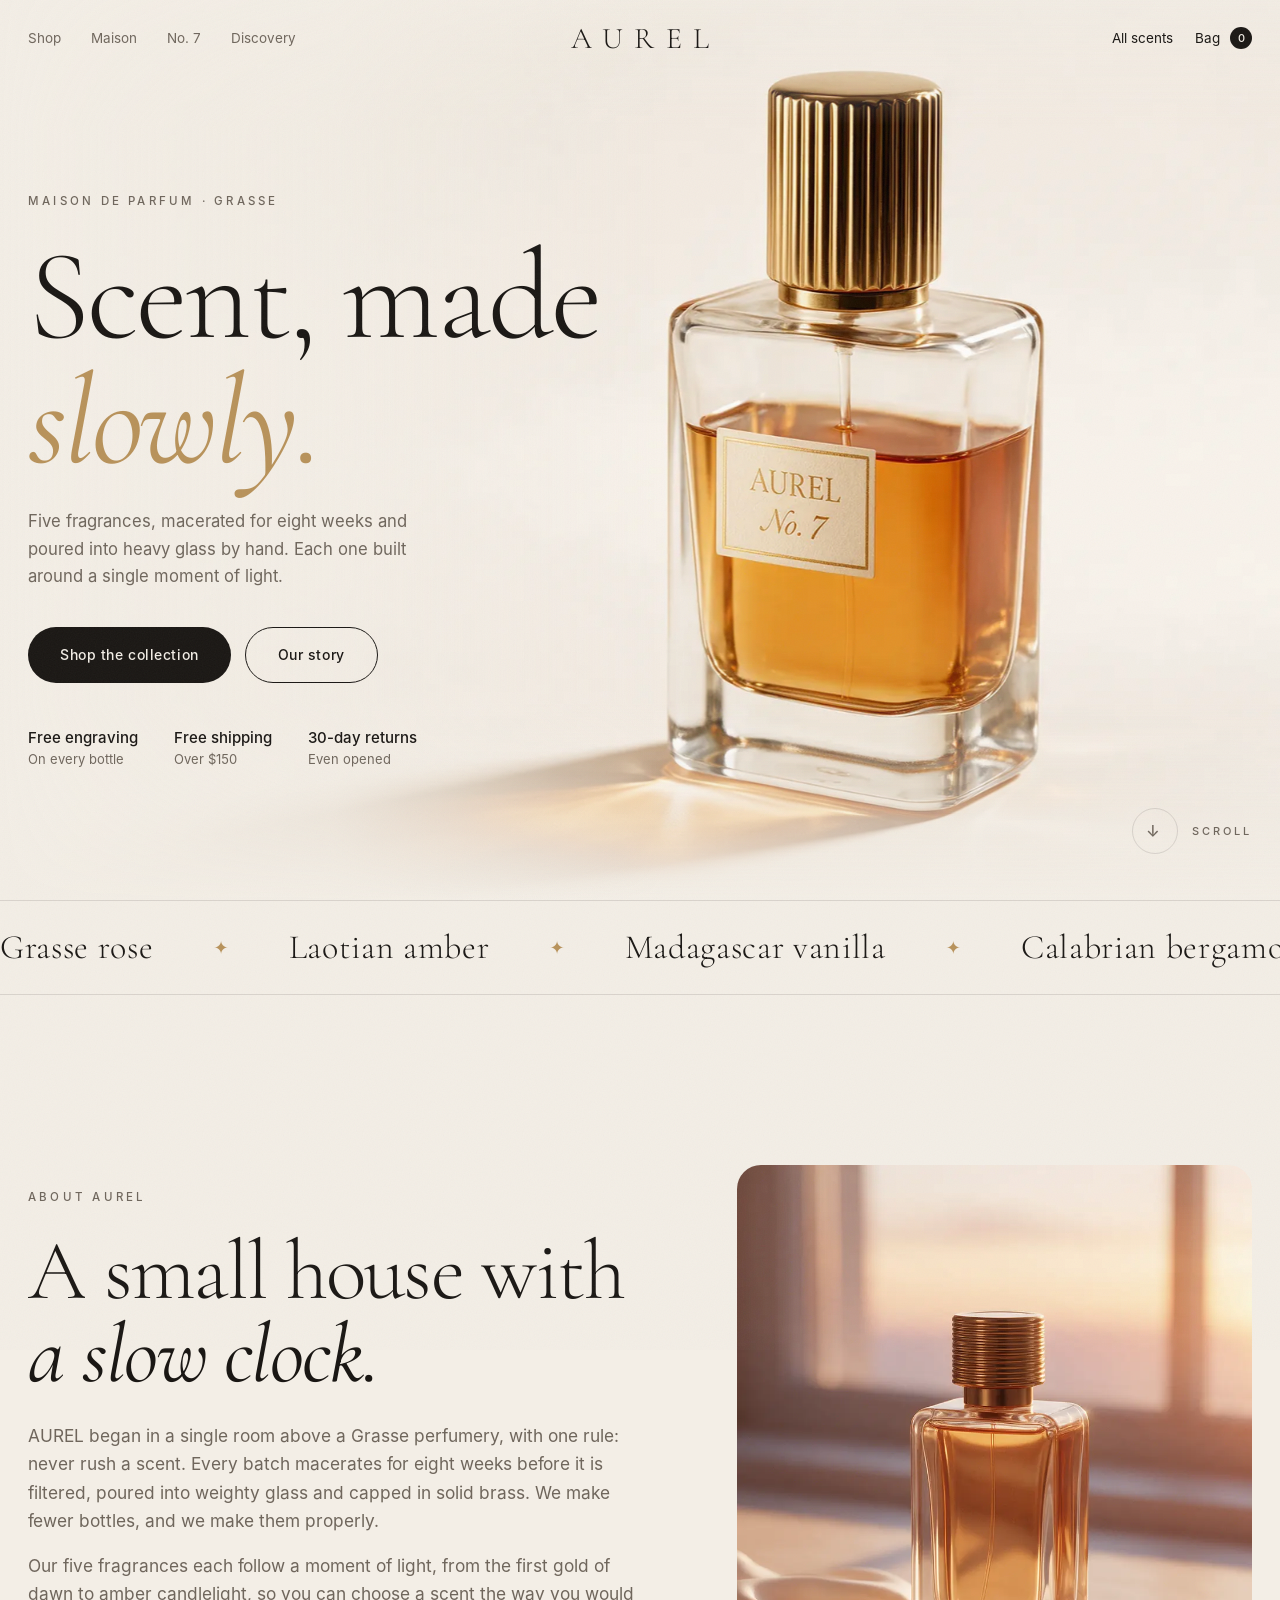
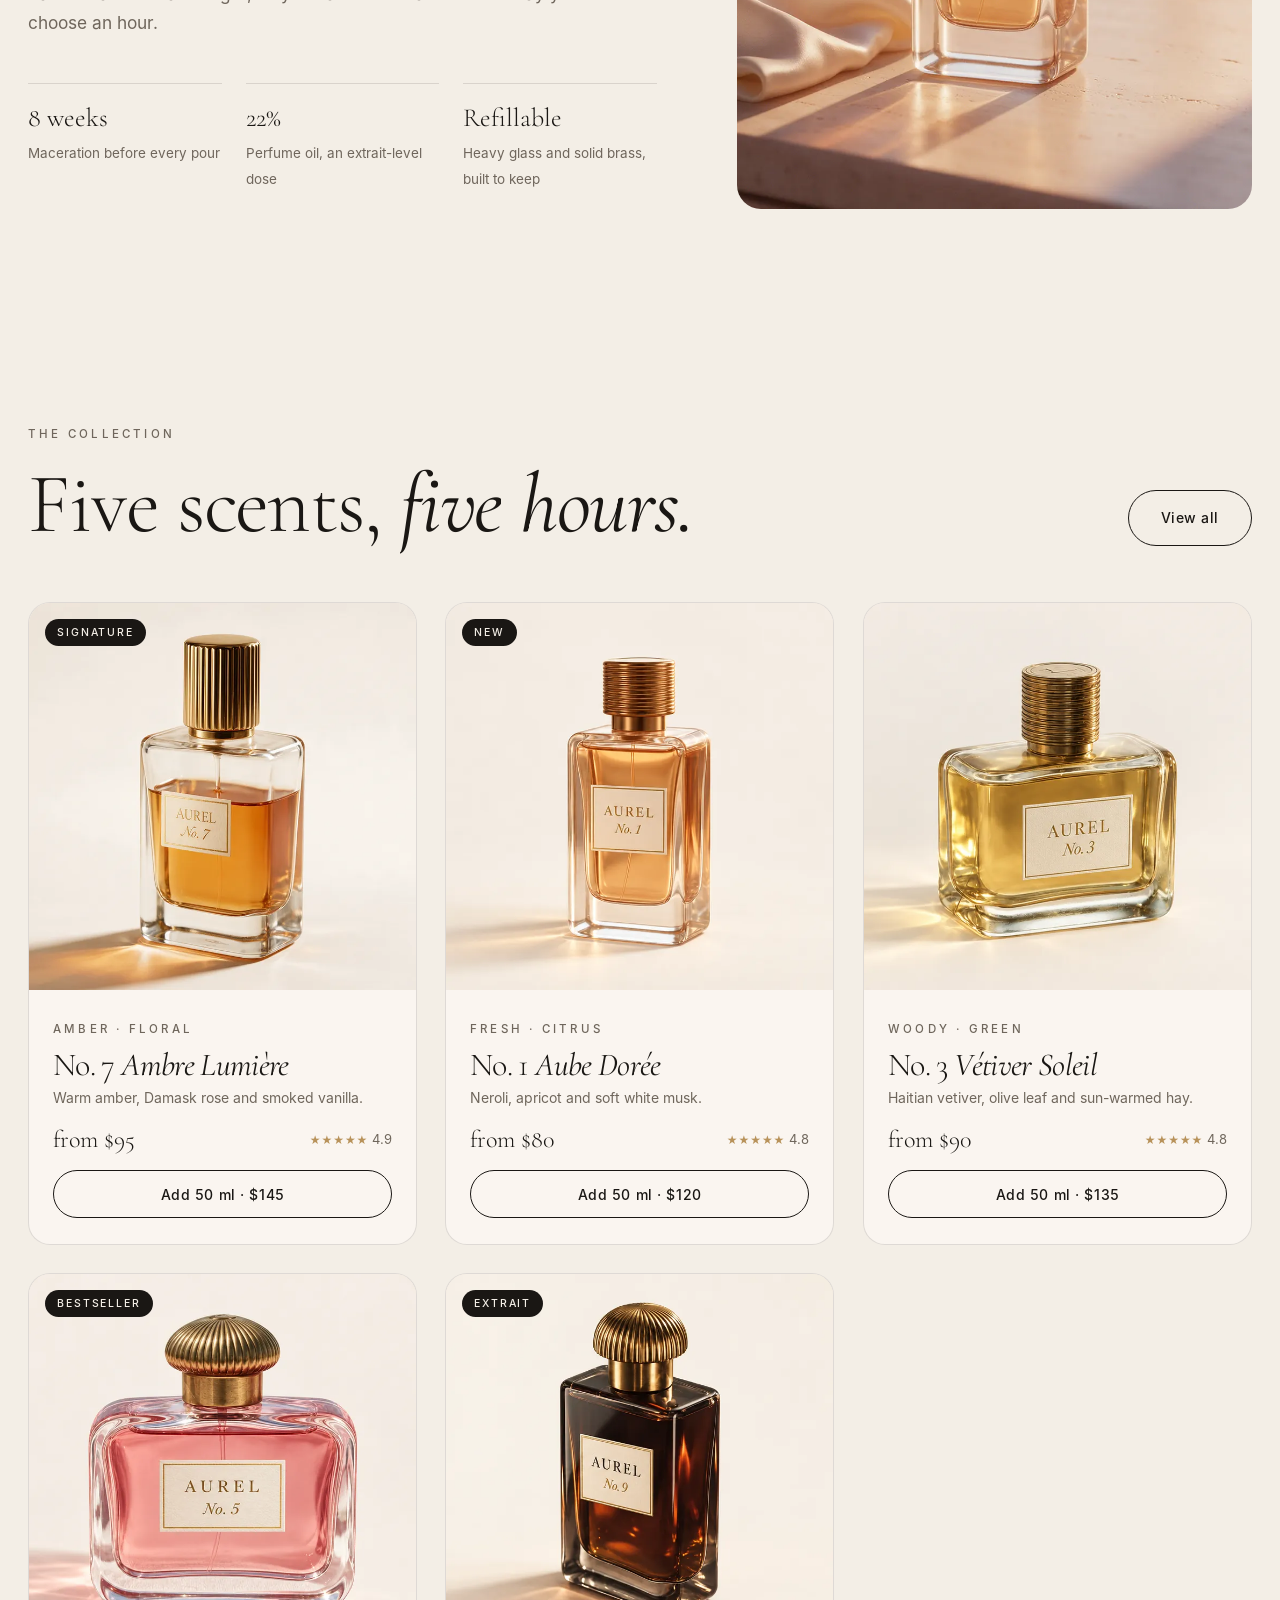
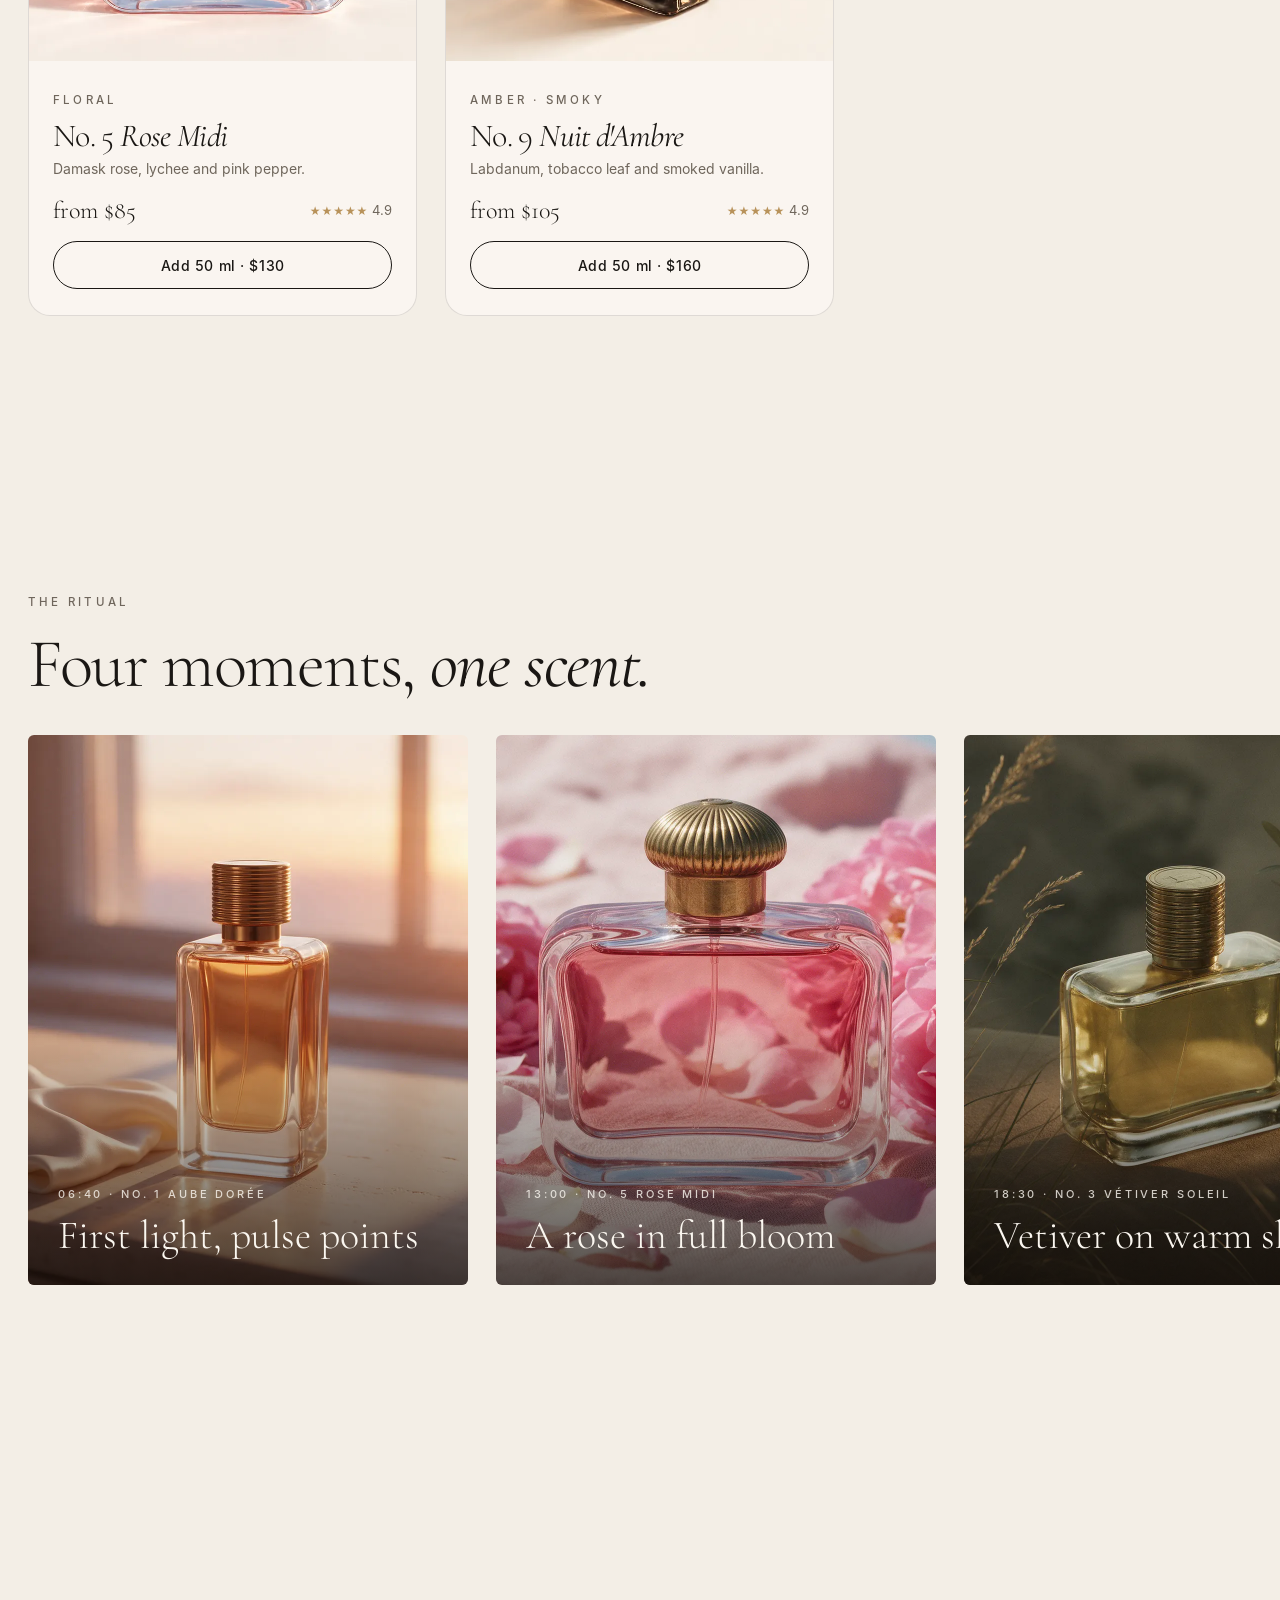
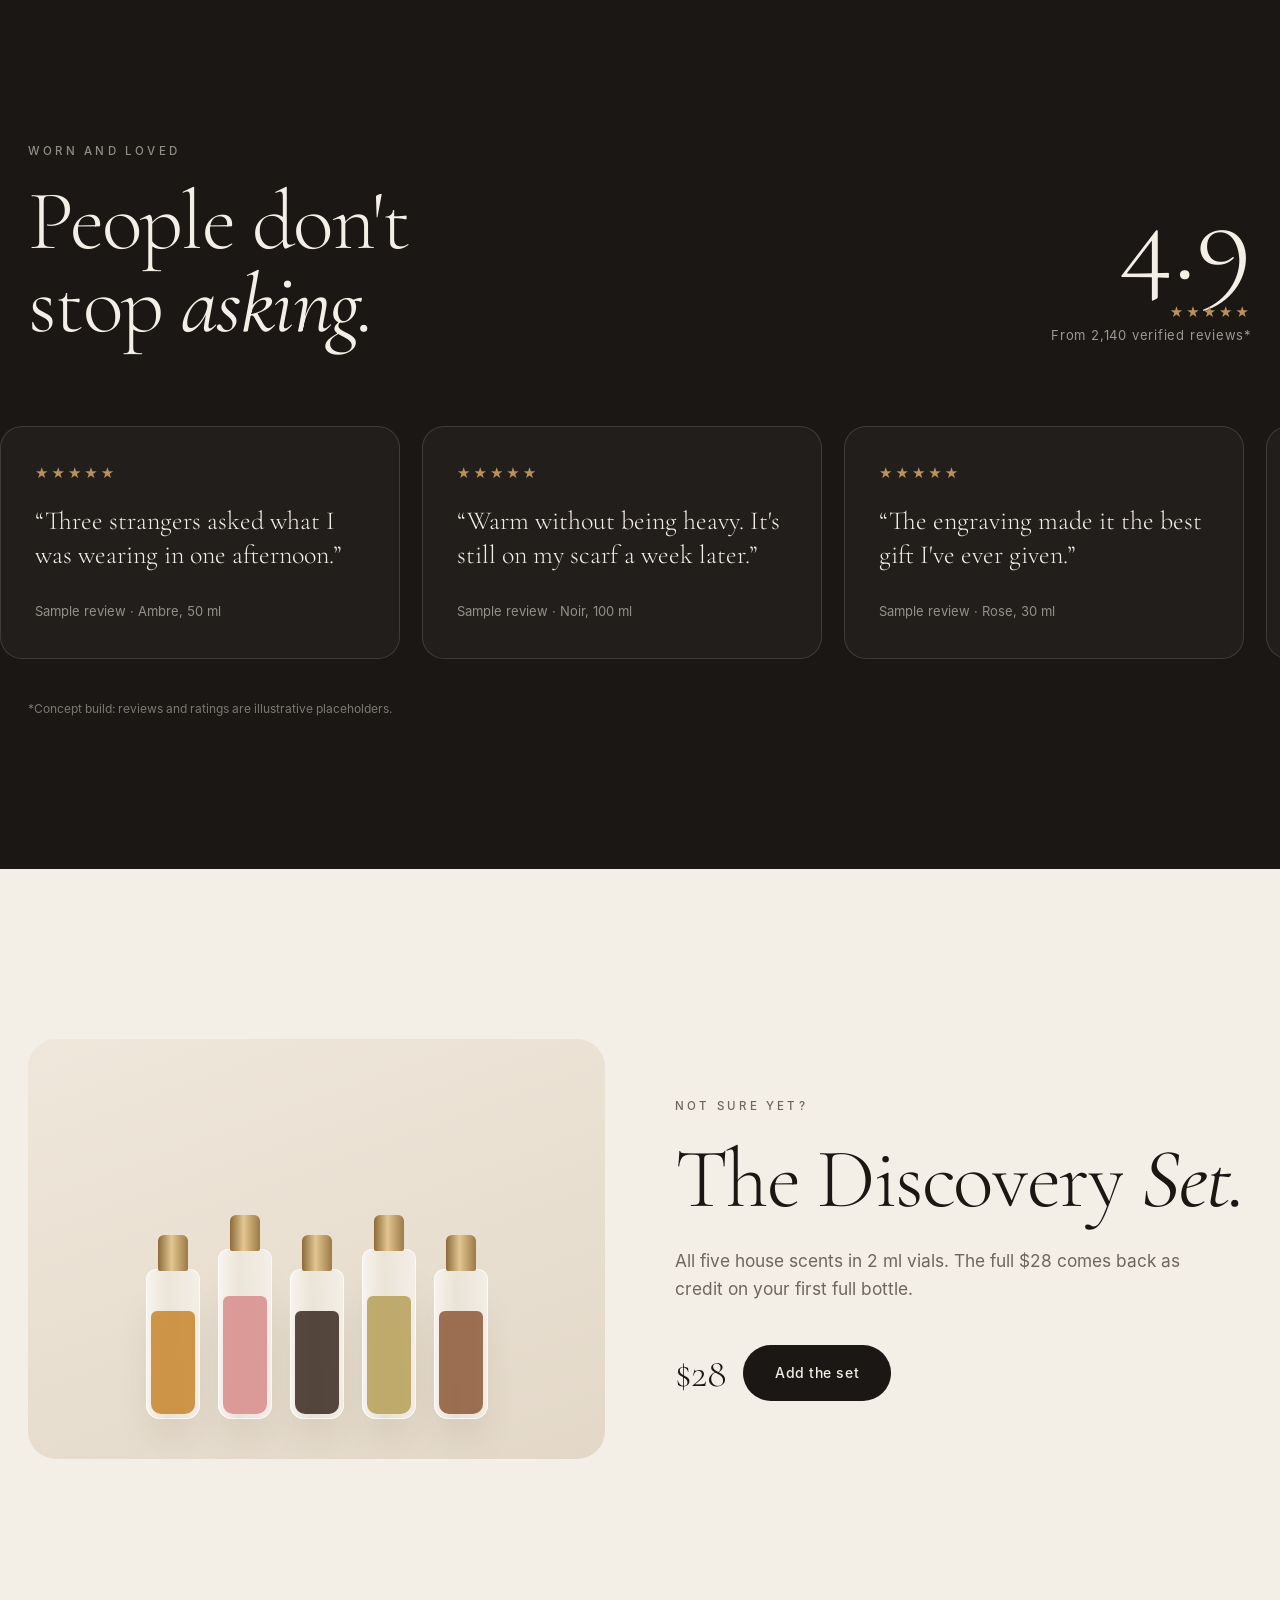
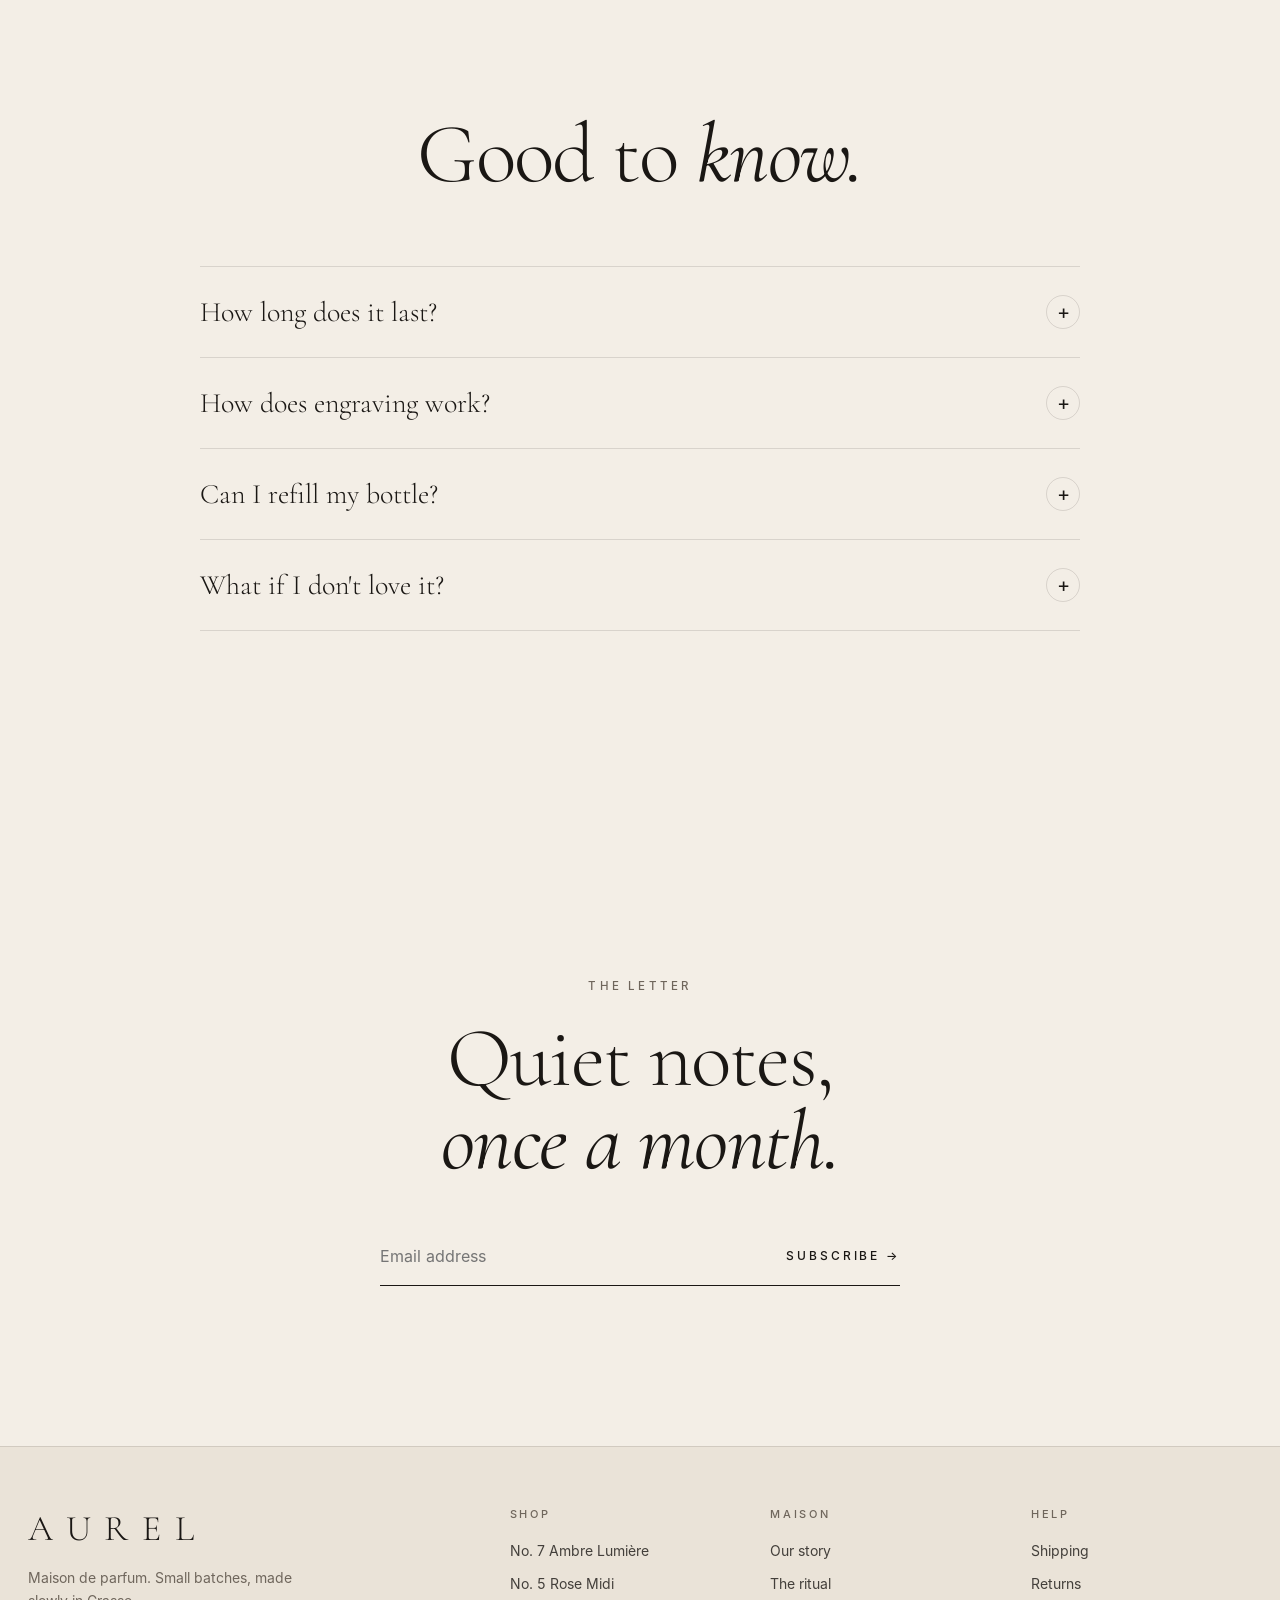
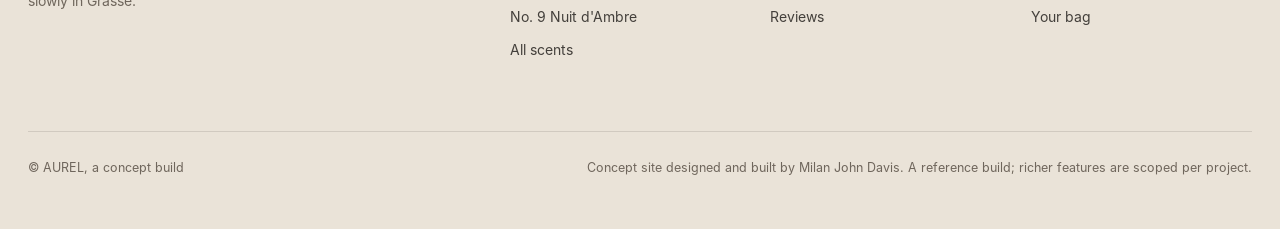
==== index.html @ 7ba4cbc2 "Version the stylesheet so visitors get the latest design" ====
<!DOCTYPE html>
<html lang="en">
<head>
<meta charset="utf-8">
<meta name="viewport" content="width=device-width,initial-scale=1,viewport-fit=cover">
<title>AUREL — Maison de parfum</title>
<meta name="description" content="AUREL, a concept build: a premium multi-page fragrance store with five scents, product pages, bag and checkout.">
<meta name="theme-color" content="#F3EEE6">
<link rel="icon" href="data:image/svg+xml,%3Csvg xmlns='http://www.w3.org/2000/svg' viewBox='0 0 32 32'%3E%3Crect width='32' height='32' rx='8' fill='%231A1714'/%3E%3Ctext x='16' y='22' font-family='serif' font-size='18' fill='%23D9B77E' text-anchor='middle'%3EA%3C/text%3E%3C/svg%3E">
<link rel="preload" href="Cormorant-300.woff2" as="font" type="font/woff2" crossorigin>
<link rel="stylesheet" href="style.css?v=3">
</head>
<body data-page="home">
<div class="grain"></div>
<nav id="nav" aria-label="Primary"></nav>
<main id="top">
<section class="hero" id="hero">
  <div class="hero-img"><picture><source media="(max-width:900px)" srcset="hero-m.webp"><img src="hero.webp" alt="AUREL No. 7 Ambre Lumière: a heavy glass bottle of amber perfume with a fluted brass cap" fetchpriority="high" width="2000" height="1125"></picture></div>
  <div class="wrap">
    <div class="copy">
      <span class="lab rv">Maison de parfum · Grasse</span>
      <h1 class="sp">Scent, made <em>slowly.</em></h1>
      <p class="rv" style="--d:.5s">Five fragrances, macerated for eight weeks and poured into heavy glass by hand. Each one built around a single moment of light.</p>
      <div class="ctas rv" style="--d:.65s"><a class="btn dark" href="shop.html"><span>Shop the collection</span></a><a class="btn line" href="#story"><span>Our story</span></a></div>
      <div class="meta rv" style="--d:.8s"><div><b>Free engraving</b>On every bottle</div><div><b>Free shipping</b>Over $150</div><div><b>30-day returns</b>Even opened</div></div>
    </div>
  </div>
  <a class="drag" href="#story" aria-label="Scroll to our story"><i>↓</i>SCROLL</a>
</section>
<div class="marq" aria-hidden="true"><div>
  <span>Grasse rose</span><i>✦</i><span>Laotian amber</span><i>✦</i><span>Madagascar vanilla</span><i>✦</i><span>Calabrian bergamot</span><i>✦</i><span>Haitian vetiver</span><i>✦</i>
  <span>Grasse rose</span><i>✦</i><span>Laotian amber</span><i>✦</i><span>Madagascar vanilla</span><i>✦</i><span>Calabrian bergamot</span><i>✦</i><span>Haitian vetiver</span><i>✦</i>
</div></div>
<section class="sec story" id="story"><div class="wrap g">
  <div>
    <span class="lab rv">About AUREL</span>
    <h2 class="sp" style="margin-top:22px">A small house with <em>a slow clock.</em></h2>
    <p class="lead rv">AUREL began in a single room above a Grasse perfumery, with one rule: never rush a scent. Every batch macerates for eight weeks before it is filtered, poured into weighty glass and capped in solid brass. We make fewer bottles, and we make them properly.</p>
    <p class="lead rv" style="margin-top:16px">Our five fragrances each follow a moment of light, from the first gold of dawn to amber candlelight, so you can choose a scent the way you would choose an hour.</p>
    <div class="pillars">
      <div class="rv"><b><span data-n="8">0</span> weeks</b><span>Maceration before every pour</span></div>
      <div class="rv" style="--d:.1s"><b><span data-n="22">0</span>%</b><span>Perfume oil, an extrait-level dose</span></div>
      <div class="rv" style="--d:.2s"><b>Refillable</b><span>Heavy glass and solid brass, built to keep</span></div>
    </div>
  </div>
  <div class="ph rv"><img src="morning.webp" alt="An AUREL bottle on a travertine vanity in morning light" loading="lazy"></div>
</div></section>
<section class="sec" id="collection" style="padding-top:40px"><div class="wrap">
  <div style="display:flex;justify-content:space-between;align-items:end;gap:30px;flex-wrap:wrap;margin-bottom:56px">
    <div><span class="lab rv">The collection</span><h2 class="sp" style="margin-top:18px">Five scents, <em>five hours.</em></h2></div>
    <a class="btn line rv" href="shop.html"><span>View all</span></a>
  </div>
  <div class="grid" id="homeGrid"></div>
</div></section>
<section class="hz" id="ritual">
  <div class="track" id="htrack"><div class="stick">
    <div class="wrap head"><div><span class="lab">The ritual</span><h2 class="sp" style="margin-top:18px;font-size:clamp(44px,5.4vw,84px)">Four moments, <em>one scent.</em></h2></div><span class="lab" style="display:none" id="hzhint"></span></div>
    <div class="row" id="hrow">
      <a class="tile" href="product.html?p=no1"><div class="art"><img src="morning.webp" alt="Morning: the bottle on a travertine vanity in sunrise light" loading="lazy" width="880" height="1100"></div><div class="cap"><small>06:40 · NO. 1 AUBE DORÉE</small><h4>First light, pulse points</h4></div></a>
      <a class="tile" href="product.html?p=no5"><div class="art"><img src="midday.webp" alt="Midday: a rose-pink bottle among Damask roses" loading="lazy" width="880" height="1100"></div><div class="cap"><small>13:00 · NO. 5 ROSE MIDI</small><h4>A rose in full bloom</h4></div></a>
      <a class="tile" href="product.html?p=no3"><div class="art"><img src="dusk.webp" alt="Dusk: the bottle among vetiver grasses and olive branches" loading="lazy" width="880" height="1100"></div><div class="cap"><small>18:30 · NO. 3 VÉTIVER SOLEIL</small><h4>Vetiver on warm skin</h4></div></a>
      <a class="tile" href="product.html?p=no9"><div class="art"><img src="night.webp" alt="Night: the bottle by candlelight on dark walnut" loading="lazy" width="880" height="1100"></div><div class="cap"><small>23:00 · NO. 9 NUIT D'AMBRE</small><h4>Amber afterglow</h4></div></a>
      <div class="tile" style="background:var(--ink);justify-content:center;align-items:flex-start"><div class="cap"><small style="color:var(--gold2)">YOUR TURN</small><h4 style="font-size:46px">Make No. 7<br><em>your own.</em></h4><a class="btn" href="product.html?p=no7" style="margin-top:28px;background:var(--bg);color:var(--ink);height:50px"><span>Engrave in 3D →</span></a></div></div>
    </div>
  </div></div>
</section>
<section class="rev" id="reviews">
  <div class="wrap head"><div><span class="lab">Worn and loved</span><h2 class="sp" style="margin-top:18px;max-width:12ch">People don't stop <em>asking.</em></h2></div>
  <div class="score rv"><b>4.9</b><div class="stars">★★★★★</div><span>From 2,140 verified reviews*</span></div></div>
  <div class="rrow" aria-label="Customer reviews">
    <div class="rc"><div class="stars">★★★★★</div><p>“Three strangers asked what I was wearing in one afternoon.”</p><small>Sample review · Ambre, 50 ml</small></div>
    <div class="rc"><div class="stars">★★★★★</div><p>“Warm without being heavy. It's still on my scarf a week later.”</p><small>Sample review · Noir, 100 ml</small></div>
    <div class="rc"><div class="stars">★★★★★</div><p>“The engraving made it the best gift I've ever given.”</p><small>Sample review · Rose, 30 ml</small></div>
    <div class="rc"><div class="stars">★★★★★</div><p>“The bottle is so heavy and beautiful it lives on my desk.”</p><small>Sample review · Ambre, 100 ml</small></div>
    <div class="rc"><div class="stars">★★★★★</div><p>“Three strangers asked what I was wearing in one afternoon.”</p><small>Sample review · Ambre, 50 ml</small></div>
    <div class="rc"><div class="stars">★★★★★</div><p>“Warm without being heavy. It's still on my scarf a week later.”</p><small>Sample review · Noir, 100 ml</small></div>
    <div class="rc"><div class="stars">★★★★★</div><p>“The engraving made it the best gift I've ever given.”</p><small>Sample review · Rose, 30 ml</small></div>
    <div class="rc"><div class="stars">★★★★★</div><p>“The bottle is so heavy and beautiful it lives on my desk.”</p><small>Sample review · Ambre, 100 ml</small></div>
  </div>
  <div class="wrap" style="margin-top:40px;font-size:12px;color:rgba(243,238,230,.45)">*Concept build: reviews and ratings are illustrative placeholders.</div>
</section>
<section class="sec set" id="set"><div class="wrap g">
  <div class="vials rv" aria-hidden="true"><div class="vial" style="--c:#C8862E;height:150px"></div><div class="vial" style="--c:#D98C8C;height:170px"></div><div class="vial" style="--c:#3A2A22;height:150px"></div><div class="vial" style="--c:#B8A05A;height:170px"></div><div class="vial" style="--c:#8E5A3A;height:150px"></div></div>
  <div><span class="lab rv">Not sure yet?</span><h2 class="sp" style="margin-top:20px">The Discovery <em>Set.</em></h2>
  <p class="lead rv">All five house scents in 2 ml vials. The full $28 comes back as credit on your first full bottle.</p>
  <div class="ctas rv" style="display:flex;gap:16px;align-items:center;margin-top:36px;flex-wrap:wrap"><span class="serif" style="font-size:40px;font-weight:300">$28</span><button class="btn dark" id="addSet"><span>Add the set</span></button></div></div>
</div></section>
<section class="sec" id="faq" style="padding-top:40px"><div class="wrap">
  <div style="text-align:center"><span class="lab rv">Questions</span><h2 class="sp" style="margin-top:18px">Good to <em>know.</em></h2></div>
  <div class="faq">
    <div class="qa rv"><button aria-expanded="false">How long does it last?<i>+</i></button><div class="a"><div><p>At a 22% concentration, most people get 8 to 12 hours on skin, and longer on fabric.</p></div></div></div>
    <div class="qa rv"><button aria-expanded="false">How does engraving work?<i>+</i></button><div class="a"><div><p>Type up to 12 characters in the configurator. We engrave the brass-edged label by hand. It's free and adds one day to dispatch.</p></div></div></div>
    <div class="qa rv"><button aria-expanded="false">Can I refill my bottle?<i>+</i></button><div class="a"><div><p>Yes. The cap unscrews and refills come in recyclable pouches at 30% less than a new bottle.</p></div></div></div>
    <div class="qa rv"><button aria-expanded="false">What if I don't love it?<i>+</i></button><div class="a"><div><p>Return it within 30 days, even opened, for a full refund. We'd rather you find your scent.</p></div></div></div>
  </div>
</div></section>
<section class="news" id="news"><div class="wrap">
  <span class="lab rv">The letter</span>
  <h2 class="sp" style="margin-top:20px">Quiet notes, <em>once a month.</em></h2>
  <form class="nform rv" id="nform" novalidate><input type="email" id="nem" placeholder="Email address" aria-label="Email address"><button type="submit">SUBSCRIBE →</button></form>
  <div class="msg" id="nmsg" aria-live="polite"></div>
</div></section>
</main>
<footer class="site"></footer>
<script type="module" src="home.js"></script>
</body>
</html>
---- style.css ----
@font-face{font-family:"Corm";font-weight:300;font-display:swap;src:url(Cormorant-300.woff2) format("woff2")}
@font-face{font-family:"Corm";font-weight:500;font-display:swap;src:url(Cormorant-500.woff2) format("woff2")}
@font-face{font-family:"Corm";font-weight:400;font-style:italic;font-display:swap;src:url(Cormorant-400i.woff2) format("woff2")}
@font-face{font-family:"Inter";font-weight:400;font-display:swap;src:url(Inter-Regular.woff2) format("woff2")}
@font-face{font-family:"Inter";font-weight:500;font-display:swap;src:url(Inter-Medium.woff2) format("woff2")}
:root{--bg:#F3EEE6;--bg2:#EAE3D8;--ink:#1A1714;--mut:#6F665C;--line:rgba(26,23,20,.12);--gold:#B8925A;--gold2:#D9B77E;--card:rgba(255,252,247,.6);--ease:cubic-bezier(.2,.8,.2,1)}
*{margin:0;padding:0;box-sizing:border-box}
html{-webkit-text-size-adjust:100%}
body{background:var(--bg);color:var(--ink);font:400 16px/1.65 Inter,system-ui,sans-serif;-webkit-font-smoothing:antialiased;overflow-x:hidden}
::selection{background:var(--ink);color:var(--bg)}
a{color:inherit;text-decoration:none}
button,input{font:inherit;color:inherit;background:none;border:0;cursor:pointer}
:focus-visible{outline:1.5px solid var(--gold);outline-offset:4px;border-radius:4px}
.serif{font-family:Corm,Georgia,serif}
h1,h2,h3{font-family:Corm,Georgia,serif;font-weight:300;letter-spacing:-.02em;line-height:.98}
em,.it{font-family:Corm,Georgia,serif;font-style:italic;font-weight:400}
.wrap{width:min(1320px,100% - 56px);margin:0 auto}
.lab{font:500 11.5px Inter;letter-spacing:.28em;text-transform:uppercase;color:var(--mut)}
canvas#gl{position:fixed;inset:0;width:100%;height:100%;z-index:1;display:block;pointer-events:none;transition:opacity .8s}
main{position:relative;z-index:2}
.grain{position:fixed;inset:-50%;z-index:70;pointer-events:none;opacity:.045;background-image:url("data:image/svg+xml,%3Csvg xmlns='http://www.w3.org/2000/svg' width='160' height='160'%3E%3Cfilter id='n'%3E%3CfeTurbulence type='fractalNoise' baseFrequency='.85' numOctaves='2'/%3E%3C/filter%3E%3Crect width='160' height='160' filter='url(%23n)'/%3E%3C/svg%3E")}
/* loader */
#loader{position:fixed;inset:0;z-index:100;background:var(--ink);color:var(--bg);display:flex;flex-direction:column;align-items:center;justify-content:center;gap:22px;transition:clip-path 1.1s var(--ease);clip-path:inset(0 0 0 0)}
#loader.done{clip-path:inset(0 0 100% 0)}
#loader .mark{font:300 64px Corm;letter-spacing:.42em;padding-left:.42em}
#loader .bar{width:180px;height:1px;background:rgba(243,238,230,.18);overflow:hidden}
#loader .bar i{display:block;height:100%;width:0;background:var(--gold2);transition:width .25s}
#loader small{font:500 11px Inter;letter-spacing:.3em;color:rgba(243,238,230,.55)}
/* nav */
nav{position:fixed;top:0;left:0;right:0;z-index:60;transition:background .4s,border-color .4s,transform .5s var(--ease);border-bottom:1px solid transparent}
nav.sc{background:rgba(243,238,230,.78);backdrop-filter:blur(16px) saturate(1.3);-webkit-backdrop-filter:blur(16px) saturate(1.3);border-color:var(--line)}
nav .wrap{display:grid;grid-template-columns:1fr auto 1fr;align-items:center;height:76px}
nav .links{display:flex;gap:30px}
nav .links a{font-size:13.5px;color:var(--mut);transition:color .2s;position:relative}
nav .links a::after{content:"";position:absolute;left:0;right:0;bottom:-4px;height:1px;background:var(--ink);transform:scaleX(0);transform-origin:right;transition:transform .25s var(--ease)}
nav .links a:hover{color:var(--ink)}nav .links a:hover::after{transform:scaleX(1);transform-origin:left}
.logo{font:300 30px Corm;letter-spacing:.38em;padding-left:.38em}
nav .r{display:flex;justify-content:flex-end;gap:22px;align-items:center}
.bagbtn{display:flex;align-items:center;gap:10px;font-size:13.5px}
.bagbtn b{display:inline-flex;align-items:center;justify-content:center;min-width:22px;height:22px;padding:0 6px;border-radius:11px;background:var(--ink);color:var(--bg);font-size:11px;font-weight:500;transition:transform .4s var(--ease)}
.bagbtn b.pop{transform:scale(1.35)}
@media(max-width:860px){nav .links{display:none}nav .wrap{grid-template-columns:1fr auto}.logo{font-size:24px}}
/* buttons */
.btn{display:inline-flex;align-items:center;justify-content:center;gap:12px;height:56px;padding:0 32px;border-radius:999px;font-size:14px;font-weight:500;letter-spacing:.04em;position:relative;overflow:hidden;transition:transform .3s var(--ease),color .4s}
.btn.dark{background:var(--ink);color:var(--bg)}
.btn.dark::before{content:"";position:absolute;inset:0;background:var(--gold);transform:translateY(101%);transition:transform .32s var(--ease);border-radius:inherit}
.btn.dark:hover::before{transform:none}
.btn span{position:relative}
.btn.line{border:1px solid var(--ink)}
.btn.line{transition:transform .3s var(--ease),color .2s,background .2s}.btn.line:hover{background:var(--ink);color:var(--bg)}
/* hero */
.hero{min-height:100svh;display:flex;align-items:center;padding:110px 0 70px;position:relative}
.hero .copy{max-width:640px;position:relative;z-index:3}
.hero h1{font-size:clamp(64px,10.5vw,168px);margin:26px 0 28px}
.hero h1 em{display:block;color:var(--gold)}
.hero p{font-size:clamp(16px,1.3vw,19px);color:var(--mut);max-width:42ch}
.hero .ctas{display:flex;gap:14px;margin-top:40px;flex-wrap:wrap;align-items:center}
.hero .price{font:300 34px Corm;margin-right:12px}
.hero .meta{display:flex;gap:36px;margin-top:60px;flex-wrap:wrap}
.hero .meta div{font-size:13px;color:var(--mut)}
.hero .meta b{display:block;font:500 15px Inter;color:var(--ink);margin-bottom:2px}
.drag{position:absolute;right:max(28px,calc((100vw - 1320px)/2));bottom:46px;display:flex;align-items:center;gap:14px;font:500 11px Inter;letter-spacing:.28em;color:var(--mut);z-index:3}
.drag i{width:46px;height:46px;border-radius:50%;border:1px solid var(--line);display:flex;align-items:center;justify-content:center;font-style:normal;font-size:16px;animation:sw 2.6s var(--ease) infinite}
@keyframes sw{0%,100%{transform:translateY(0)}50%{transform:translateY(6px)}}
.hero-img{position:absolute;inset:0;z-index:0;overflow:hidden}
.hero-img img{width:100%;height:100%;object-fit:cover;object-position:72% 50%;transform:scale(1.08);transition:transform 2.6s var(--ease);will-change:transform}
body.ready .hero-img img{transform:scale(1)}
.hero-img::after{content:"";position:absolute;inset:0;background:linear-gradient(90deg,var(--bg) 0%,rgba(243,238,230,.82) 26%,rgba(243,238,230,0) 52%),linear-gradient(0deg,var(--bg) 0%,rgba(243,238,230,0) 22%),linear-gradient(180deg,rgba(243,238,230,.7) 0%,rgba(243,238,230,0) 14%)}
.hero .wrap{position:relative;z-index:2}
#hit{position:absolute;inset:0;z-index:2;cursor:grab;touch-action:pan-y}
#hit:active{cursor:grabbing}
/* reveal */
.sp .w{display:inline-block;overflow:hidden;vertical-align:top;padding-bottom:.12em;margin-bottom:-.12em}
.sp .w>span{display:inline-block;transform:translateY(105%);transition:transform 1.2s var(--ease);transition-delay:calc(var(--i)*60ms)}
.sp.in .w>span{transform:none}
.rv{opacity:0;transform:translateY(30px);transition:opacity 1.1s var(--ease),transform 1.1s var(--ease);transition-delay:var(--d,0s)}
.rv.in{opacity:1;transform:none}
/* marquee */
.marq{border-block:1px solid var(--line);overflow:hidden;white-space:nowrap;padding:26px 0;background:var(--bg)}
.marq div{display:inline-flex;gap:60px;animation:mq 46s linear infinite;padding-right:60px;align-items:center}
.marq span{font:300 34px Corm;letter-spacing:.02em}
.marq i{font-style:normal;color:var(--gold);font-size:18px}
@keyframes mq{to{transform:translateX(-50%)}}
section{position:relative}
.sec{padding:170px 0}
h2{font-size:clamp(46px,6.6vw,104px)}
.lead{font-size:clamp(17px,1.35vw,20px);color:var(--mut);max-width:46ch;margin-top:26px}
/* notes story */
.notes .track{height:360vh}
.notes .stick{position:sticky;top:0;height:100svh;display:flex;align-items:center;overflow:hidden}
.notes .g{display:grid;grid-template-columns:minmax(0,1fr) minmax(0,1fr);gap:40px;align-items:center}
.nlist{position:relative}
.note{position:absolute;left:0;top:50%;transform:translateY(-50%);opacity:0;transition:opacity .8s var(--ease),transform .9s var(--ease);pointer-events:none}
.note.on{opacity:1;transform:translateY(-50%) translateX(0);pointer-events:auto}
.note.prev{transform:translateY(-60%)}
.note h3{font-size:clamp(54px,7vw,112px);margin:14px 0 22px}
.note p{color:var(--mut);max-width:38ch;font-size:17px}
.note ul{list-style:none;display:flex;gap:10px;margin-top:28px;flex-wrap:wrap}
.note li{padding:9px 16px;border:1px solid var(--line);border-radius:999px;font-size:13px;background:var(--card);backdrop-filter:blur(8px)}
.nnav{position:absolute;left:0;bottom:-36vh;display:flex;gap:26px;align-items:center}
.nnav span{font:500 11px Inter;letter-spacing:.24em;color:var(--mut);transition:color .4s}
.nnav span.on{color:var(--ink)}
.nnav .pb{width:140px;height:1px;background:var(--line);position:relative}
.nnav .pb i{position:absolute;left:0;top:0;bottom:0;background:var(--ink);width:calc(var(--p,0)*100%)}
.nl-holder{height:420px;position:relative}
/* craft */
.craft .g{display:grid;grid-template-columns:minmax(0,1fr) minmax(0,1fr);gap:60px;align-items:end}
.stats{display:grid;grid-template-columns:repeat(3,1fr);gap:0;margin-top:90px;border-top:1px solid var(--line)}
.stat{padding:34px 28px 0 0}
.stat+.stat{padding-left:28px;border-left:1px solid var(--line)}
.stat b{display:block;font:300 clamp(54px,6vw,92px)/1 Corm;letter-spacing:-.03em}
.stat span{display:block;margin-top:12px;color:var(--mut);font-size:14px;max-width:24ch}
/* gallery (horizontal) */
.hz .track{height:300vh}
.hz .stick{position:sticky;top:0;height:100svh;overflow:hidden;display:flex;flex-direction:column;justify-content:center}
.hz .row{display:flex;gap:28px;padding-left:max(28px,calc((100vw - 1320px)/2));will-change:transform}
.tile{flex:0 0 auto;width:min(440px,78vw);aspect-ratio:4/5;border-radius:6px;position:relative;overflow:hidden;display:flex;flex-direction:column;justify-content:flex-end;padding:30px;color:#FBF7F0}
.tile .art{position:absolute;inset:0;transition:transform .6s var(--ease)}
.tile .art img{width:100%;height:100%;object-fit:cover;display:block}
.tile .art::after{content:"";position:absolute;inset:0;background:linear-gradient(0deg,rgba(18,12,8,.72) 0%,rgba(18,12,8,0) 48%)}
.tile:hover .art{transform:scale(1.06)}
.tile .cap{position:relative}
.tile small{font:500 11px Inter;letter-spacing:.26em;opacity:.8}
.tile h4{font:300 40px/1 Corm;margin-top:10px}
.hz .head{display:flex;justify-content:space-between;align-items:end;margin-bottom:46px}
/* configurator */
.cfg .g>*,.set .g>*,.craft .g>*{min-width:0}
.eng input,.nform input{min-width:0;width:100%}
.cfg .g{display:grid;grid-template-columns:minmax(0,1.05fr) minmax(0,.95fr);gap:40px;align-items:center;min-height:100svh}
.stage{position:relative;height:min(78vh,760px)}
.stage .ring{position:absolute;left:50%;top:50%;width:min(560px,90%);aspect-ratio:1;transform:translate(-50%,-50%);border-radius:50%;border:1px solid var(--line)}
.stage .ring::after{content:"";position:absolute;inset:9%;border-radius:50%;border:1px dashed rgba(26,23,20,.1);animation:rot 60s linear infinite}
@keyframes rot{to{transform:rotate(360deg)}}
.stage .tip{position:absolute;left:50%;bottom:8px;transform:translateX(-50%);font:500 11px Inter;letter-spacing:.26em;color:var(--mut)}
#hit2{position:absolute;inset:0;cursor:grab;touch-action:pan-y}
.panel{background:var(--card);backdrop-filter:blur(20px);-webkit-backdrop-filter:blur(20px);border:1px solid var(--line);border-radius:28px;padding:44px}
.panel h2{font-size:clamp(44px,4.6vw,72px)}
.opt{margin-top:34px}
.opt .lab{display:flex;justify-content:space-between;margin-bottom:14px}
.opt .lab em{font-size:16px;letter-spacing:0;text-transform:none;color:var(--ink)}
.sw{display:flex;gap:12px}
.sw button{width:48px;height:48px;border-radius:50%;position:relative;transition:transform .3s var(--ease)}
.sw button::after{content:"";position:absolute;inset:-6px;border-radius:50%;border:1px solid var(--ink);opacity:0;transform:scale(.85);transition:all .35s var(--ease)}
.sw button.on::after{opacity:1;transform:none}
.sw button:hover{transform:translateY(-2px)}
.sizes{display:grid;grid-template-columns:repeat(3,1fr);gap:10px}
.sizes button{border:1px solid var(--line);border-radius:14px;padding:14px 10px;text-align:center;transition:all .3s var(--ease);background:rgba(255,255,255,.35)}
.sizes button b{display:block;font:500 15px Inter}
.sizes button span{font-size:12.5px;color:var(--mut)}
.sizes button.on{background:var(--ink);color:var(--bg);border-color:var(--ink)}
.sizes button.on span{color:rgba(243,238,230,.7)}
.eng{display:flex;align-items:center;border:1px solid var(--line);border-radius:14px;background:rgba(255,255,255,.35);padding:0 18px;height:54px;transition:border-color .3s}
.eng:focus-within{border-color:var(--ink)}
.eng input{flex:1;height:100%;outline:none;font:400 22px Corm;letter-spacing:.12em;text-transform:uppercase}
.eng small{color:var(--mut);font-size:12px}
.buy{display:flex;align-items:center;justify-content:space-between;gap:18px;margin-top:38px;padding-top:30px;border-top:1px solid var(--line)}
.total{font:300 46px/1 Corm}
.total small{display:block;font:400 12.5px Inter;color:var(--mut);margin-top:6px}
.buy .btn{flex:1;max-width:280px}
.perks{display:flex;gap:22px;margin-top:22px;flex-wrap:wrap}
.perks span{font-size:12.5px;color:var(--mut);display:flex;gap:8px;align-items:center}
.perks span::before{content:"";width:5px;height:5px;border-radius:50%;background:var(--gold)}
/* reviews */
.rev{padding:150px 0;background:var(--ink);color:var(--bg);overflow:hidden}
.rev .head{display:flex;justify-content:space-between;align-items:end;gap:30px;flex-wrap:wrap}
.rev .score{text-align:right}
.rev .score b{font:300 120px/1 Corm}
.rev .score span{display:block;color:rgba(243,238,230,.6);font-size:13px;letter-spacing:.06em}
.stars{color:var(--gold2);letter-spacing:.2em;font-size:15px}
.rrow{display:flex;gap:22px;margin-top:80px;width:max-content;animation:mq 60s linear infinite}
.rrow:hover{animation-play-state:paused}
.rc{width:400px;padding:34px;border:1px solid rgba(243,238,230,.14);border-radius:22px;background:rgba(243,238,230,.03)}
.rc p{font:300 26px/1.3 Corm;margin:18px 0 26px}
.rc small{color:rgba(243,238,230,.55);font-size:13px}
.rev .lab{color:rgba(243,238,230,.55)}
/* set */
.set .g{display:grid;grid-template-columns:minmax(0,1fr) minmax(0,1fr);gap:70px;align-items:center}
.vials{display:flex;gap:18px;justify-content:center;align-items:flex-end;height:420px;padding:40px;border-radius:28px;background:linear-gradient(160deg,#EFE7DB,#E3D8C8);position:relative;overflow:hidden}
.vial{width:54px;border-radius:10px 10px 14px 14px;position:relative;background:linear-gradient(90deg,rgba(255,255,255,.65),rgba(255,255,255,.15) 40%,rgba(255,255,255,.5));box-shadow:inset 0 0 0 1px rgba(255,255,255,.7),0 30px 40px -20px rgba(60,40,20,.35);transition:transform .6s var(--ease)}
.vial::before{content:"";position:absolute;left:5px;right:5px;bottom:5px;top:28%;border-radius:6px 6px 10px 10px;background:var(--c);opacity:.85}
.vial::after{content:"";position:absolute;left:50%;top:-34px;width:30px;height:36px;transform:translateX(-50%);border-radius:6px 6px 2px 2px;background:linear-gradient(90deg,#8C6A3A,#E2C690 45%,#9E7A45)}
.vials:hover .vial{transform:translateY(-10px)}
.vials:hover .vial:nth-child(2n){transform:translateY(-18px)}
/* faq */
.faq{max-width:880px;margin:70px auto 0}
.qa{border-top:1px solid var(--line)}
.qa:last-child{border-bottom:1px solid var(--line)}
.qa button{width:100%;display:flex;justify-content:space-between;align-items:center;padding:28px 0;text-align:left;font:300 28px Corm}
.qa button i{font-style:normal;width:34px;height:34px;border-radius:50%;border:1px solid var(--line);display:flex;align-items:center;justify-content:center;transition:transform .3s var(--ease),background .2s,color .2s;font:300 20px Inter;flex:0 0 auto}
.qa.open button i{transform:rotate(45deg)}
.qa .a{display:grid;grid-template-rows:0fr;transition:grid-template-rows .42s var(--ease)}
.qa.open .a{grid-template-rows:1fr}
.qa .a>div{overflow:hidden}
.qa .a p{padding:0 60px 30px 0;color:var(--mut)}
/* news + footer */
.news{text-align:center;padding:170px 0 120px}
.news h2{max-width:13ch;margin:0 auto}
.nform{display:flex;max-width:520px;margin:44px auto 0;border-bottom:1px solid var(--ink)}
.nform input{flex:1;height:58px;outline:none;font-size:16px}
.nform button{font:500 12px Inter;letter-spacing:.24em}
.msg{min-height:24px;margin-top:16px;font-size:13.5px;color:var(--gold)}
footer{border-top:1px solid var(--line);padding:60px 0 50px;background:var(--bg2);position:relative;z-index:2}
footer .g{display:grid;grid-template-columns:2fr 1fr 1fr 1fr;gap:40px}
footer h5{font:500 11px Inter;letter-spacing:.24em;color:var(--mut);margin-bottom:18px}
footer a{display:block;font-size:14px;margin-bottom:10px;color:var(--ink);opacity:.8}
footer a:hover{opacity:1}
footer .bot{display:flex;justify-content:space-between;gap:20px;flex-wrap:wrap;margin-top:60px;padding-top:26px;border-top:1px solid var(--line);font-size:12.5px;color:var(--mut)}
/* bag drawer */
#scrim{position:fixed;inset:0;background:rgba(26,23,20,.35);z-index:80;opacity:0;pointer-events:none;transition:opacity .5s}
#scrim.on{opacity:1;pointer-events:auto}
#bag{position:fixed;top:0;right:0;bottom:0;width:min(460px,100%);z-index:90;background:var(--bg);transform:translateX(102%);transition:transform .7s var(--ease);display:flex;flex-direction:column;box-shadow:-40px 0 80px rgba(26,23,20,.12)}
#bag.on{transform:none}
#bag header{display:flex;justify-content:space-between;align-items:center;padding:26px 30px;border-bottom:1px solid var(--line)}
#bag header h3{font-size:34px}
.ship{padding:20px 30px;border-bottom:1px solid var(--line);font-size:13px;color:var(--mut)}
.ship .pb{height:3px;background:var(--line);border-radius:3px;margin-top:10px;overflow:hidden}
.ship .pb i{display:block;height:100%;background:var(--gold);width:0;transition:width .8s var(--ease)}
#items{flex:1;overflow:auto;padding:10px 30px}
.it{display:grid;grid-template-columns:76px 1fr auto;gap:18px;padding:22px 0;border-bottom:1px solid var(--line);animation:in .6s var(--ease) both}
@keyframes in{from{opacity:0;transform:translateX(20px)}}
.it .th{width:76px;height:96px;border-radius:10px;background:linear-gradient(160deg,#EFE7DB,#E1D5C3);display:flex;align-items:flex-end;justify-content:center;padding-bottom:12px}
.it .th i{width:34px;height:48px;border-radius:6px;background:var(--c);box-shadow:inset 0 0 0 3px rgba(255,255,255,.55);position:relative}
.it .th i::after{content:"";position:absolute;left:50%;top:-14px;width:18px;height:14px;transform:translateX(-50%);border-radius:3px;background:linear-gradient(90deg,#8C6A3A,#E2C690,#9E7A45)}
.it h4{font:300 24px/1.1 Corm}
.it small{display:block;color:var(--mut);font-size:12.5px;margin-top:4px}
.qty{display:inline-flex;align-items:center;gap:14px;margin-top:12px;border:1px solid var(--line);border-radius:999px;padding:4px 12px;font-size:13px}
.qty button{width:20px;height:20px;font-size:15px}
.it .pr{text-align:right;font:300 22px Corm}
.it .rm{display:block;font:400 12px Inter;color:var(--mut);margin-top:10px;text-decoration:underline}
.empty{padding:60px 0;text-align:center;color:var(--mut)}
#bag footer{position:static;background:none;padding:26px 30px;border-top:1px solid var(--line)}
.sub{display:flex;justify-content:space-between;align-items:baseline;margin-bottom:18px}
.sub b{font:300 34px Corm}
#bag .btn{width:100%}
.note-s{text-align:center;font-size:12px;color:var(--mut);margin-top:12px}
/* mobile sticky */
#sticky{position:fixed;left:12px;right:12px;bottom:12px;z-index:55;display:none;align-items:center;justify-content:space-between;gap:12px;padding:10px 10px 10px 20px;border-radius:999px;background:rgba(26,23,20,.92);color:var(--bg);backdrop-filter:blur(12px);transform:translateY(140%);transition:transform .6s var(--ease)}
#sticky.on{transform:none}
#sticky b{font:300 24px Corm}
#sticky small{display:block;font-size:11px;opacity:.65}
#sticky .btn{height:46px;padding:0 22px;background:var(--bg);color:var(--ink)}
/* toast */
#toast{position:fixed;left:50%;bottom:28px;z-index:95;transform:translate(-50%,calc(100% + 80px));visibility:hidden;background:var(--ink);color:var(--bg);padding:14px 24px;border-radius:999px;font-size:13.5px;transition:transform .6s var(--ease);white-space:nowrap}
#toast.on{transform:translate(-50%,0);visibility:visible}
/* responsive */
@media(max-width:900px){
 .wrap{width:min(1320px,100% - 36px)}
 .sec{padding:110px 0}
 .hero{align-items:flex-start;padding-top:calc(54svh + 10px);min-height:auto;padding-bottom:70px}
 .drag{display:none}
 .hero-img{bottom:auto;height:58svh}
 .hero-img img{object-position:74% 50%}
 .hero-img::after{background:linear-gradient(0deg,var(--bg) 0%,rgba(243,238,230,0) 30%),linear-gradient(180deg,rgba(243,238,230,.85) 0%,rgba(243,238,230,0) 22%)}
 .hero .meta{gap:24px;margin-top:40px}
 .drag{left:18px;right:auto;bottom:28px}
 .notes .track{height:300vh}
 .notes .g{grid-template-columns:1fr}
 .nl-holder{height:48vh}
 .note{top:0;transform:none}.note.on{transform:none}.note.prev{transform:translateY(-12px)}
 .note h3{font-size:58px}
 .nnav{bottom:auto;top:calc(100% + 10px)}
 .craft .g,.set .g{grid-template-columns:1fr;gap:30px}
 .stats{grid-template-columns:1fr;margin-top:50px}
 .stat,.stat+.stat{padding:26px 0;border-left:0;border-bottom:1px solid var(--line)}
 .cfg .g{grid-template-columns:1fr;gap:0;min-height:auto}
 .stage{height:62vh}
 .panel{padding:28px 22px;border-radius:22px}
 .buy{flex-direction:column;align-items:stretch}
 .buy .btn{max-width:none;flex:none;width:100%}
 .rc{width:300px;padding:26px}.rc p{font-size:22px}
 .rev .score{text-align:left}
 .vials{height:320px;gap:12px}.vial{width:40px}
 .qa button{font-size:23px}
 footer .g{grid-template-columns:1fr 1fr}
 #sticky{display:flex}
 .sizes button{padding:12px 4px}
 .panel h2{font-size:42px}
 .eng input{font-size:19px}
 .hz .tile{width:76vw}
}
@media (prefers-reduced-motion:reduce){*,*::before,*::after{animation:none!important;transition-duration:.01s!important}.sp .w>span{transform:none}.rv{opacity:1;transform:none}}

/* ===== multipage additions ===== */
.hide-m{}
@media(max-width:860px){.hide-m{display:none}}
nav .links a.on{color:var(--ink)}nav .links a.on::after{transform:scaleX(1)}
body:not([data-page=home]) nav{background:rgba(243,238,230,.86);backdrop-filter:blur(16px);-webkit-backdrop-filter:blur(16px);border-color:var(--line)}
#curtain{position:fixed;inset:0;z-index:120;background:var(--ink);color:var(--bg);display:flex;align-items:center;justify-content:center;pointer-events:none;clip-path:inset(0 0 0 0);transition:clip-path .55s var(--ease)}
#curtain span{font:300 46px Corm;letter-spacing:.4em;padding-left:.4em;opacity:.9}
#curtain.out{clip-path:inset(0 0 100% 0)}
#curtain.in{clip-path:inset(0 0 0 0);transition:clip-path .5s var(--ease)}
.btn.dis{opacity:.45}
a.btn{text-decoration:none}
.page-head{padding:150px 0 50px}
.page-head h1{font-size:clamp(56px,8vw,128px)}
.crumbs{font-size:12.5px;color:var(--mut);letter-spacing:.06em;margin-bottom:22px}
.crumbs a{text-decoration:underline;text-underline-offset:3px}
/* product cards */
.grid{display:grid;grid-template-columns:repeat(3,minmax(0,1fr));gap:28px}
.pc{display:flex;flex-direction:column;background:rgba(255,252,247,.55);border:1px solid var(--line);border-radius:22px;overflow:hidden;transition:box-shadow .3s var(--ease),border-color .3s;will-change:transform;transform-style:preserve-3d}
.pc:hover{box-shadow:0 34px 60px -28px rgba(60,40,20,.38);border-color:rgba(26,23,20,.2)}
.pimg{display:block;position:relative;aspect-ratio:1;overflow:hidden;background:#EDE5DA}
.pimg img{position:absolute;inset:0;width:100%;height:100%;object-fit:cover;transition:transform .5s var(--ease),opacity .35s ease}
.pc:hover .pimg img{transform:scale(1.06)}
.badge{position:absolute;left:16px;top:16px;padding:7px 12px;border-radius:999px;background:var(--ink);color:var(--bg);font:500 10.5px Inter;letter-spacing:.18em;text-transform:uppercase}
.pinfo{padding:24px 24px 26px;display:flex;flex-direction:column;gap:16px;flex:1;justify-content:space-between}
.pinfo h3{font-size:32px;margin-top:8px}
.pinfo p{color:var(--mut);font-size:14px;margin-top:6px}
.prow{display:flex;justify-content:space-between;align-items:center;font-size:13px;color:var(--mut)}
.pp{font:300 24px Corm;color:var(--ink)}
.rt .stars{font-weight:400;letter-spacing:.08em;font-size:12px}
.stars{color:var(--gold)}
.qadd{height:48px;width:100%}
.filters{display:flex;justify-content:space-between;align-items:center;gap:20px;flex-wrap:wrap;margin-bottom:40px;padding-bottom:22px;border-bottom:1px solid var(--line)}
.chips{display:flex;gap:10px;flex-wrap:wrap}
.chips button{padding:10px 18px;border:1px solid var(--line);border-radius:999px;font-size:13px;transition:all .3s var(--ease)}
.chips button.on{background:var(--ink);color:var(--bg);border-color:var(--ink)}
select{font:inherit;border:1px solid var(--line);border-radius:999px;padding:10px 16px;background:transparent;color:var(--ink)}
.count{font-size:13px;color:var(--mut)}
/* brand story */
.story .g{display:grid;grid-template-columns:minmax(0,1.1fr) minmax(0,.9fr);gap:80px;align-items:center}
.story .ph{border-radius:24px;overflow:hidden;aspect-ratio:4/5}
.story .ph img{width:100%;height:100%;object-fit:cover}
.story p.lead{max-width:none}
.pillars{display:grid;grid-template-columns:repeat(3,1fr);gap:24px;margin-top:46px}
.pillars div{border-top:1px solid var(--line);padding-top:18px}
.pillars b{display:block;font:300 26px Corm;margin-bottom:6px}
.pillars span{font-size:13.5px;color:var(--mut)}
.pillars b span{font:inherit;color:inherit}
/* product page */
.pd{padding:120px 0 80px}
.pd .g{display:grid;grid-template-columns:minmax(0,1.15fr) minmax(0,.85fr);gap:64px;align-items:start}
.gal{position:sticky;top:96px}
.gmain{position:relative;border-radius:26px;overflow:hidden;background:#EDE5DA;aspect-ratio:1}
.gmain img,.gmain canvas{position:absolute;inset:0;width:100%;height:100%;object-fit:cover;transition:opacity .6s var(--ease)}
.gmain .stage3d{position:absolute;inset:0;background:radial-gradient(circle at 50% 45%,#F7F2EA,#E9E0D3);cursor:grab;touch-action:pan-y}
.gmain .tip{position:absolute;left:50%;bottom:18px;transform:translateX(-50%);font:500 10.5px Inter;letter-spacing:.24em;color:var(--mut);white-space:nowrap}
.thumbs{display:flex;gap:12px;margin-top:14px}
.thumbs button{width:86px;height:86px;border-radius:14px;overflow:hidden;border:1px solid var(--line);opacity:.6;transition:opacity .3s,border-color .3s;background:#EDE5DA;font:500 10px Inter;letter-spacing:.14em}
.thumbs button.on{opacity:1;border-color:var(--ink)}
.thumbs img{width:100%;height:100%;object-fit:cover}
.info .fam{display:flex;gap:10px;align-items:center}
.info h1{font-size:clamp(52px,5.6vw,92px);margin:16px 0 8px}
.info .tl{font:400 italic 24px Corm;color:var(--mut)}
.info .rate{display:flex;gap:10px;align-items:center;font-size:13px;color:var(--mut);margin:18px 0 22px}
.info .desc{color:#4A423A;font-size:16px}
.info .price{font:300 46px/1 Corm;margin-top:30px}
.info .price small{font:400 12.5px Inter;color:var(--mut);margin-left:10px}
.qrow{display:flex;gap:12px;margin-top:26px}
.qbox{display:flex;align-items:center;border:1px solid var(--line);border-radius:999px;height:56px;padding:0 8px}
.qbox button{width:40px;height:40px;font-size:18px}
.qbox span{min-width:28px;text-align:center}
.qrow .btn{flex:1}
.acc{margin-top:36px}
.acc .qa button{font-size:24px;padding:22px 0}
.notes3{display:grid;grid-template-columns:repeat(3,1fr);gap:16px;padding-bottom:26px}
.notes3 div{background:rgba(255,252,247,.6);border:1px solid var(--line);border-radius:16px;padding:16px}
.notes3 small{font:500 10.5px Inter;letter-spacing:.22em;color:var(--gold)}
.notes3 p{font:300 20px/1.3 Corm;margin-top:8px;padding:0!important;color:var(--ink)!important}
.meter{display:grid;grid-template-columns:120px 1fr;gap:14px;align-items:center;margin-bottom:14px;font-size:13.5px;color:var(--mut)}
.meter i{display:flex;gap:5px}
.meter i b{flex:1;height:5px;border-radius:5px;background:var(--line)}
.meter i b.on{background:var(--gold)}
.qtags{display:flex;gap:10px;flex-wrap:wrap;padding-bottom:26px}
.qtags span{padding:8px 14px;border-radius:999px;border:1px solid var(--line);font-size:13px}
.banner{margin-top:120px;border-radius:28px;overflow:hidden;position:relative;min-height:520px;display:flex;align-items:flex-end;color:#FBF7F0}
.banner img{position:absolute;inset:0;width:100%;height:100%;object-fit:cover}
.banner::after{content:"";position:absolute;inset:0;background:linear-gradient(0deg,rgba(18,12,8,.75),rgba(18,12,8,0) 60%)}
.banner .t{position:relative;z-index:2;padding:50px;max-width:640px}
.banner h2{font-size:clamp(40px,4.6vw,72px)}
.banner p{margin-top:14px;opacity:.85}
/* cart page */
.cartg{display:grid;grid-template-columns:minmax(0,1.4fr) minmax(0,.8fr);gap:56px;align-items:start}
.cl .it{grid-template-columns:110px 1fr auto;gap:24px;padding:28px 0}
.cl .th{width:110px;height:110px;border-radius:16px;overflow:hidden;background:#EDE5DA;display:flex;align-items:flex-end;justify-content:center}
.cl .th img{width:100%;height:100%;object-fit:cover}
.cl h4{font-size:30px}
.sumbox{position:sticky;top:100px;background:rgba(255,252,247,.65);border:1px solid var(--line);border-radius:24px;padding:32px}
.sumbox h3{font-size:34px;margin-bottom:20px}
.srow{display:flex;justify-content:space-between;padding:10px 0;font-size:14.5px}
.srow.t{border-top:1px solid var(--line);margin-top:10px;padding-top:18px;font:300 30px Corm}
.promo{display:flex;gap:10px;margin:18px 0 6px}
.promo input,.field input,.field select{flex:1;height:50px;border:1px solid var(--line);border-radius:12px;padding:0 16px;background:rgba(255,255,255,.5);outline:none;min-width:0;width:100%;font-size:15px;transition:border-color .2s}
.promo input:focus,.field input:focus,.field select:focus{border-color:var(--ink)}
.promo button{padding:0 18px;border-radius:12px;border:1px solid var(--ink);font-size:13px;font-weight:500}
.pmsg{font-size:12.5px;min-height:18px;color:var(--gold)}
.gift{display:flex;gap:12px;align-items:center;padding:16px 0;border-top:1px solid var(--line);font-size:14px}
.gift input{width:18px;height:18px;accent-color:var(--ink)}
.samples{display:flex;gap:8px;flex-wrap:wrap;margin-top:8px}
.samples button{padding:8px 14px;border:1px solid var(--line);border-radius:999px;font-size:12.5px}
.samples button.on{background:var(--ink);color:var(--bg)}
/* checkout */
.steps{display:flex;gap:10px;align-items:center;margin-bottom:40px;font:500 11.5px Inter;letter-spacing:.2em;color:var(--mut);flex-wrap:wrap}
.steps span{display:flex;align-items:center;gap:10px}
.steps span b{width:28px;height:28px;border-radius:50%;border:1px solid var(--line);display:inline-flex;align-items:center;justify-content:center;font-weight:500;letter-spacing:0}
.steps span.on{color:var(--ink)}.steps span.on b{background:var(--ink);color:var(--bg);border-color:var(--ink)}
.steps span.done b{background:var(--gold);color:#fff;border-color:var(--gold)}
.steps i{width:30px;height:1px;background:var(--line)}
.panel2{background:rgba(255,252,247,.6);border:1px solid var(--line);border-radius:24px;padding:36px}
.panel2 h3{font-size:36px;margin-bottom:24px}
.fg{display:grid;grid-template-columns:1fr 1fr;gap:14px}
.field{display:flex;flex-direction:column;gap:6px}
.field.full{grid-column:1/-1}
.field label{font-size:12px;color:var(--mut);letter-spacing:.04em}
.field .err{font-size:12px;color:#B5483C;min-height:14px}
.field.bad input,.field.bad select{border-color:#B5483C}
.opts{display:flex;flex-direction:column;gap:12px}
.optc{display:flex;align-items:center;gap:16px;padding:18px 20px;border:1px solid var(--line);border-radius:16px;cursor:pointer;transition:border-color .3s,background .3s}
.optc:has(input:checked){border-color:var(--ink);background:rgba(255,255,255,.55)}
.optc input{accent-color:var(--ink);width:18px;height:18px}
.optc div{flex:1}.optc b{display:block;font-weight:500}.optc small{color:var(--mut)}
.optc em{font-style:normal;font-weight:500}
.demo{margin-top:18px;padding:14px 16px;border-radius:14px;background:#EFE5D3;color:#6A5230;font-size:13px}
.cardvis{margin-top:18px;border-radius:18px;padding:24px;background:linear-gradient(135deg,#2A221C,#5A4632);color:#F3EEE6;aspect-ratio:1.7;max-width:380px;display:flex;flex-direction:column;justify-content:space-between;font-family:ui-monospace,monospace;letter-spacing:.12em}
.cardvis .chip{width:44px;height:32px;border-radius:6px;background:linear-gradient(135deg,#E2C690,#9E7A45)}
.nav2{display:flex;justify-content:space-between;align-items:center;margin-top:30px;gap:12px}
.nav2 a{font-size:13.5px;text-decoration:underline}
.conf{text-align:center;padding:40px 0}
.conf .tick{width:84px;height:84px;border-radius:50%;margin:0 auto 26px;background:var(--ink);color:var(--gold2);display:flex;align-items:center;justify-content:center;font-size:36px;animation:pop .8s var(--ease) both}
@keyframes pop{from{transform:scale(.4);opacity:0}}
.mini .it{grid-template-columns:64px 1fr auto;padding:14px 0}
.mini .th{width:64px;height:64px;border-radius:12px;overflow:hidden;background:#EDE5DA;display:flex;align-items:flex-end;justify-content:center;position:relative}
.mini .th img{width:100%;height:100%;object-fit:cover}
.mini .th b{position:absolute;right:-6px;top:-6px;width:22px;height:22px;border-radius:50%;background:var(--ink);color:var(--bg);font:500 11px Inter;display:flex;align-items:center;justify-content:center}
.mini h4{font-size:20px}
#bag .it .th img{width:100%;height:100%;object-fit:cover;border-radius:10px}
#bag .it .th{padding:0;overflow:hidden}
@media(max-width:900px){
 .grid{grid-template-columns:1fr 1fr;gap:14px}
 .pinfo{padding:16px}.pinfo h3{font-size:24px}.pinfo p{display:none}.qadd{height:44px;font-size:12px;padding:0 10px}.prow{flex-direction:column;align-items:flex-start;gap:4px}
 .story .g,.pd .g,.cartg{grid-template-columns:1fr;gap:34px}
 .pillars{grid-template-columns:1fr}
 .gal{position:static}
 .notes3{grid-template-columns:1fr}
 .banner{min-height:420px;margin-top:70px}.banner .t{padding:28px}
 .fg{grid-template-columns:1fr}
 .panel2{padding:24px 18px}
 .cl .it{grid-template-columns:80px 1fr auto;gap:14px}.cl .th{width:80px;height:80px}.cl h4{font-size:22px}
 .page-head{padding:120px 0 30px}
 .sumbox{position:static}
}
@media(max-width:480px){.grid{grid-template-columns:1fr}.pinfo p{display:block}}

/* ===== v3: viewport fit, interactive bottle, physics ===== */
html.lenis,html.lenis body{height:auto}.lenis.lenis-smooth{scroll-behavior:auto!important}.lenis.lenis-stopped{overflow:hidden}
/* hero always fits one screen */
.hero{height:100svh;min-height:600px;max-height:1100px;padding:96px 0 40px}
.hero h1{font-size:clamp(54px,min(10vw,15.5svh),168px);margin:clamp(12px,2.4svh,26px) 0 clamp(14px,2.6svh,28px)}
.hero .ctas{margin-top:clamp(20px,4svh,40px)}
.hero .meta{margin-top:clamp(20px,5svh,60px)}
.hero-img img{will-change:transform}
@media (min-aspect-ratio:16/9) and (min-width:901px){.hero-img img{object-fit:contain;object-position:100% 50%}.hero-img{background:#F2EBE2}}
@media (max-height:700px) and (min-width:901px){.hero .meta{display:none}.drag{bottom:20px}}
/* ritual tiles fit the sticky screen */
.tile{width:min(440px,78vw,calc((100svh - 300px) * .8))}
.hz .head{margin-bottom:clamp(20px,4svh,46px)}
/* big media never taller than the screen */
.story .ph{max-height:calc(100svh - 140px);margin-inline:auto;width:min(100%,calc((100svh - 140px) * .8))}
.banner{min-height:min(520px,72svh)}
.vials{height:min(420px,62svh)}
/* product page: gallery + buy box fit the first screen */
.pd{padding:104px 0 80px}
.gal{top:92px}
.gmain{width:min(100%,calc(100svh - 230px));margin-inline:auto;min-width:260px}
.thumbs{justify-content:center}
.info h1{font-size:clamp(46px,min(5.2vw,9svh),88px);margin:12px 0 6px}
.info .rate{margin:12px 0 14px}
.info .price{margin-top:clamp(16px,2.6svh,30px)}
.opt{margin-top:clamp(18px,2.8svh,34px)}
.thumbs button{position:relative;transition:opacity .2s,border-color .2s,transform .25s var(--ease)}
.thumbs button:hover{opacity:1;transform:translateY(-3px)}
.thumbs button em{position:absolute;inset:auto 0 6px;font:500 9px Inter;letter-spacing:.2em;font-style:normal;color:var(--ink)}
.gmain.swap>*{animation:gfade .45s var(--ease) both}
@keyframes gfade{from{opacity:0;transform:scale(.985)}}
/* interactive bottle */
.pstage,.spin{position:absolute;inset:0}
.spin{background:radial-gradient(120% 90% at 50% 38%,#FBF7F1 0%,#F1E9DE 55%,#E6DCCD 100%);cursor:grab;touch-action:pan-y;user-select:none;-webkit-user-select:none;outline:none;overflow:hidden}
.spin.grab{cursor:grabbing}
.spin:focus-visible{box-shadow:inset 0 0 0 2px var(--gold)}
.sp-floor{position:absolute;left:0;right:0;bottom:0;height:24%;background:linear-gradient(180deg,rgba(255,255,255,0),rgba(214,200,180,.35))}
.sp-shadow{position:absolute;left:22%;right:22%;bottom:7.5%;height:7%;border-radius:50%;background:radial-gradient(closest-side,rgba(70,48,25,.42),rgba(70,48,25,0));filter:blur(6px);transform-origin:50% 50%}
.sp-obj{position:absolute;inset:0;will-change:transform}
.sp-inner{position:absolute;inset:0;transform-style:preserve-3d;will-change:transform}
.sp-inner img{position:absolute;inset:0;width:100%;height:100%;object-fit:contain;pointer-events:none;filter:drop-shadow(0 18px 22px rgba(60,40,20,.16))}
.sp-glare{position:absolute;inset:0;pointer-events:none;mix-blend-mode:soft-light;background:linear-gradient(105deg,rgba(255,255,255,0) 35%,rgba(255,255,255,.95) 47%,rgba(255,255,255,.2) 52%,rgba(255,255,255,0) 62%);background-size:260% 100%;-webkit-mask-size:100% 100%;mask-size:100% 100%;-webkit-mask-repeat:no-repeat;mask-repeat:no-repeat}
.sp-eng{position:absolute;transform:translate(-50%,-50%);text-align:center;font:500 clamp(10px,1.5vw,20px)/1 Corm;letter-spacing:.32em;padding-left:.32em;color:#C9A25E;text-shadow:0 1px 0 rgba(255,240,210,.55),0 -1px 0 rgba(60,35,10,.35);opacity:0;transition:opacity .3s;white-space:nowrap;pointer-events:none}
.sp-eng.on{opacity:1}
.sp-eng.pulse{animation:engp .6s var(--ease)}
@keyframes engp{0%{filter:brightness(1.8);transform:translate(-50%,-50%) scale(1.08)}100%{filter:none;transform:translate(-50%,-50%)}}
.sp-zoom{position:absolute;inset:0;background-size:230%;background-repeat:no-repeat;opacity:0;pointer-events:none;transition:opacity .25s;cursor:zoom-out}
.spin.zoomed .sp-zoom{opacity:1;pointer-events:auto}
.spin.zoomed .sp-obj,.spin.zoomed .sp-shadow{opacity:0}
.sp-hint{position:absolute;left:50%;bottom:16px;transform:translateX(-50%);display:flex;align-items:center;gap:10px;font:500 10px Inter;letter-spacing:.22em;color:var(--mut);white-space:nowrap;transition:opacity .4s,transform .4s var(--ease);background:rgba(251,247,241,.7);backdrop-filter:blur(8px);padding:8px 14px;border-radius:999px}
.sp-hint i{width:22px;height:2px;border-radius:2px;background:var(--gold);animation:hintx 1.6s var(--ease) infinite}
@keyframes hintx{0%,100%{transform:translateX(-5px)}50%{transform:translateX(5px)}}
.sp-hint.gone{opacity:0;transform:translate(-50%,8px)}
/* product card hover: lifestyle swap + glare */
.pimg .alt{opacity:0}
.pc:hover .pimg .alt{opacity:1}
.pimg .glare{position:absolute;inset:0;pointer-events:none;background:radial-gradient(circle at var(--gx,50%) var(--gy,30%),rgba(255,255,255,.32),rgba(255,255,255,0) 45%);opacity:0;transition:opacity .25s;z-index:1}
.pc:hover .pimg .glare{opacity:1}
.pimg .badge{z-index:2}
.tile,.story .ph{will-change:transform}
.flyer{position:fixed;z-index:110;object-fit:cover;border-radius:18px;pointer-events:none;box-shadow:0 20px 40px -10px rgba(40,25,10,.35)}
.bagbtn b.pop{transform:scale(1.45);background:var(--gold)}
.sizes button:hover{border-color:var(--ink)}
.chips button:hover{border-color:var(--ink)}
.qa button:hover i{background:var(--ink);color:var(--bg)}
@media(max-width:900px){
 .hero{height:auto;min-height:0;max-height:none;padding-top:calc(54svh + 10px)}
 .hero h1{font-size:clamp(52px,15vw,96px)}
 .gmain{width:100%;min-width:0}
 .tile{width:min(76vw,calc((100svh - 260px) * .8))}
 .story .ph{width:100%;max-height:none}
}
@media(max-height:780px) and (min-width:901px){.sumbox{position:static}}
@media(max-width:900px){
 .hero{padding-top:calc(46svh + 6px);padding-bottom:40px}
 .hero-img{height:50svh}
 .hero .meta{display:none}
 .hero h1 em{display:inline}
 .hero .ctas{margin-top:22px}
}
/* product first screen: everything up to "Add to bag" in view on desktop */
@media(min-width:901px){
 .pd .g{grid-template-columns:minmax(0,1.05fr) minmax(0,.95fr);gap:clamp(36px,4vw,64px)}
 .info h1{font-size:clamp(40px,min(4.1vw,7.6svh),76px)}
 .info .tl{font-size:clamp(18px,2.4svh,24px)}
 .info .desc{font-size:15px;line-height:1.6}
 .info .price{font-size:clamp(34px,4.6svh,46px)}
 .sizes button{padding:clamp(8px,1.4svh,14px) 10px}
 .eng{height:clamp(44px,5.6svh,54px)}
 .qrow{margin-top:clamp(14px,2.4svh,26px)}
 .qbox,.qrow .btn{height:clamp(48px,6svh,56px)}
 .perks{margin-top:16px}
}
@media(min-width:901px) and (max-height:760px){
 .pd{padding-top:92px}.crumbs{margin-bottom:12px}
 .info .fam{display:none}.info h1{margin-top:0}
 .info .rate{margin:8px 0 10px}
 .info .desc{display:-webkit-box;-webkit-line-clamp:3;-webkit-box-orient:vertical;overflow:hidden}
 .sizes button span{display:inline;margin-left:6px}.sizes button b{display:inline}
 .opt .lab{margin-bottom:8px}
}
@media(min-width:901px){.gmain{width:min(100%,calc(100svh - 262px))}.thumbs button{width:72px;height:72px}}
#bag:not(.on){box-shadow:none;transition:transform .7s var(--ease),box-shadow 0s .7s}
.sp-eng{color:rgba(255,247,230,.95);text-shadow:0 1px 1px rgba(70,38,8,.55),0 0 10px rgba(255,236,200,.35);font-weight:500}
.flyer{box-shadow:none;border-radius:0;object-fit:contain;filter:drop-shadow(0 16px 20px rgba(40,25,10,.3))}
@media(max-width:480px){.sp-hint{letter-spacing:.12em;font-size:9px;padding:7px 11px;gap:7px;max-width:calc(100% - 20px)}.sp-hint i{width:14px}}
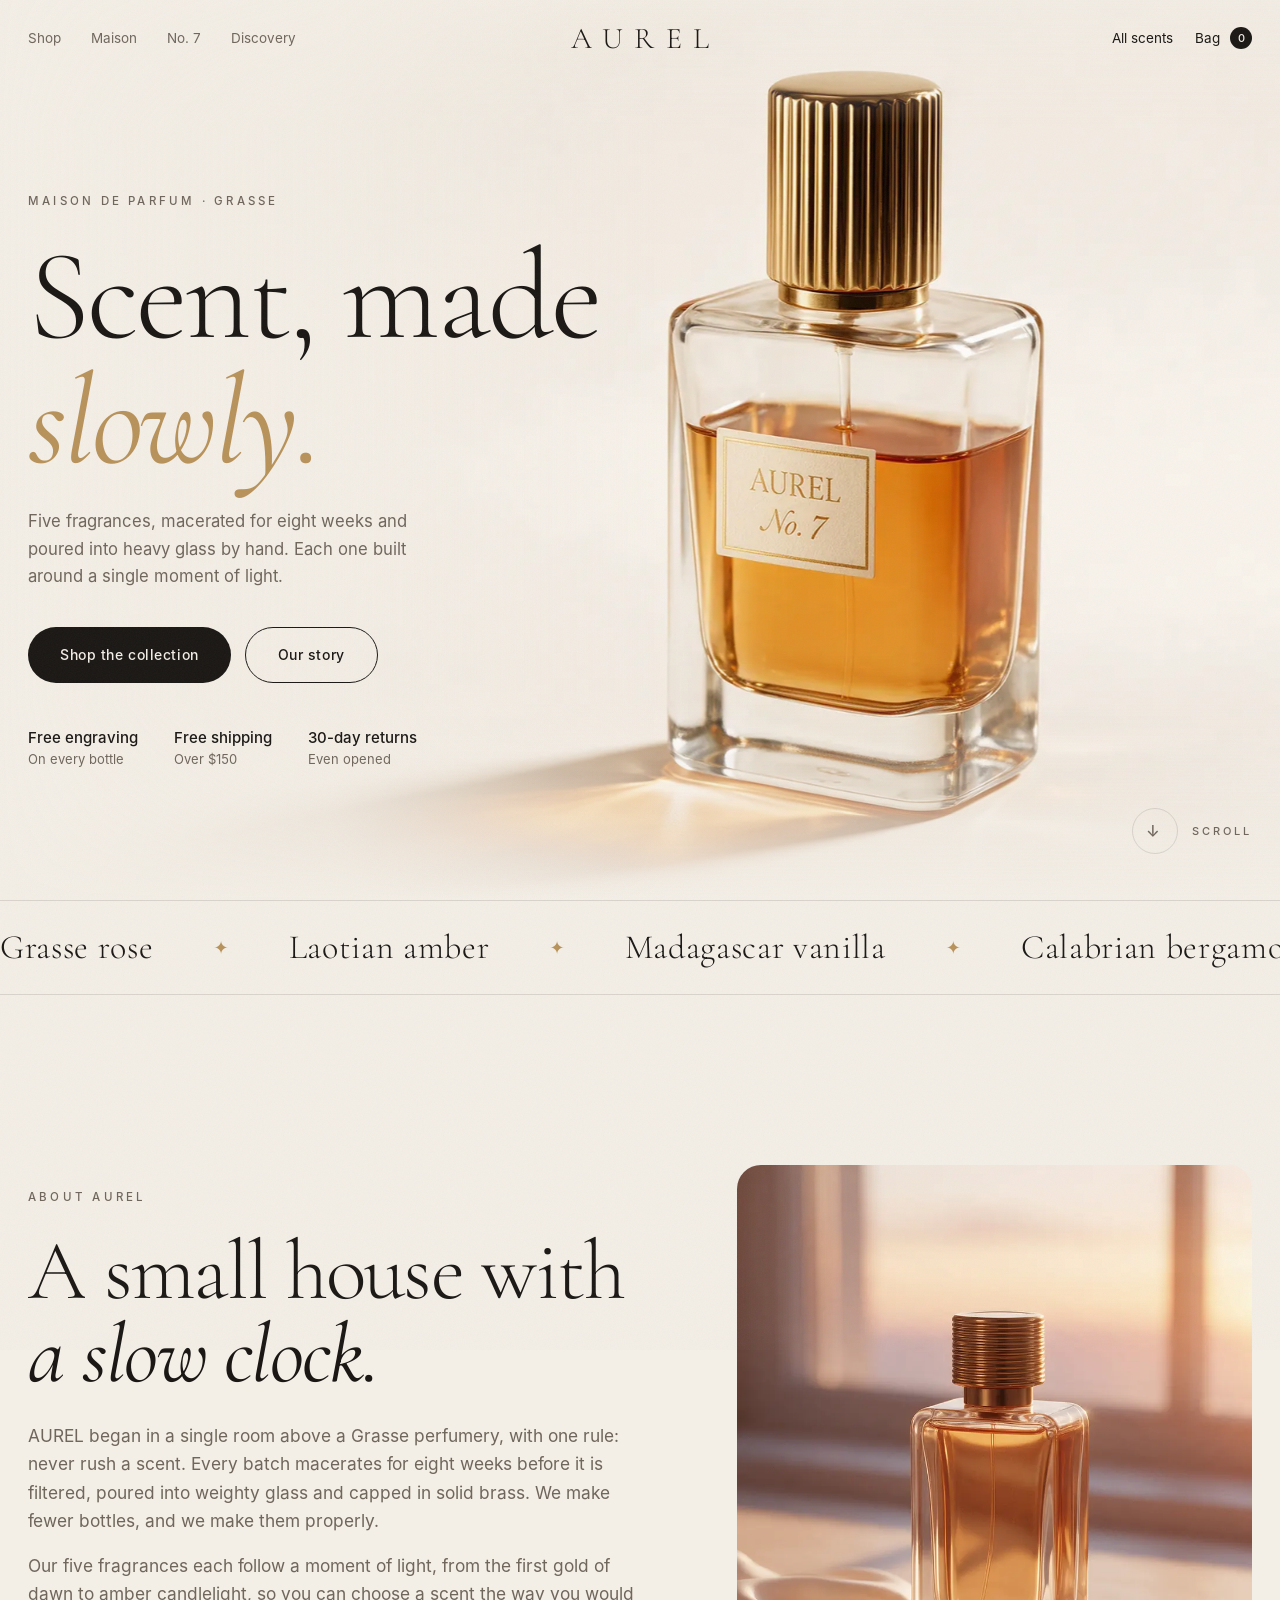
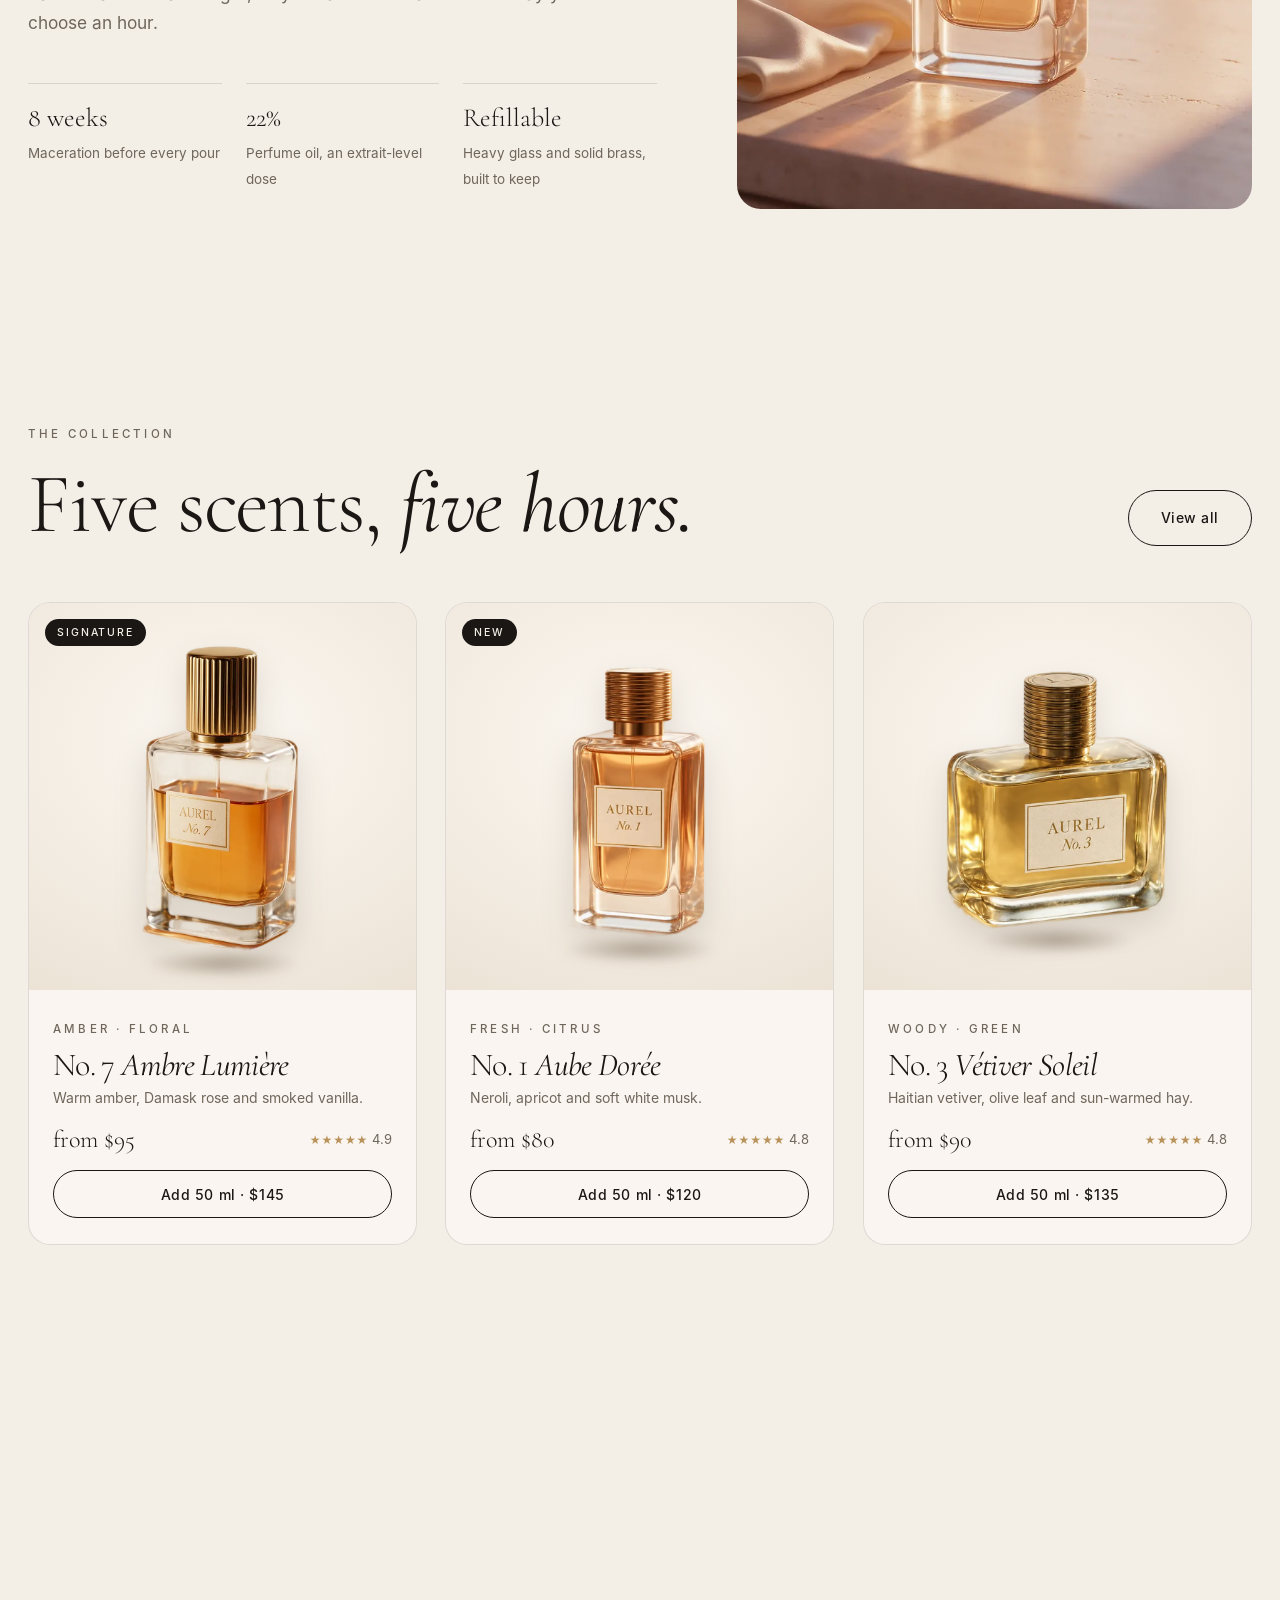
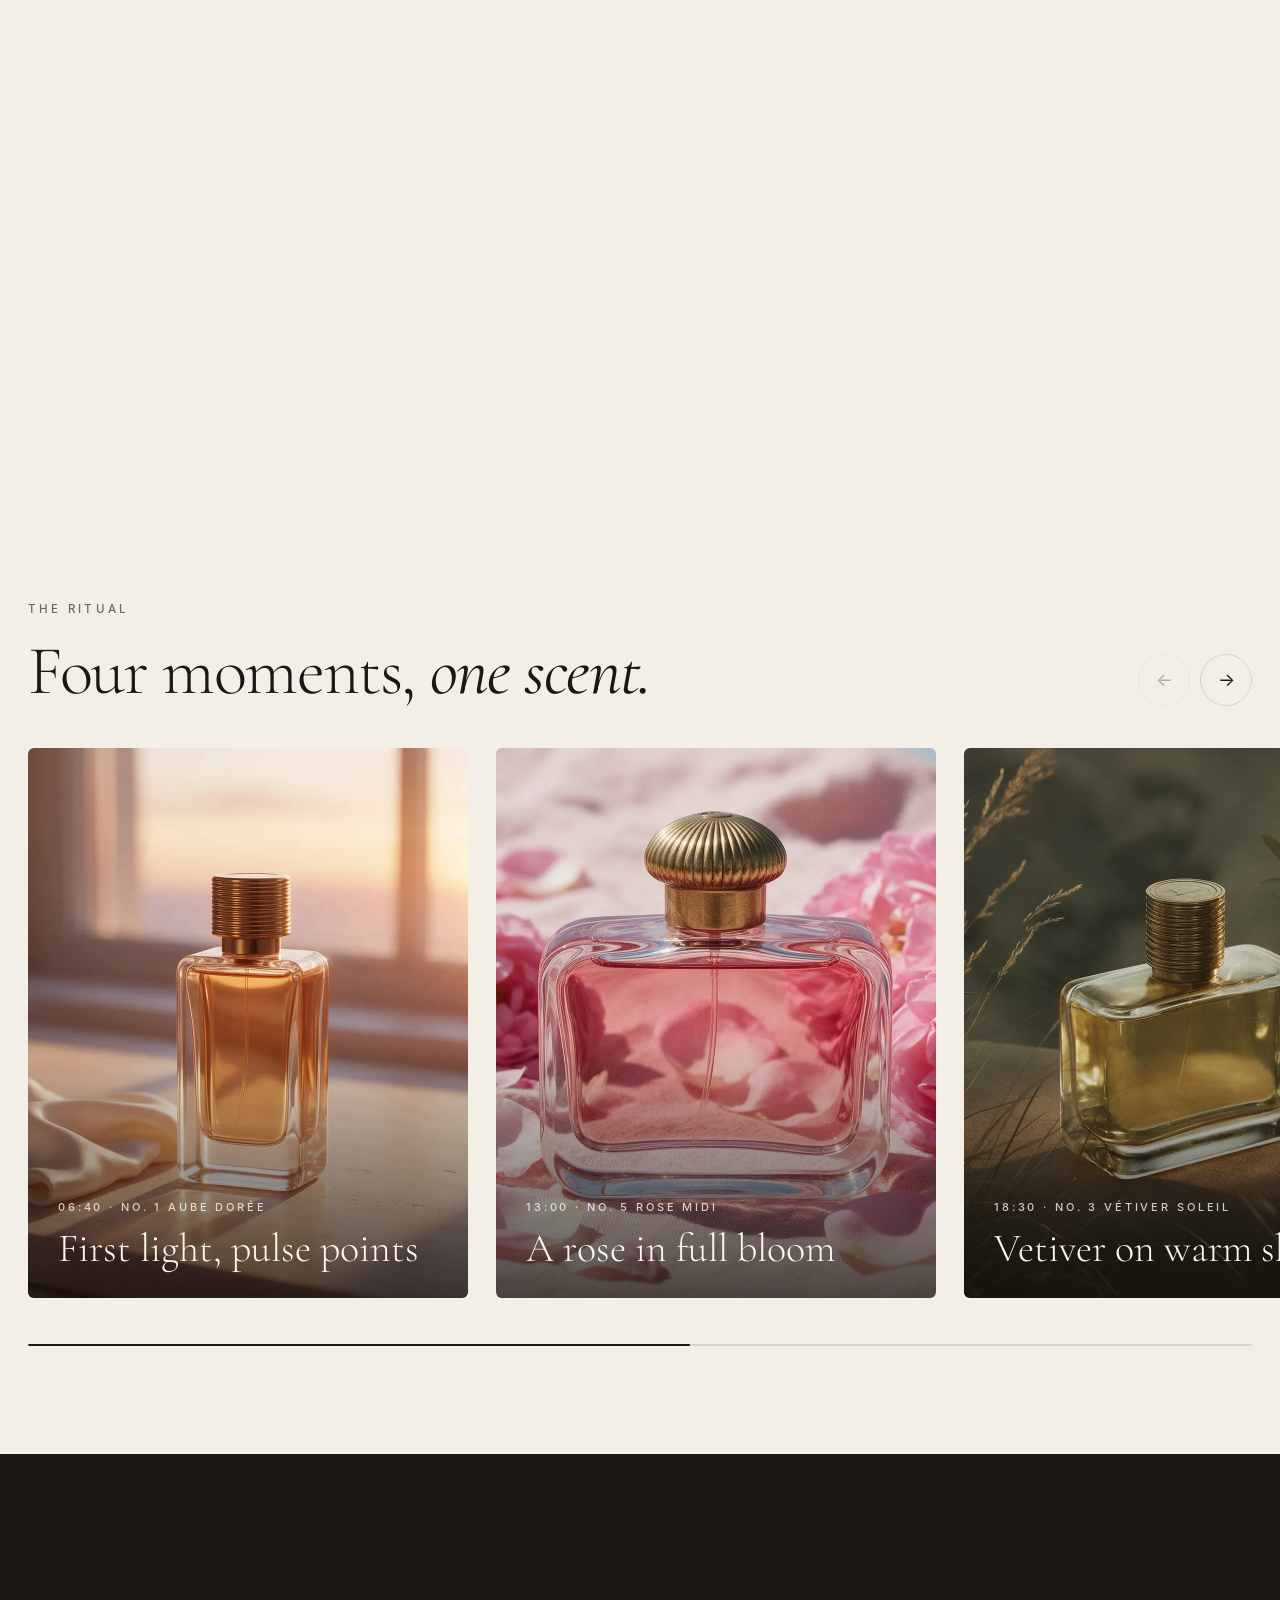
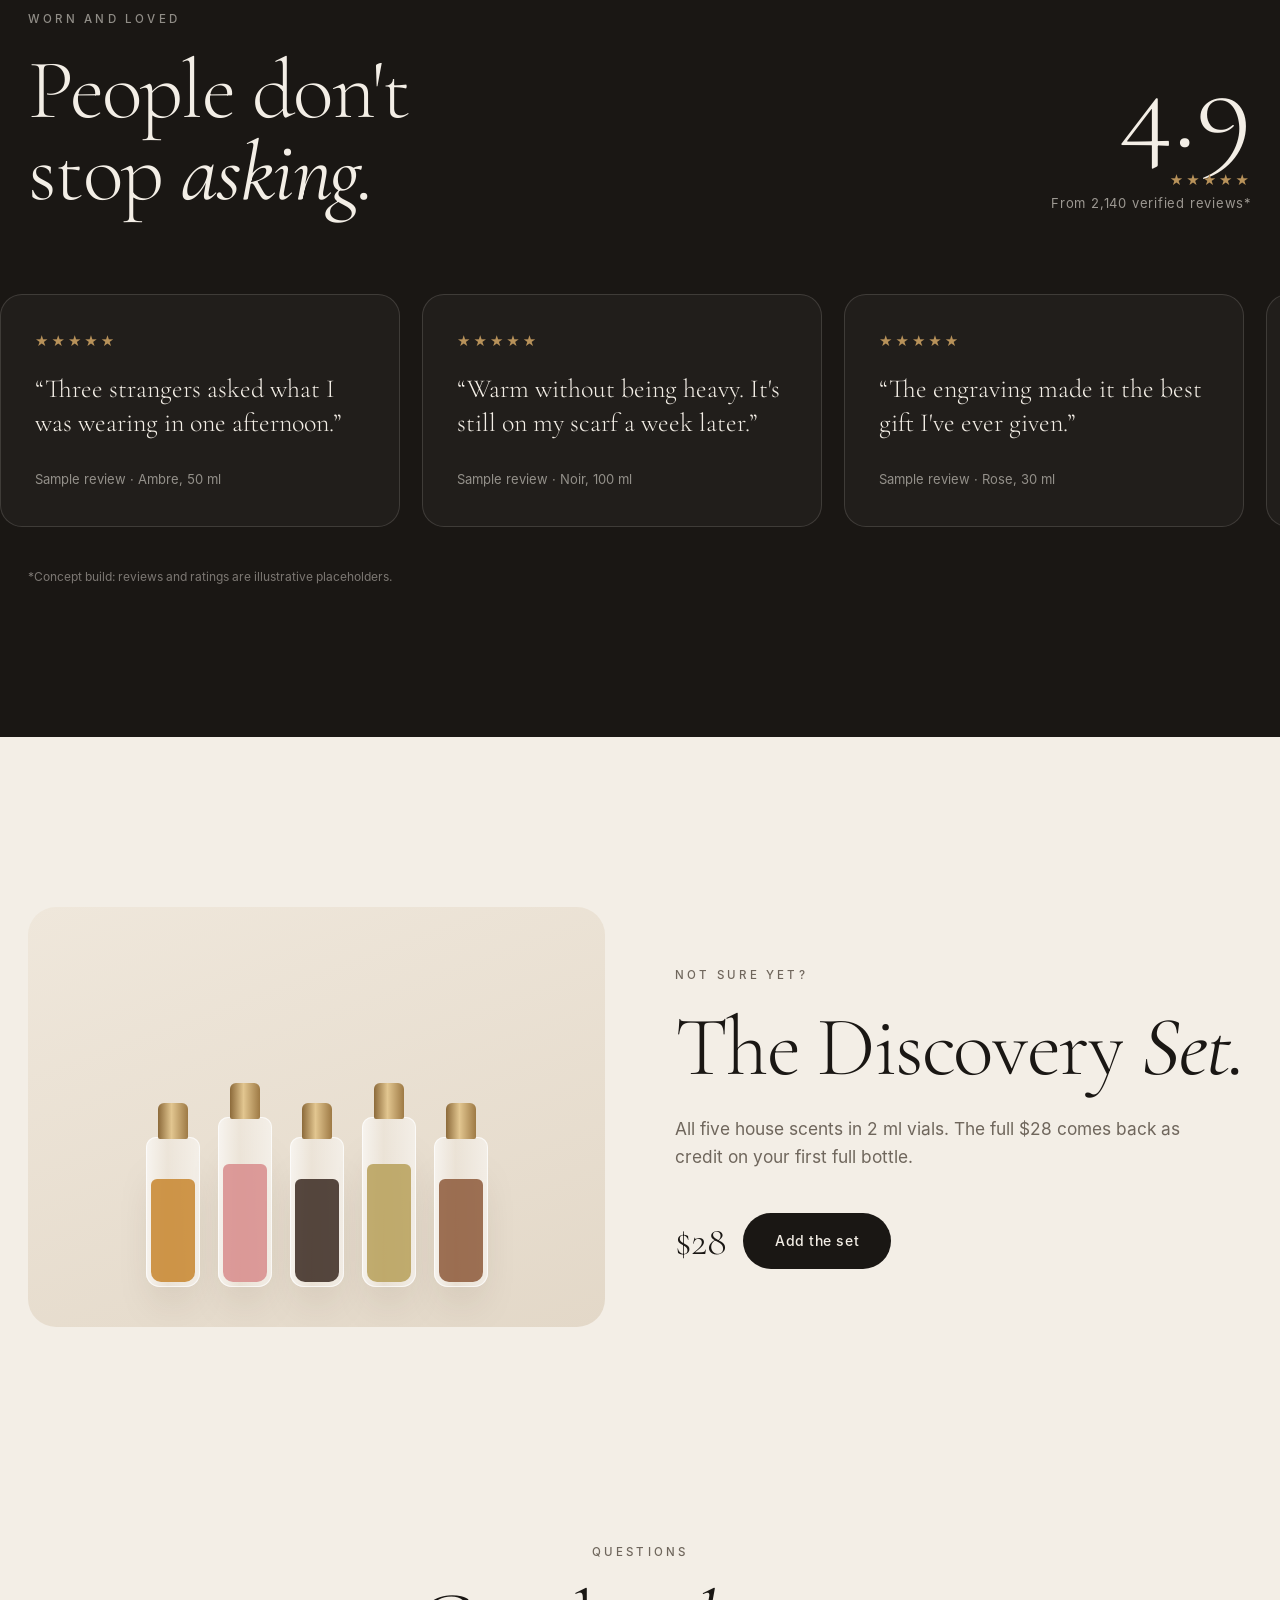
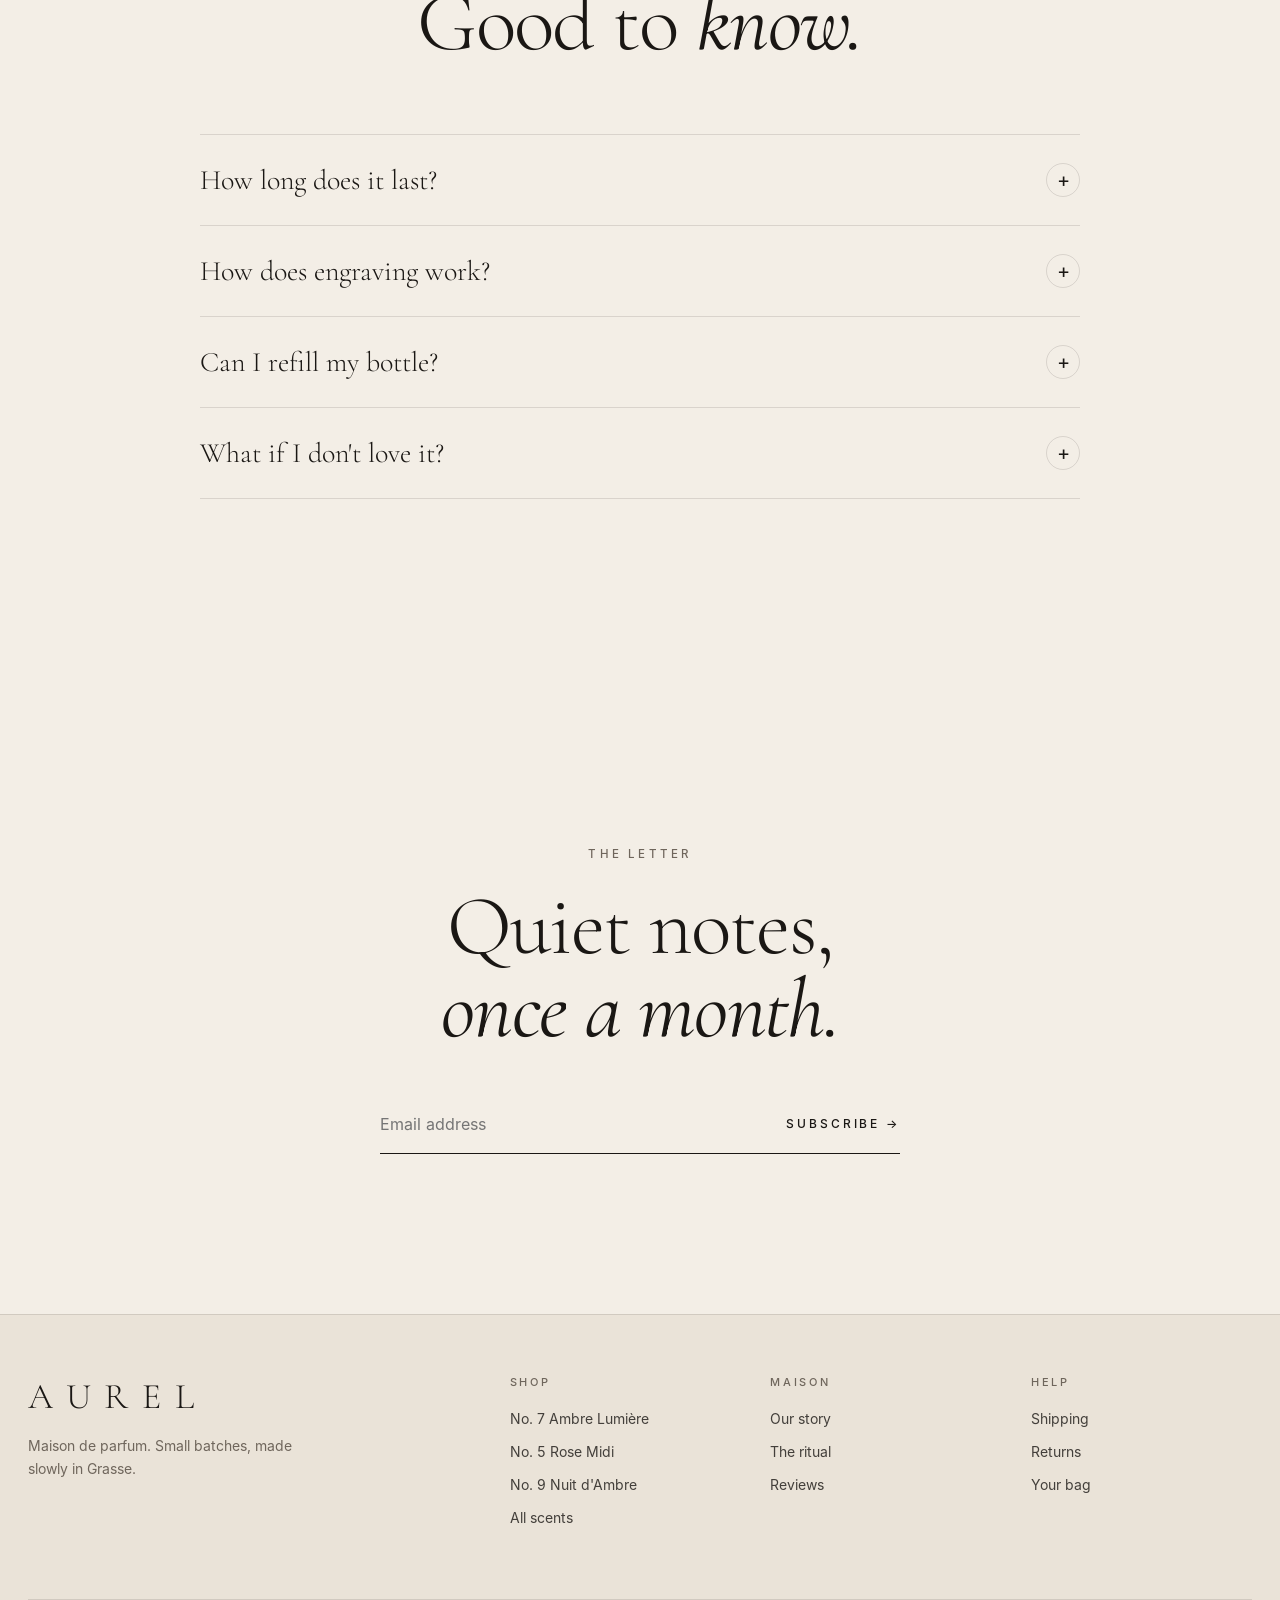
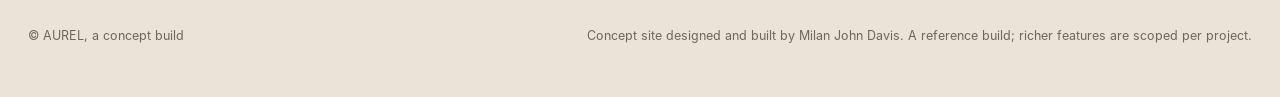
==== commit 59ed26a7: "Bounce on every bottle, button dynamics, horizontal ritual gallery (pages and styles)" ====
--- a/index.html
+++ b/index.html
@@ -8,7 +8,7 @@
 <meta name="theme-color" content="#F3EEE6">
 <link rel="icon" href="data:image/svg+xml,%3Csvg xmlns='http://www.w3.org/2000/svg' viewBox='0 0 32 32'%3E%3Crect width='32' height='32' rx='8' fill='%231A1714'/%3E%3Ctext x='16' y='22' font-family='serif' font-size='18' fill='%23D9B77E' text-anchor='middle'%3EA%3C/text%3E%3C/svg%3E">
 <link rel="preload" href="Cormorant-300.woff2" as="font" type="font/woff2" crossorigin>
-<link rel="stylesheet" href="style.css?v=3">
+<link rel="stylesheet" href="style.css?v=5">
 </head>
 <body data-page="home">
 <div class="grain"></div>
@@ -25,6 +25,7 @@
       <div class="meta rv" style="--d:.8s"><div><b>Free engraving</b>On every bottle</div><div><b>Free shipping</b>Over $150</div><div><b>30-day returns</b>Even opened</div></div>
     </div>
   </div>
+  <div id="heroHit" aria-hidden="true"></div>
   <a class="drag" href="#story" aria-label="Scroll to our story"><i>↓</i>SCROLL</a>
 </section>
 <div class="marq" aria-hidden="true"><div>
@@ -53,16 +54,17 @@
   <div class="grid" id="homeGrid"></div>
 </div></section>
 <section class="hz" id="ritual">
-  <div class="track" id="htrack"><div class="stick">
-    <div class="wrap head"><div><span class="lab">The ritual</span><h2 class="sp" style="margin-top:18px;font-size:clamp(44px,5.4vw,84px)">Four moments, <em>one scent.</em></h2></div><span class="lab" style="display:none" id="hzhint"></span></div>
-    <div class="row" id="hrow">
+  <div class="hzin">
+    <div class="wrap head"><div><span class="lab">The ritual</span><h2 class="sp" style="margin-top:18px;font-size:clamp(44px,5.4vw,84px)">Four moments, <em>one scent.</em></h2></div><div class="harr"><button id="hprev" aria-label="Previous moments">←</button><button id="hnext" aria-label="Next moments">→</button></div></div>
+    <div class="row" id="hrow" tabindex="0" aria-label="The ritual: four moments, scroll sideways">
       <a class="tile" href="product.html?p=no1"><div class="art"><img src="morning.webp" alt="Morning: the bottle on a travertine vanity in sunrise light" loading="lazy" width="880" height="1100"></div><div class="cap"><small>06:40 · NO. 1 AUBE DORÉE</small><h4>First light, pulse points</h4></div></a>
       <a class="tile" href="product.html?p=no5"><div class="art"><img src="midday.webp" alt="Midday: a rose-pink bottle among Damask roses" loading="lazy" width="880" height="1100"></div><div class="cap"><small>13:00 · NO. 5 ROSE MIDI</small><h4>A rose in full bloom</h4></div></a>
       <a class="tile" href="product.html?p=no3"><div class="art"><img src="dusk.webp" alt="Dusk: the bottle among vetiver grasses and olive branches" loading="lazy" width="880" height="1100"></div><div class="cap"><small>18:30 · NO. 3 VÉTIVER SOLEIL</small><h4>Vetiver on warm skin</h4></div></a>
       <a class="tile" href="product.html?p=no9"><div class="art"><img src="night.webp" alt="Night: the bottle by candlelight on dark walnut" loading="lazy" width="880" height="1100"></div><div class="cap"><small>23:00 · NO. 9 NUIT D'AMBRE</small><h4>Amber afterglow</h4></div></a>
-      <div class="tile" style="background:var(--ink);justify-content:center;align-items:flex-start"><div class="cap"><small style="color:var(--gold2)">YOUR TURN</small><h4 style="font-size:46px">Make No. 7<br><em>your own.</em></h4><a class="btn" href="product.html?p=no7" style="margin-top:28px;background:var(--bg);color:var(--ink);height:50px"><span>Engrave in 3D →</span></a></div></div>
+      <div class="tile" style="background:var(--ink);justify-content:center;align-items:flex-start"><div class="cap"><small style="color:var(--gold2)">YOUR TURN</small><h4 style="font-size:46px">Make No. 7<br><em>your own.</em></h4><a class="btn" href="product.html?p=no7" style="margin-top:28px;background:var(--bg);color:var(--ink);height:50px"><span>Engrave yours →</span></a></div></div>
     </div>
-  </div></div>
+    <div class="wrap hbar"><i id="hbar"></i></div>
+  </div>
 </section>
 <section class="rev" id="reviews">
   <div class="wrap head"><div><span class="lab">Worn and loved</span><h2 class="sp" style="margin-top:18px;max-width:12ch">People don't stop <em>asking.</em></h2></div>
--- a/style.css
+++ b/style.css
@@ -34,7 +34,6 @@
 nav .links{display:flex;gap:30px}
 nav .links a{font-size:13.5px;color:var(--mut);transition:color .2s;position:relative}
 nav .links a::after{content:"";position:absolute;left:0;right:0;bottom:-4px;height:1px;background:var(--ink);transform:scaleX(0);transform-origin:right;transition:transform .25s var(--ease)}
-nav .links a:hover{color:var(--ink)}nav .links a:hover::after{transform:scaleX(1);transform-origin:left}
 .logo{font:300 30px Corm;letter-spacing:.38em;padding-left:.38em}
 nav .r{display:flex;justify-content:flex-end;gap:22px;align-items:center}
 .bagbtn{display:flex;align-items:center;gap:10px;font-size:13.5px}
@@ -45,10 +44,9 @@
 .btn{display:inline-flex;align-items:center;justify-content:center;gap:12px;height:56px;padding:0 32px;border-radius:999px;font-size:14px;font-weight:500;letter-spacing:.04em;position:relative;overflow:hidden;transition:transform .3s var(--ease),color .4s}
 .btn.dark{background:var(--ink);color:var(--bg)}
 .btn.dark::before{content:"";position:absolute;inset:0;background:var(--gold);transform:translateY(101%);transition:transform .32s var(--ease);border-radius:inherit}
-.btn.dark:hover::before{transform:none}
 .btn span{position:relative}
 .btn.line{border:1px solid var(--ink)}
-.btn.line{transition:transform .3s var(--ease),color .2s,background .2s}.btn.line:hover{background:var(--ink);color:var(--bg)}
+.btn.line{transition:transform .3s var(--ease),color .2s,background .2s}
 /* hero */
 .hero{min-height:100svh;display:flex;align-items:center;padding:110px 0 70px;position:relative}
 .hero .copy{max-width:640px;position:relative;z-index:3}
@@ -119,7 +117,6 @@
 .tile .art{position:absolute;inset:0;transition:transform .6s var(--ease)}
 .tile .art img{width:100%;height:100%;object-fit:cover;display:block}
 .tile .art::after{content:"";position:absolute;inset:0;background:linear-gradient(0deg,rgba(18,12,8,.72) 0%,rgba(18,12,8,0) 48%)}
-.tile:hover .art{transform:scale(1.06)}
 .tile .cap{position:relative}
 .tile small{font:500 11px Inter;letter-spacing:.26em;opacity:.8}
 .tile h4{font:300 40px/1 Corm;margin-top:10px}
@@ -143,7 +140,6 @@
 .sw button{width:48px;height:48px;border-radius:50%;position:relative;transition:transform .3s var(--ease)}
 .sw button::after{content:"";position:absolute;inset:-6px;border-radius:50%;border:1px solid var(--ink);opacity:0;transform:scale(.85);transition:all .35s var(--ease)}
 .sw button.on::after{opacity:1;transform:none}
-.sw button:hover{transform:translateY(-2px)}
 .sizes{display:grid;grid-template-columns:repeat(3,1fr);gap:10px}
 .sizes button{border:1px solid var(--line);border-radius:14px;padding:14px 10px;text-align:center;transition:all .3s var(--ease);background:rgba(255,255,255,.35)}
 .sizes button b{display:block;font:500 15px Inter}
@@ -169,7 +165,6 @@
 .rev .score span{display:block;color:rgba(243,238,230,.6);font-size:13px;letter-spacing:.06em}
 .stars{color:var(--gold2);letter-spacing:.2em;font-size:15px}
 .rrow{display:flex;gap:22px;margin-top:80px;width:max-content;animation:mq 60s linear infinite}
-.rrow:hover{animation-play-state:paused}
 .rc{width:400px;padding:34px;border:1px solid rgba(243,238,230,.14);border-radius:22px;background:rgba(243,238,230,.03)}
 .rc p{font:300 26px/1.3 Corm;margin:18px 0 26px}
 .rc small{color:rgba(243,238,230,.55);font-size:13px}
@@ -180,8 +175,6 @@
 .vial{width:54px;border-radius:10px 10px 14px 14px;position:relative;background:linear-gradient(90deg,rgba(255,255,255,.65),rgba(255,255,255,.15) 40%,rgba(255,255,255,.5));box-shadow:inset 0 0 0 1px rgba(255,255,255,.7),0 30px 40px -20px rgba(60,40,20,.35);transition:transform .6s var(--ease)}
 .vial::before{content:"";position:absolute;left:5px;right:5px;bottom:5px;top:28%;border-radius:6px 6px 10px 10px;background:var(--c);opacity:.85}
 .vial::after{content:"";position:absolute;left:50%;top:-34px;width:30px;height:36px;transform:translateX(-50%);border-radius:6px 6px 2px 2px;background:linear-gradient(90deg,#8C6A3A,#E2C690 45%,#9E7A45)}
-.vials:hover .vial{transform:translateY(-10px)}
-.vials:hover .vial:nth-child(2n){transform:translateY(-18px)}
 /* faq */
 .faq{max-width:880px;margin:70px auto 0}
 .qa{border-top:1px solid var(--line)}
@@ -204,7 +197,6 @@
 footer .g{display:grid;grid-template-columns:2fr 1fr 1fr 1fr;gap:40px}
 footer h5{font:500 11px Inter;letter-spacing:.24em;color:var(--mut);margin-bottom:18px}
 footer a{display:block;font-size:14px;margin-bottom:10px;color:var(--ink);opacity:.8}
-footer a:hover{opacity:1}
 footer .bot{display:flex;justify-content:space-between;gap:20px;flex-wrap:wrap;margin-top:60px;padding-top:26px;border-top:1px solid var(--line);font-size:12.5px;color:var(--mut)}
 /* bag drawer */
 #scrim{position:fixed;inset:0;background:rgba(26,23,20,.35);z-index:80;opacity:0;pointer-events:none;transition:opacity .5s}
@@ -299,10 +291,8 @@
 /* product cards */
 .grid{display:grid;grid-template-columns:repeat(3,minmax(0,1fr));gap:28px}
 .pc{display:flex;flex-direction:column;background:rgba(255,252,247,.55);border:1px solid var(--line);border-radius:22px;overflow:hidden;transition:box-shadow .3s var(--ease),border-color .3s;will-change:transform;transform-style:preserve-3d}
-.pc:hover{box-shadow:0 34px 60px -28px rgba(60,40,20,.38);border-color:rgba(26,23,20,.2)}
 .pimg{display:block;position:relative;aspect-ratio:1;overflow:hidden;background:#EDE5DA}
 .pimg img{position:absolute;inset:0;width:100%;height:100%;object-fit:cover;transition:transform .5s var(--ease),opacity .35s ease}
-.pc:hover .pimg img{transform:scale(1.06)}
 .badge{position:absolute;left:16px;top:16px;padding:7px 12px;border-radius:999px;background:var(--ink);color:var(--bg);font:500 10.5px Inter;letter-spacing:.18em;text-transform:uppercase}
 .pinfo{padding:24px 24px 26px;display:flex;flex-direction:column;gap:16px;flex:1;justify-content:space-between}
 .pinfo h3{font-size:32px;margin-top:8px}
@@ -469,7 +459,6 @@
 .info .price{margin-top:clamp(16px,2.6svh,30px)}
 .opt{margin-top:clamp(18px,2.8svh,34px)}
 .thumbs button{position:relative;transition:opacity .2s,border-color .2s,transform .25s var(--ease)}
-.thumbs button:hover{opacity:1;transform:translateY(-3px)}
 .thumbs button em{position:absolute;inset:auto 0 6px;font:500 9px Inter;letter-spacing:.2em;font-style:normal;color:var(--ink)}
 .gmain.swap>*{animation:gfade .45s var(--ease) both}
 @keyframes gfade{from{opacity:0;transform:scale(.985)}}
@@ -497,16 +486,11 @@
 .sp-hint.gone{opacity:0;transform:translate(-50%,8px)}
 /* product card hover: lifestyle swap + glare */
 .pimg .alt{opacity:0}
-.pc:hover .pimg .alt{opacity:1}
 .pimg .glare{position:absolute;inset:0;pointer-events:none;background:radial-gradient(circle at var(--gx,50%) var(--gy,30%),rgba(255,255,255,.32),rgba(255,255,255,0) 45%);opacity:0;transition:opacity .25s;z-index:1}
-.pc:hover .pimg .glare{opacity:1}
 .pimg .badge{z-index:2}
 .tile,.story .ph{will-change:transform}
 .flyer{position:fixed;z-index:110;object-fit:cover;border-radius:18px;pointer-events:none;box-shadow:0 20px 40px -10px rgba(40,25,10,.35)}
 .bagbtn b.pop{transform:scale(1.45);background:var(--gold)}
-.sizes button:hover{border-color:var(--ink)}
-.chips button:hover{border-color:var(--ink)}
-.qa button:hover i{background:var(--ink);color:var(--bg)}
 @media(max-width:900px){
  .hero{height:auto;min-height:0;max-height:none;padding-top:calc(54svh + 10px)}
  .hero h1{font-size:clamp(52px,15vw,96px)}
@@ -548,3 +532,96 @@
 .sp-eng{color:rgba(255,247,230,.95);text-shadow:0 1px 1px rgba(70,38,8,.55),0 0 10px rgba(255,236,200,.35);font-weight:500}
 .flyer{box-shadow:none;border-radius:0;object-fit:contain;filter:drop-shadow(0 16px 20px rgba(40,25,10,.3))}
 @media(max-width:480px){.sp-hint{letter-spacing:.12em;font-size:9px;padding:7px 11px;gap:7px;max-width:calc(100% - 20px)}.sp-hint i{width:14px}}
+/* ===== v4: bounce everywhere, calm card hover, touch polish ===== */
+*{-webkit-tap-highlight-color:transparent}
+a,button,input,select,textarea,label{touch-action:manipulation}
+:focus:not(:focus-visible){outline:none}
+.btn,.bagbtn,nav a,.chips button,.sizes button{-webkit-user-select:none;user-select:none}
+@media (hover:none){.btn:active,.chips button:active,.sizes button:active,.qbox button:active,.thumbs button:active{transform:scale(.97);transition:transform .12s ease}}
+/* product cards: bottle on a soft floor, slow deliberate lift */
+.pimg{background:radial-gradient(120% 95% at 50% 35%,#FBF7F1 0%,#F1E9DE 58%,#E7DDCF 100%)}
+.pimg .pbot{position:absolute;inset:4%;width:92%;height:92%;object-fit:contain;transition:none;filter:drop-shadow(0 14px 16px rgba(60,40,20,.14))}
+.pimg .pshadow{position:absolute;left:30%;right:30%;height:7%;border-radius:50%;background:radial-gradient(closest-side,rgba(70,48,25,.38),rgba(70,48,25,0));filter:blur(5px);transform-origin:50% 50%}
+.pc{transition:transform .9s cubic-bezier(.22,.8,.24,1),box-shadow .9s cubic-bezier(.22,.8,.24,1),border-color .6s}
+.pc .pimg .alt,.pc .pimg .glare{display:none}
+@media (hover:hover) and (pointer:fine){.pc:hover{transform:translateY(-6px)}}
+.tile .art{transition:transform 1.2s cubic-bezier(.22,.8,.24,1)}
+/* product-page bottle */
+.sp-size{position:absolute;inset:0;transform:scale(var(--s,1));transform-origin:50% 92%;transition:transform .9s cubic-bezier(.34,1.45,.5,1)}
+.sp-shadow{left:24%;right:24%;bottom:auto;height:7%}
+.sp-obj{transform-origin:50% 92%}
+.sp-obj img{position:absolute;inset:0;width:100%;height:100%;object-fit:contain;pointer-events:none;filter:drop-shadow(0 18px 22px rgba(60,40,20,.16))}
+.sp-glare{position:absolute;inset:0;pointer-events:none;background-position:120% 50%;transition:background-position 1.6s cubic-bezier(.22,.8,.24,1)}
+.spin{cursor:zoom-in}
+.spin.zoomed{cursor:zoom-out}
+.sp-hint{display:none}
+/* home hero bottle */
+.hero-img picture{display:block;width:100%;height:100%}
+#heroHit{position:absolute;right:0;top:0;bottom:0;width:46%;z-index:2}
+@media(max-width:900px){#heroHit{left:0;width:auto;bottom:auto;height:50svh}}
+
+@media (hover:hover) and (pointer:fine){nav .links a:hover{color:var(--ink)}nav .links a:hover::after{transform:scaleX(1);transform-origin:left}.btn.dark:hover::before{transform:none}.btn.line:hover{background:var(--ink);color:var(--bg)}.tile:hover .art{transform:scale(1.06)}.sw button:hover{transform:translateY(-2px)}.rrow:hover{animation-play-state:paused}.vials:hover .vial{transform:translateY(-10px)}.vials:hover .vial:nth-child(2n){transform:translateY(-18px)}footer a:hover{opacity:1}.pc:hover{box-shadow:0 34px 60px -28px rgba(60,40,20,.38);border-color:rgba(26,23,20,.2)}.pc:hover .pimg img{transform:scale(1.06)}.thumbs button:hover{opacity:1;transform:translateY(-3px)}.pc:hover .pimg .alt{opacity:1}.pc:hover .pimg .glare{opacity:1}.sizes button:hover{border-color:var(--ink)}.chips button:hover{border-color:var(--ink)}.qa button:hover i{background:var(--ink);color:var(--bg)}.pc:hover .pimg img{transform:none}.spin:hover .sp-glare{background-position:-20% 50%}}
+/* ritual: horizontal gallery, no scroll-jacking */
+.hz{padding:clamp(90px,12svh,150px) 0}
+.hz .hzin{display:block}
+.hz .row{display:flex;gap:28px;overflow-x:auto;overflow-y:hidden;padding:6px max(28px,calc((100vw - 1320px)/2)) 24px;scroll-padding-inline:max(28px,calc((100vw - 1320px)/2));scrollbar-width:none;overscroll-behavior-x:contain;-webkit-overflow-scrolling:touch;transform:none!important;cursor:grab}
+.hz .row::-webkit-scrollbar{display:none}
+.hz .row{scroll-snap-type:x mandatory}.hz .row.glide{scroll-snap-type:none}
+.hz .row.dragging{scroll-snap-type:none!important;cursor:grabbing;user-select:none}
+.hz .row.dragging .tile{pointer-events:none}
+.hz .tile{scroll-snap-align:start;flex:0 0 auto}
+.hz .tile img{-webkit-user-drag:none;user-select:none}
+.harr{display:flex;gap:10px}
+.harr button{width:52px;height:52px;border-radius:50%;border:1px solid var(--line);font-size:18px;transition:background .35s,color .35s,border-color .35s,opacity .3s}
+.harr button:disabled{opacity:.3;cursor:default}
+@media (hover:hover) and (pointer:fine){.harr button:not(:disabled):hover{background:var(--ink);color:var(--bg);border-color:var(--ink)}}
+.hbar{position:relative;height:2px;background:var(--line);margin-top:22px;border-radius:2px;overflow:hidden}
+.hbar i{position:absolute;top:0;bottom:0;left:0;background:var(--ink);border-radius:2px;transition:left .15s linear}
+@media(max-width:900px){.harr{display:none}.hz .row{gap:14px;padding-inline:18px;scroll-padding-inline:18px}.hz .tile{width:76vw}}
+/* ===== v5: luxury button dynamics ===== */
+:root{--spring:cubic-bezier(.34,1.56,.5,1);--silk:cubic-bezier(.22,.8,.24,1)}
+.btn,.qadd,.sizes button,.chips button,.qbox button,.harr button,.thumbs button,.promo button,.samples button,.nform button,.bagbtn{position:relative;overflow:hidden;isolation:isolate;transition:transform .55s var(--spring),color .45s var(--silk),background .45s var(--silk),border-color .45s var(--silk),box-shadow .6s var(--silk)}
+.press{transform:scale(.965)!important;transition:transform .14s cubic-bezier(.3,0,.5,1)!important}
+.qbox button.press,.qty button.press{transform:scale(.82)!important}
+/* light bloom from the press point */
+.rip{position:absolute;border-radius:50%;pointer-events:none;z-index:0;background:radial-gradient(circle,rgba(226,198,144,.55) 0%,rgba(226,198,144,.18) 40%,rgba(226,198,144,0) 70%);transform:scale(0);animation:rip .9s var(--silk) forwards}
+.btn.line .rip,.sizes button:not(.on) .rip,.chips button:not(.on) .rip,.harr button .rip,.thumbs button .rip{background:radial-gradient(circle,rgba(184,146,90,.35) 0%,rgba(184,146,90,.1) 40%,rgba(184,146,90,0) 70%)}
+@keyframes rip{to{transform:scale(1);opacity:0}}
+.btn span,.sizes button>*,.chips button,.qadd span{position:relative;z-index:1}
+/* hover: slow sheen + fills that rise instead of snapping */
+.btn::after{content:"";position:absolute;inset:-2px;z-index:1;pointer-events:none;background:linear-gradient(115deg,transparent 30%,rgba(255,255,255,.28) 48%,rgba(255,255,255,.06) 54%,transparent 66%);transform:translateX(-110%);transition:transform 1.1s var(--silk)}
+.btn.line{background:transparent}
+.btn.line::before{content:"";position:absolute;inset:0;z-index:0;background:var(--ink);border-radius:inherit;transform:translateY(101%);transition:transform .55s var(--silk)}
+.btn.dark::before{z-index:0;transition:transform .6s var(--silk)}
+@media (hover:hover) and (pointer:fine){
+ .btn:hover::after{transform:translateX(110%)}
+ .btn.line:hover{background:transparent;color:var(--bg)}
+ .btn.line:hover::before{transform:none}
+ .btn:hover{box-shadow:0 14px 30px -14px rgba(60,40,20,.45)}
+ .btn span{transition:letter-spacing .6s var(--silk)}
+ .btn:hover span{letter-spacing:.07em}
+}
+/* "added" confirm state */
+.btn.ok{background:var(--gold)!important;color:#fff!important;border-color:var(--gold)!important}
+.btn.ok::before{transform:none!important;background:var(--gold)!important}
+.btn.ok span{display:inline-flex;align-items:center;gap:10px;animation:okin .5s var(--spring)}
+.btn.ok-out span{animation:okout .26s ease forwards}
+.ck{width:18px;height:18px;fill:none;stroke:currentColor;stroke-width:2.2;stroke-linecap:round;stroke-linejoin:round;stroke-dasharray:24;stroke-dashoffset:24;animation:ckd .5s .12s var(--silk) forwards}
+@keyframes ckd{to{stroke-dashoffset:0}}
+@keyframes okin{from{opacity:0;transform:translateY(60%)}}
+@keyframes okout{to{opacity:0;transform:translateY(-60%)}}
+/* size selector: a highlight that glides */
+.sizes{position:relative}
+.sizes .sz-ind{position:absolute;left:0;top:0;border-radius:14px;background:var(--ink);z-index:0;transition:transform .6s var(--spring),width .5s var(--silk);pointer-events:none}
+.sizes button{z-index:1;background:rgba(255,255,255,.35)}
+.sizes button.on{background:transparent!important;border-color:transparent}
+.sizes button b,.sizes button span{transition:color .45s var(--silk)}
+/* quantity roll */
+.qbox span{display:inline-block;overflow:hidden}
+#qv.up{animation:qup .45s var(--spring)}#qv.dn{animation:qdn .45s var(--spring)}
+@keyframes qup{from{transform:translateY(70%);opacity:0}}@keyframes qdn{from{transform:translateY(-70%);opacity:0}}
+.qbox button,.qty button{transition:transform .5s var(--spring),color .3s}
+@media (hover:hover) and (pointer:fine){.qbox button:hover,.qty button:hover{color:var(--gold)}.chips button:not(.on):hover,.samples button:not(.on):hover{background:rgba(255,255,255,.55)}}
+.chips button.on,.samples button.on{box-shadow:0 10px 22px -12px rgba(26,23,20,.55)}
+.qa button i{transition:transform .55s var(--spring),background .35s,color .35s}
+.bagbtn b{transition:transform .5s var(--spring),background .4s}
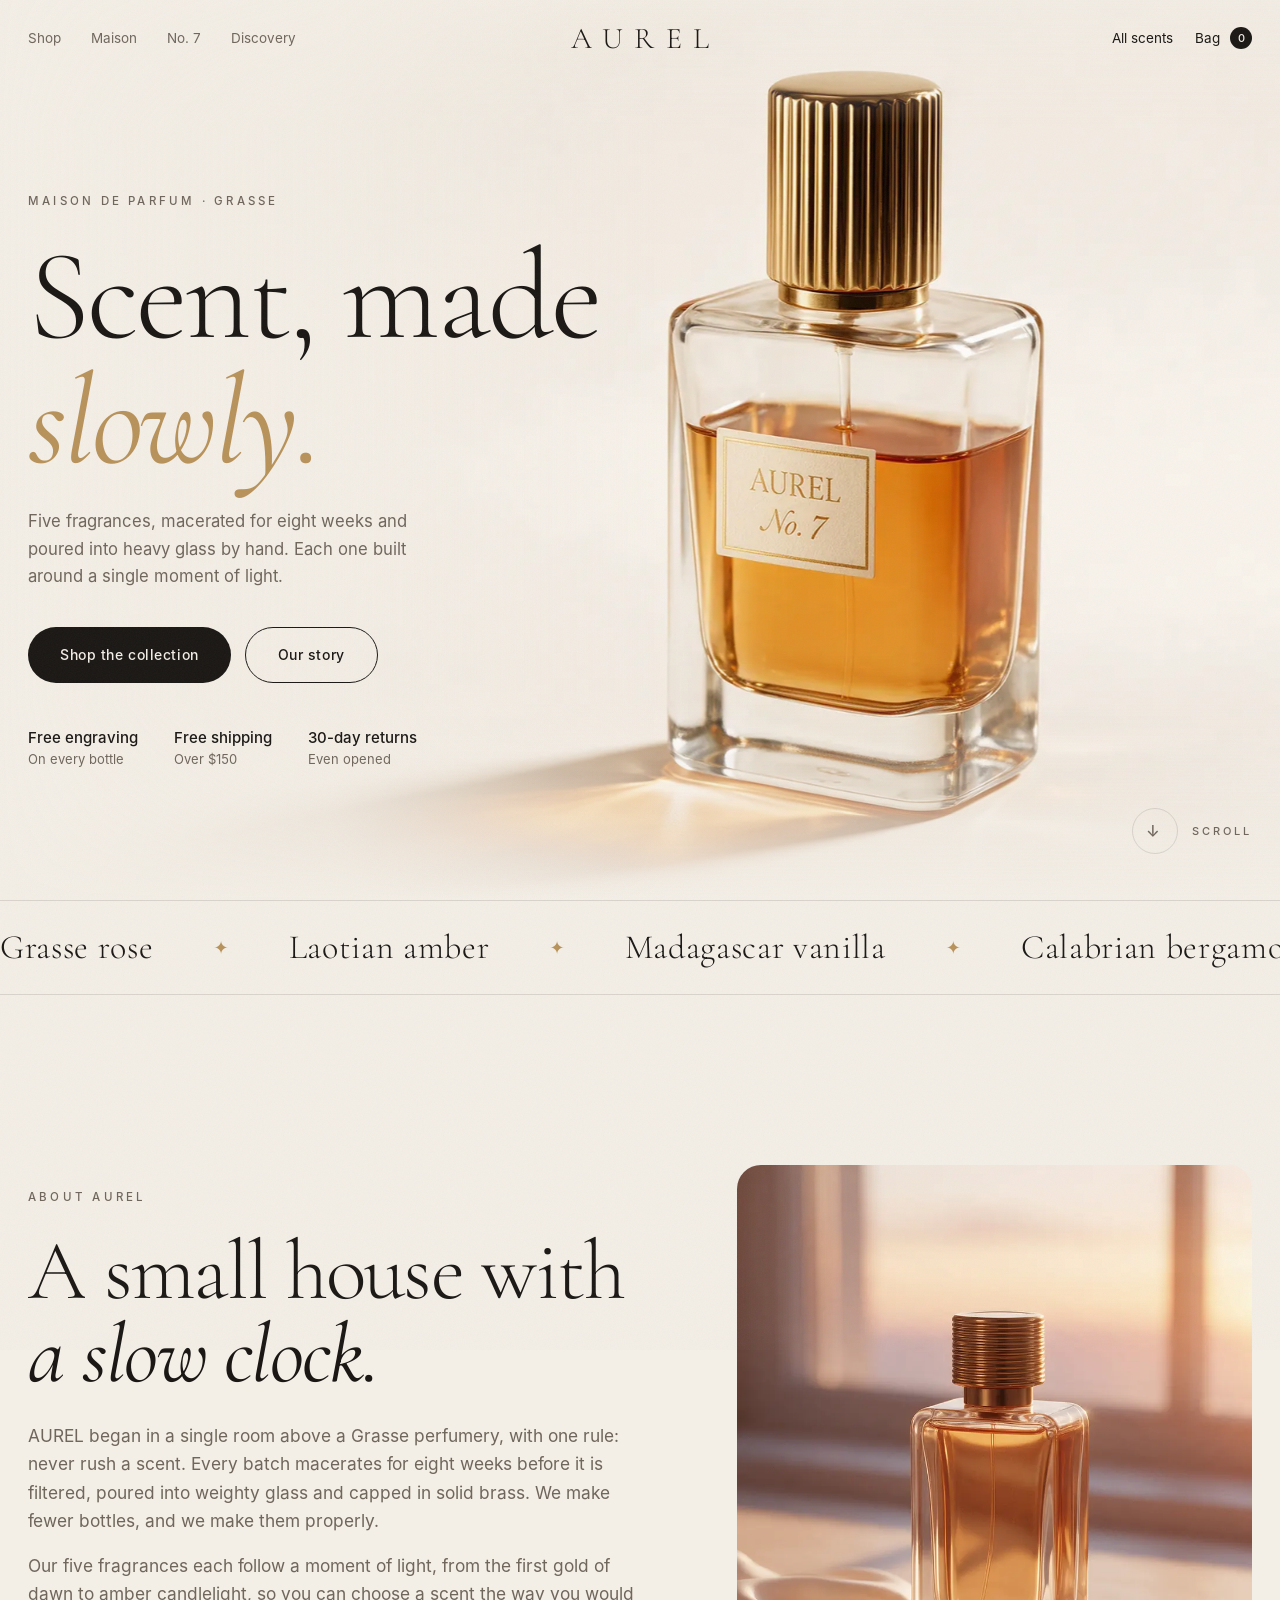
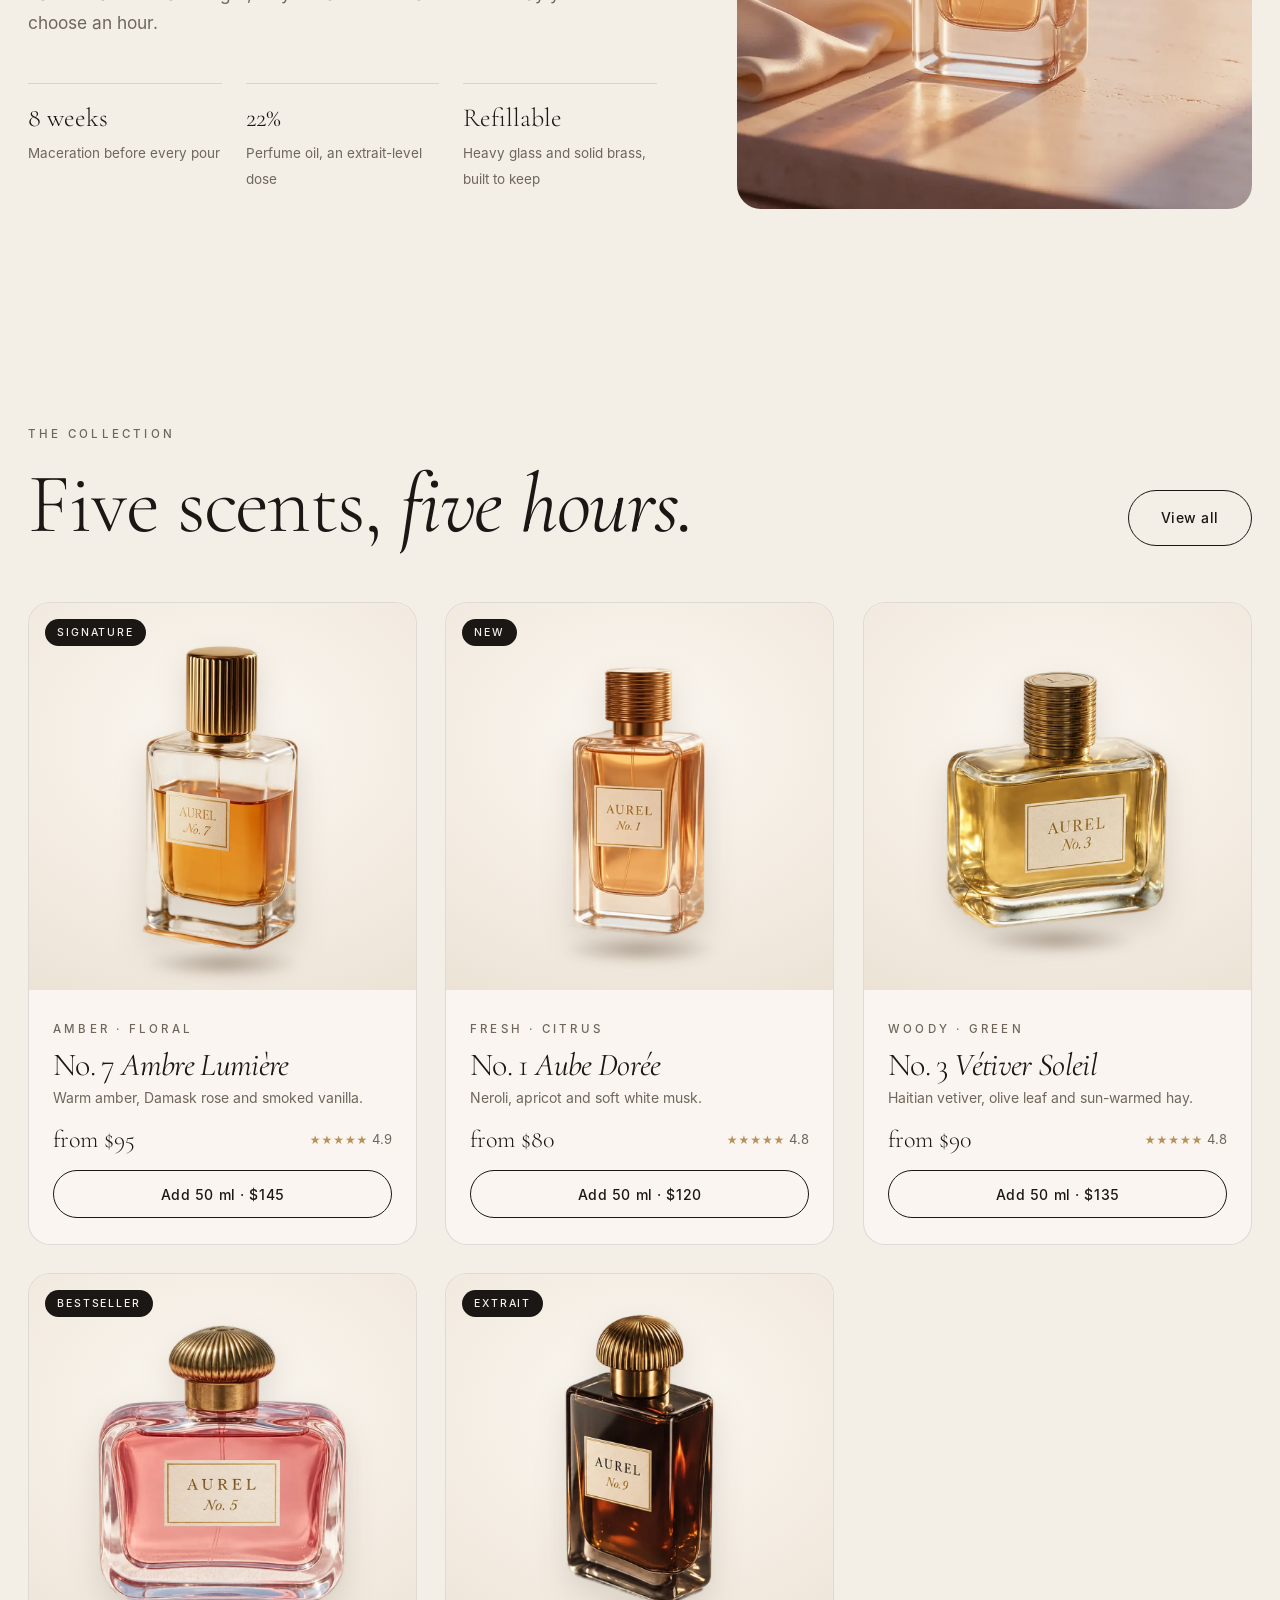
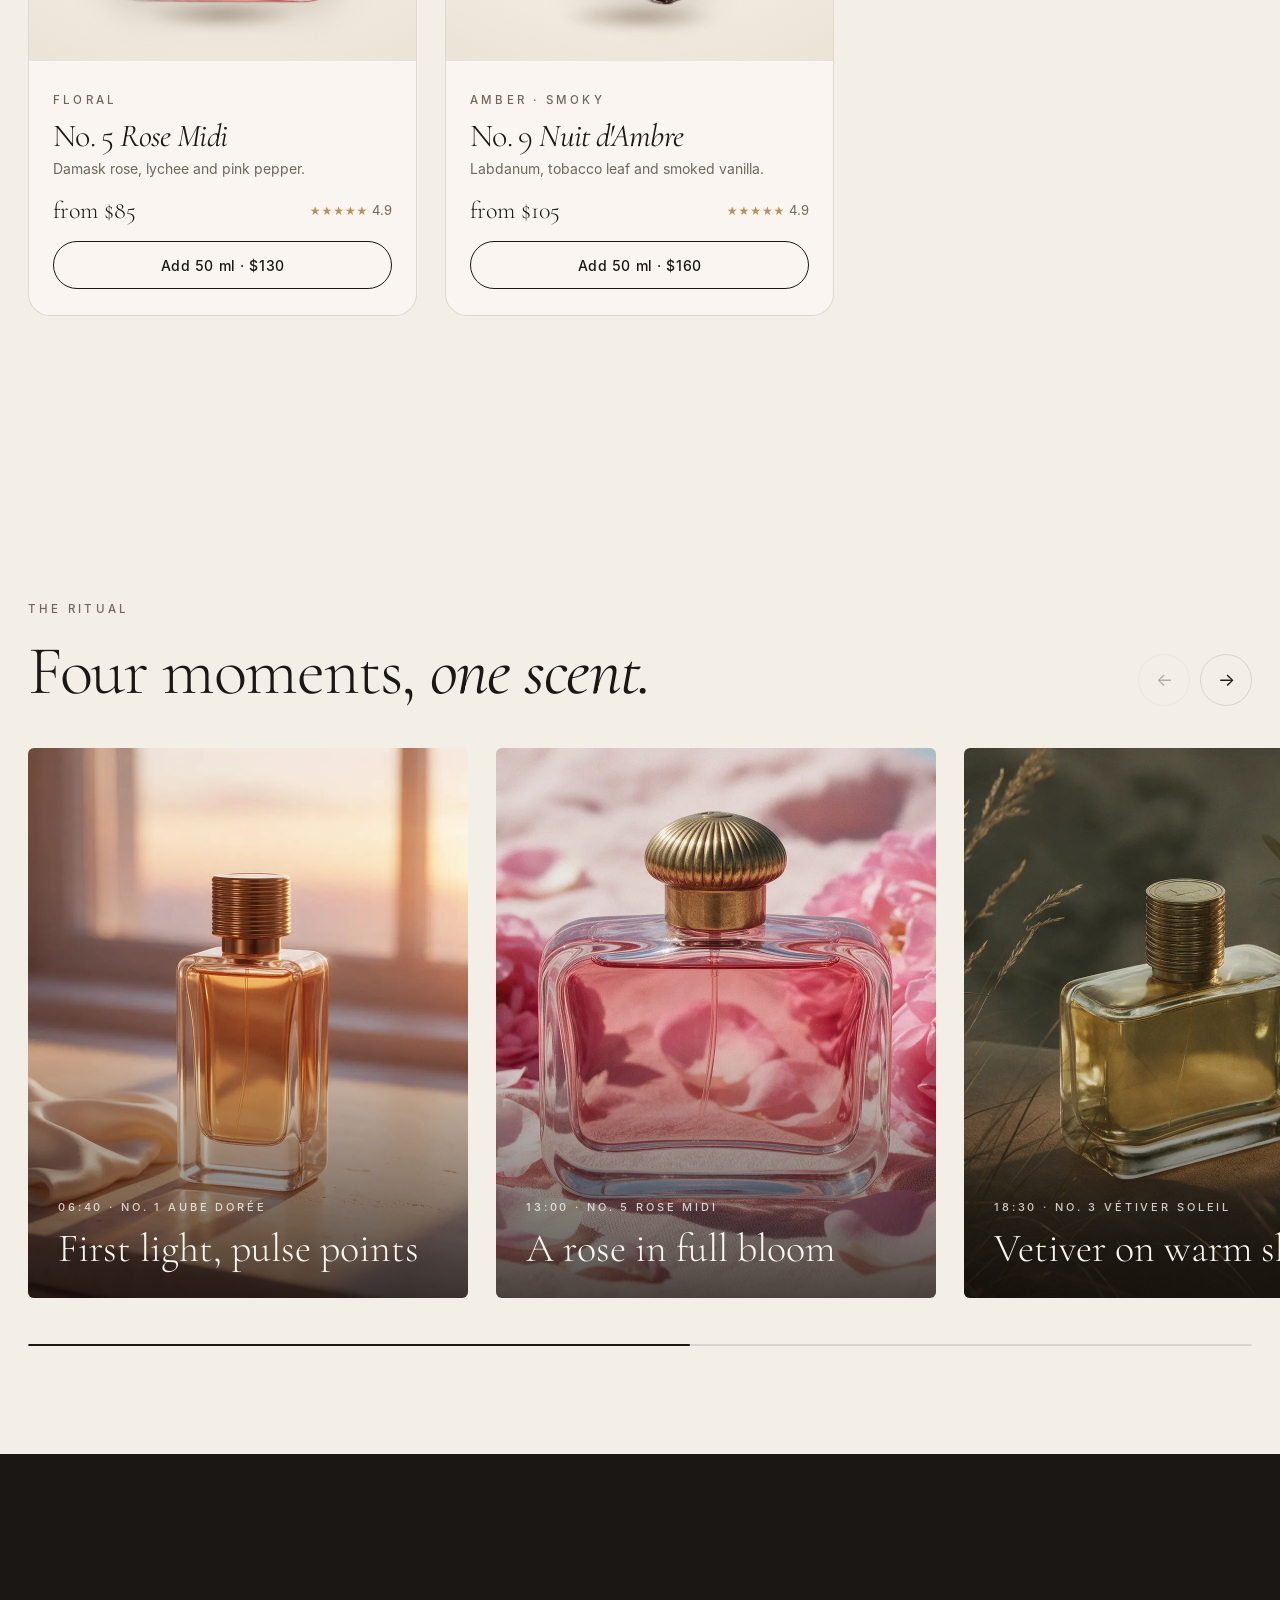
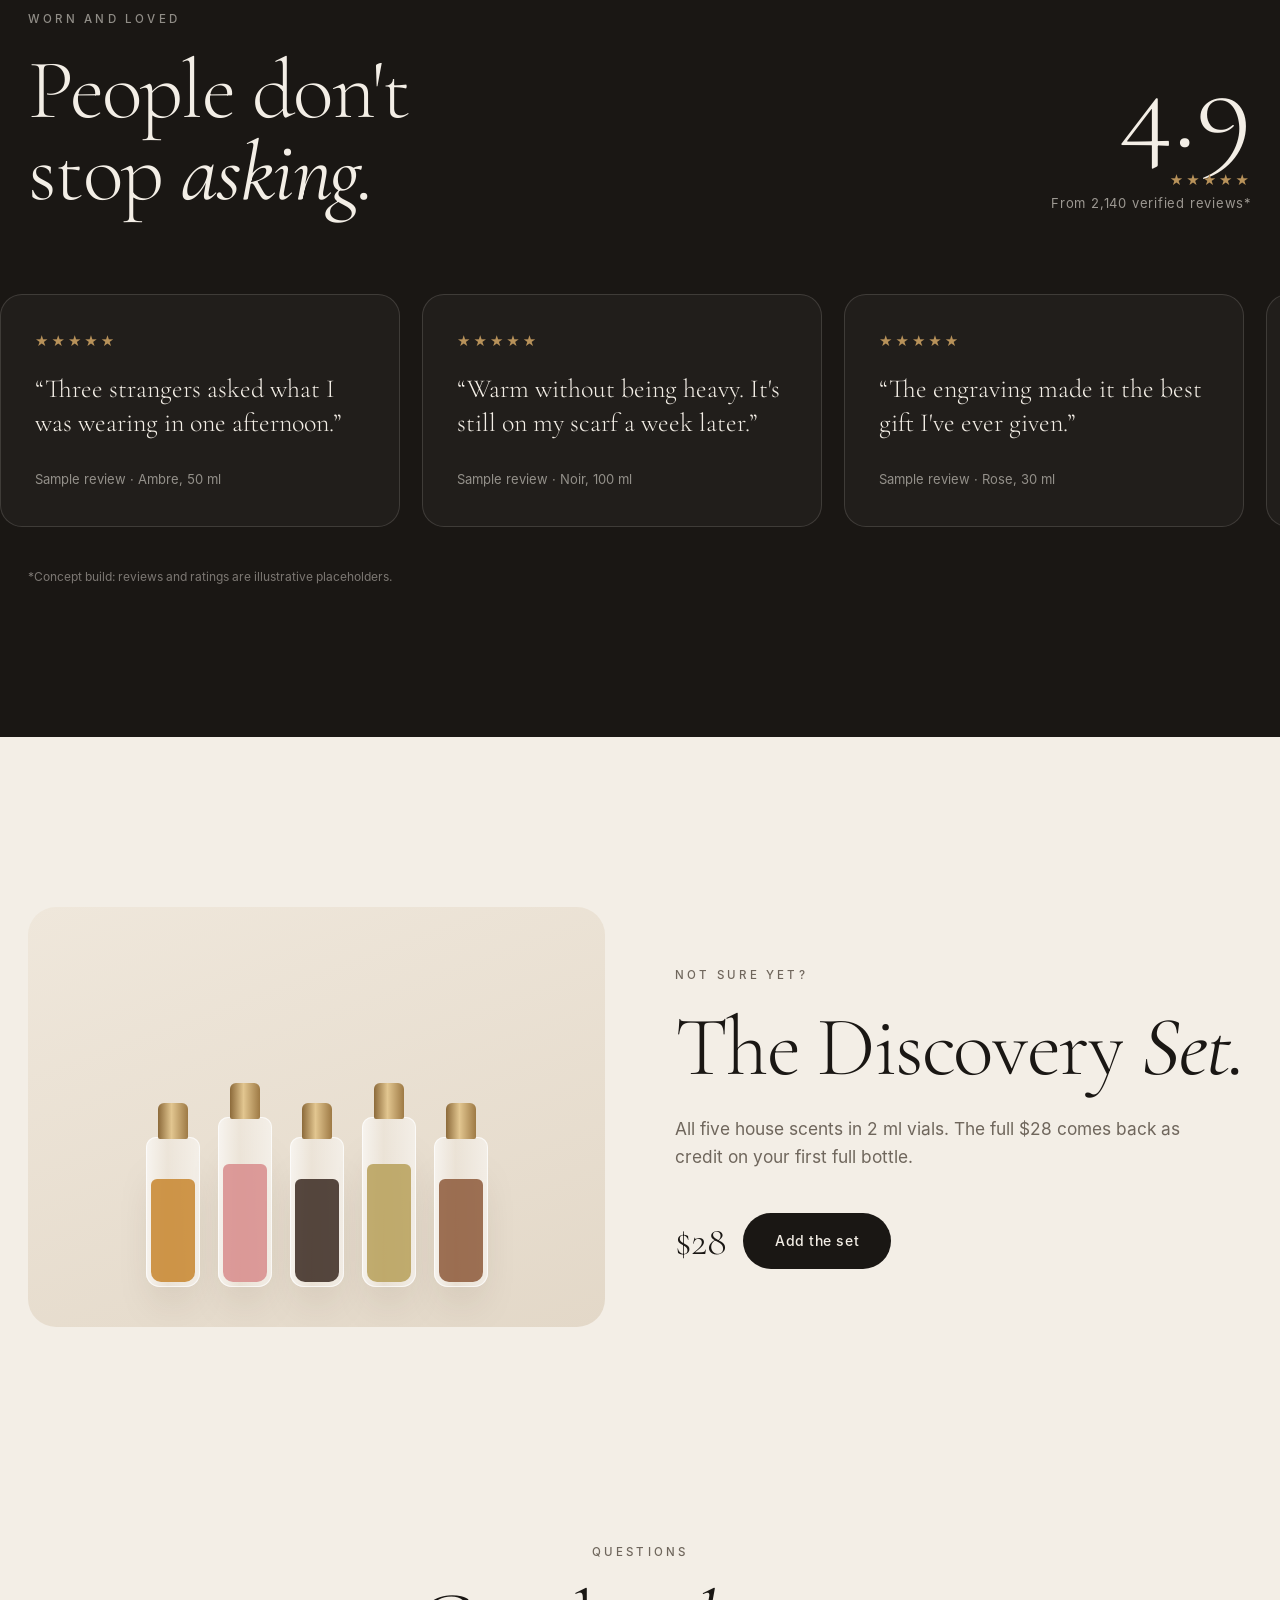
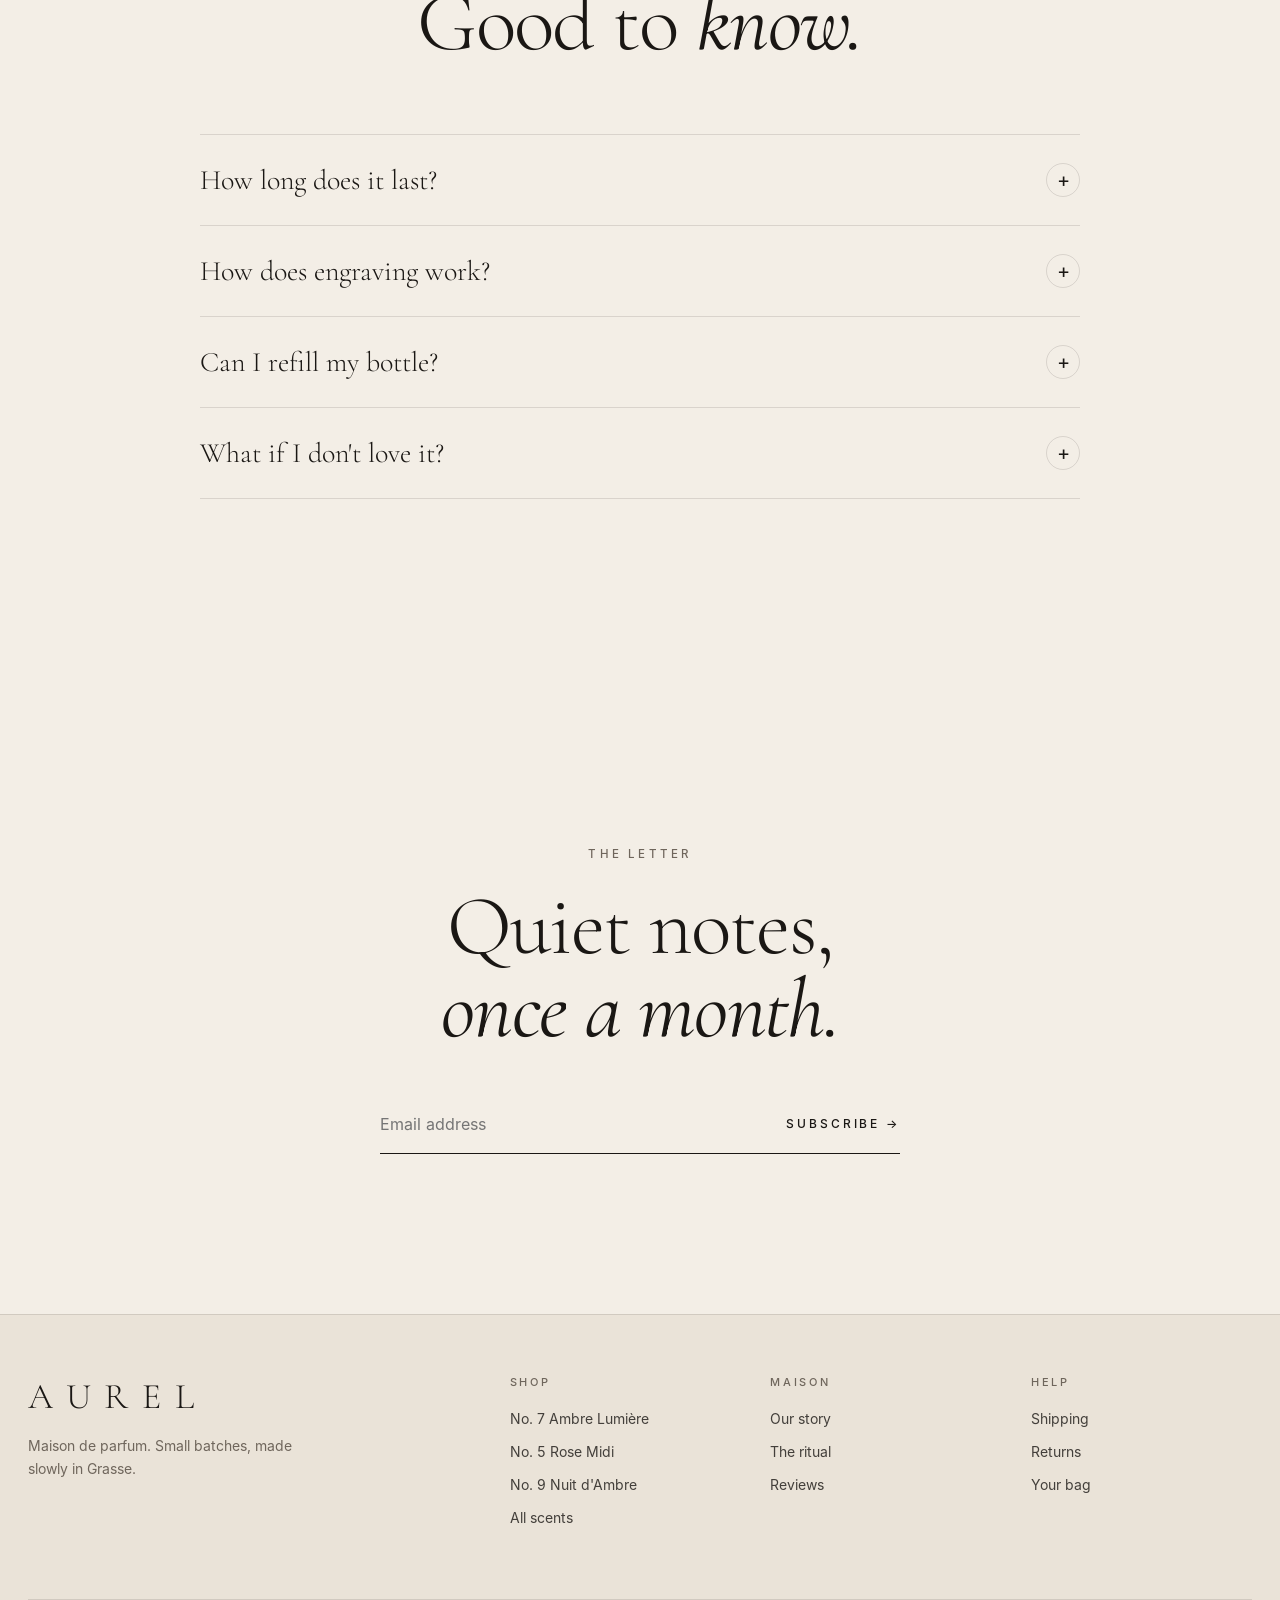
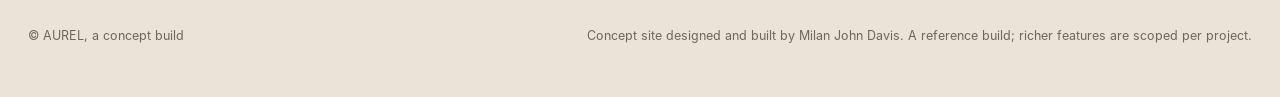
==== commit 7ac31d58: "Engraving follows each bottle face angle (pages and styles)" ====
--- a/index.html
+++ b/index.html
@@ -8,7 +8,7 @@
 <meta name="theme-color" content="#F3EEE6">
 <link rel="icon" href="data:image/svg+xml,%3Csvg xmlns='http://www.w3.org/2000/svg' viewBox='0 0 32 32'%3E%3Crect width='32' height='32' rx='8' fill='%231A1714'/%3E%3Ctext x='16' y='22' font-family='serif' font-size='18' fill='%23D9B77E' text-anchor='middle'%3EA%3C/text%3E%3C/svg%3E">
 <link rel="preload" href="Cormorant-300.woff2" as="font" type="font/woff2" crossorigin>
-<link rel="stylesheet" href="style.css?v=5">
+<link rel="stylesheet" href="style.css?v=6">
 </head>
 <body data-page="home">
 <div class="grain"></div>
@@ -104,6 +104,6 @@
 </div></section>
 </main>
 <footer class="site"></footer>
-<script type="module" src="home.js"></script>
+<script type="module" src="home.js?v=6"></script>
 </body>
 </html>
--- a/style.css
+++ b/style.css
@@ -625,3 +625,7 @@
 .chips button.on,.samples button.on{box-shadow:0 10px 22px -12px rgba(26,23,20,.55)}
 .qa button i{transition:transform .55s var(--spring),background .35s,color .35s}
 .bagbtn b{transition:transform .5s var(--spring),background .4s}
+/* engraving follows the angle of each bottle's face */
+.sp-eng{transform:translate(-50%,-50%) skewY(var(--sk,0deg));font-size:clamp(9px,1.35vw,18px)}
+.sp-eng.pulse{animation:engp2 .6s var(--silk)}
+@keyframes engp2{0%{filter:brightness(1.8);transform:translate(-50%,-50%) skewY(var(--sk,0deg)) scale(1.08)}100%{filter:none;transform:translate(-50%,-50%) skewY(var(--sk,0deg))}}
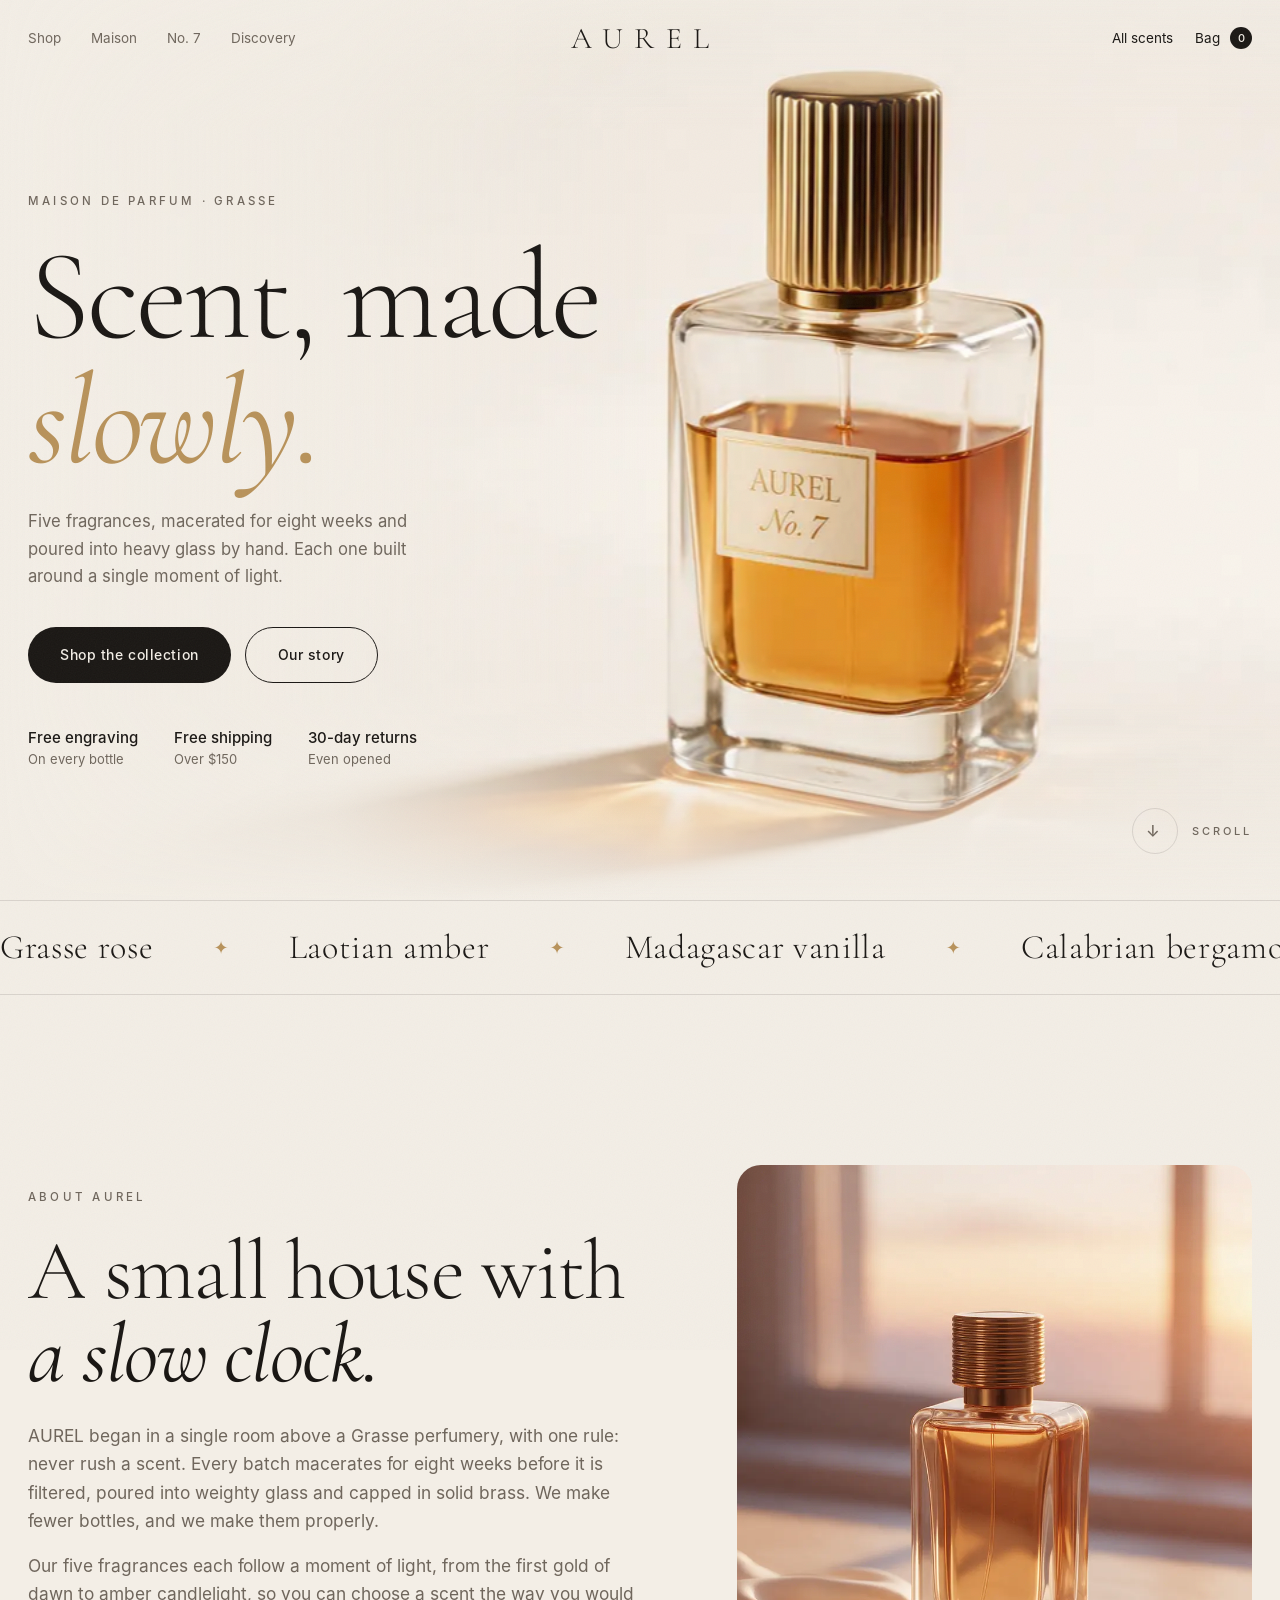
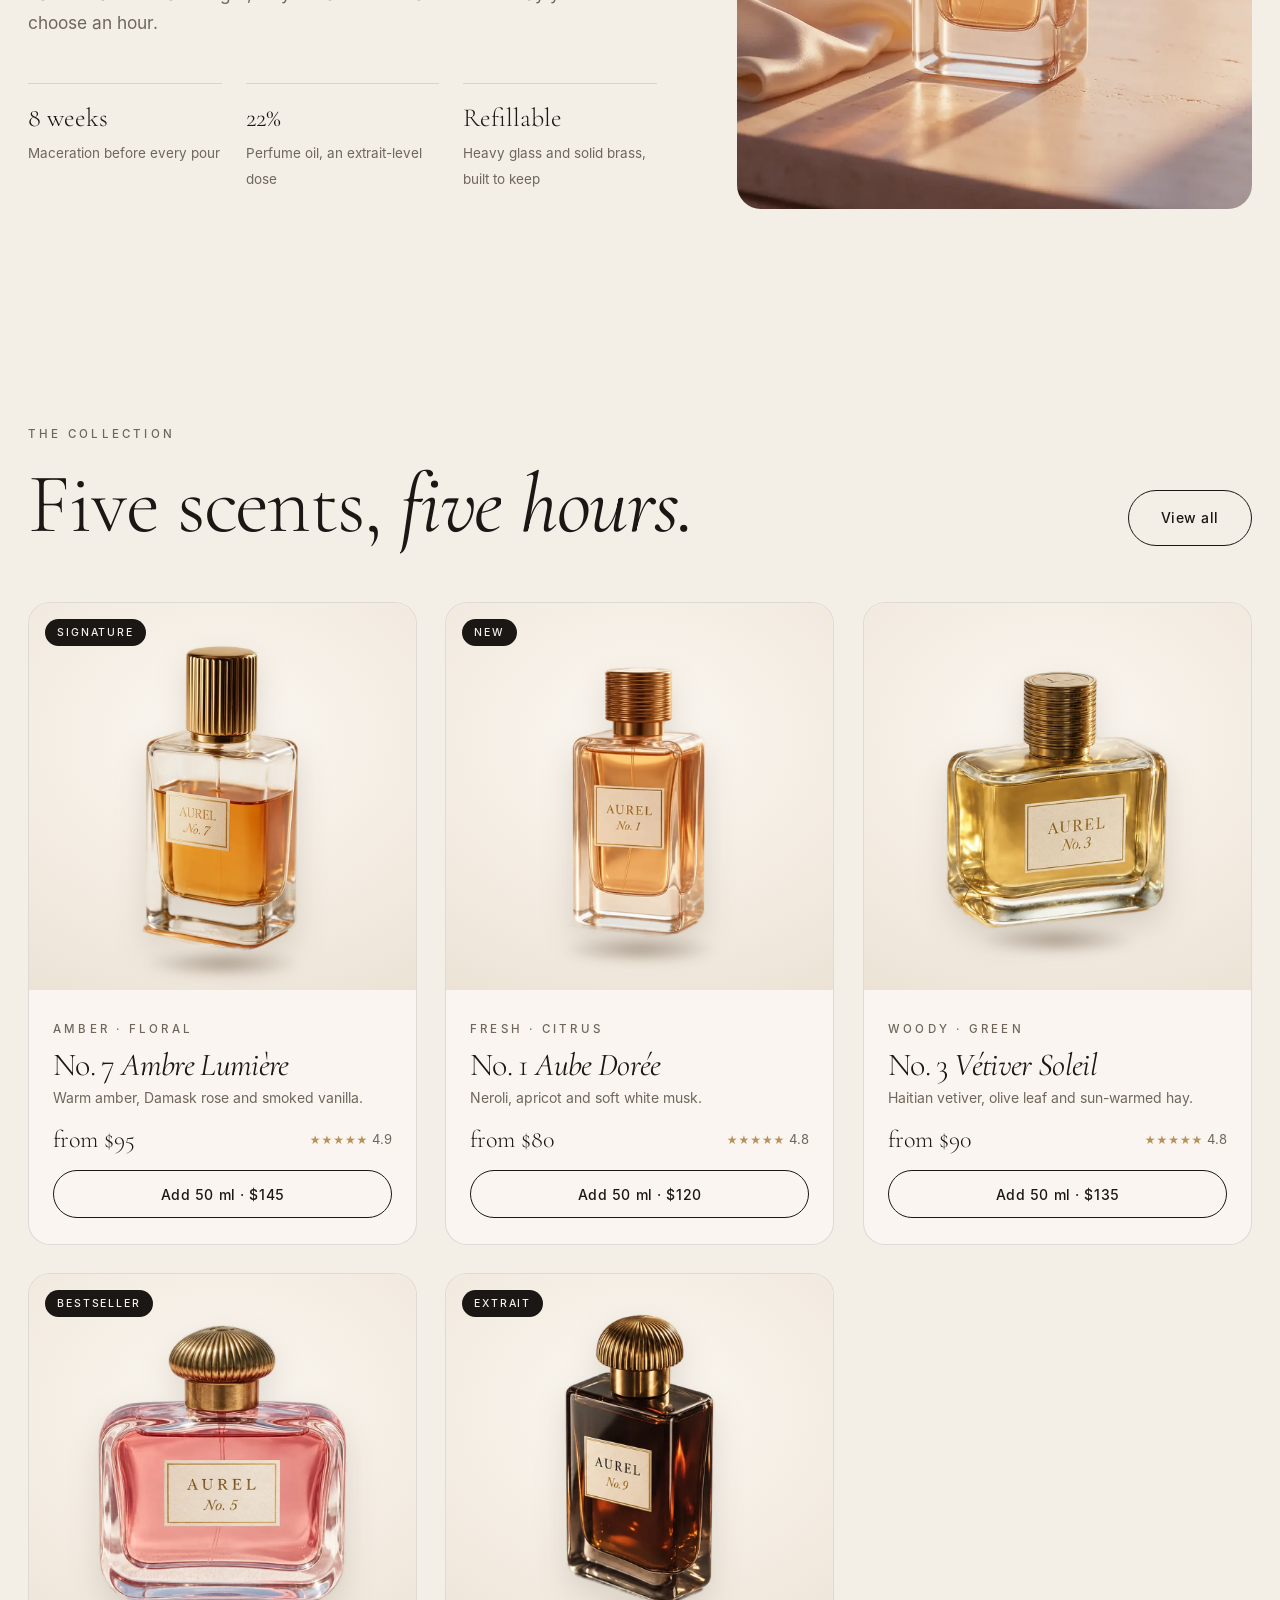
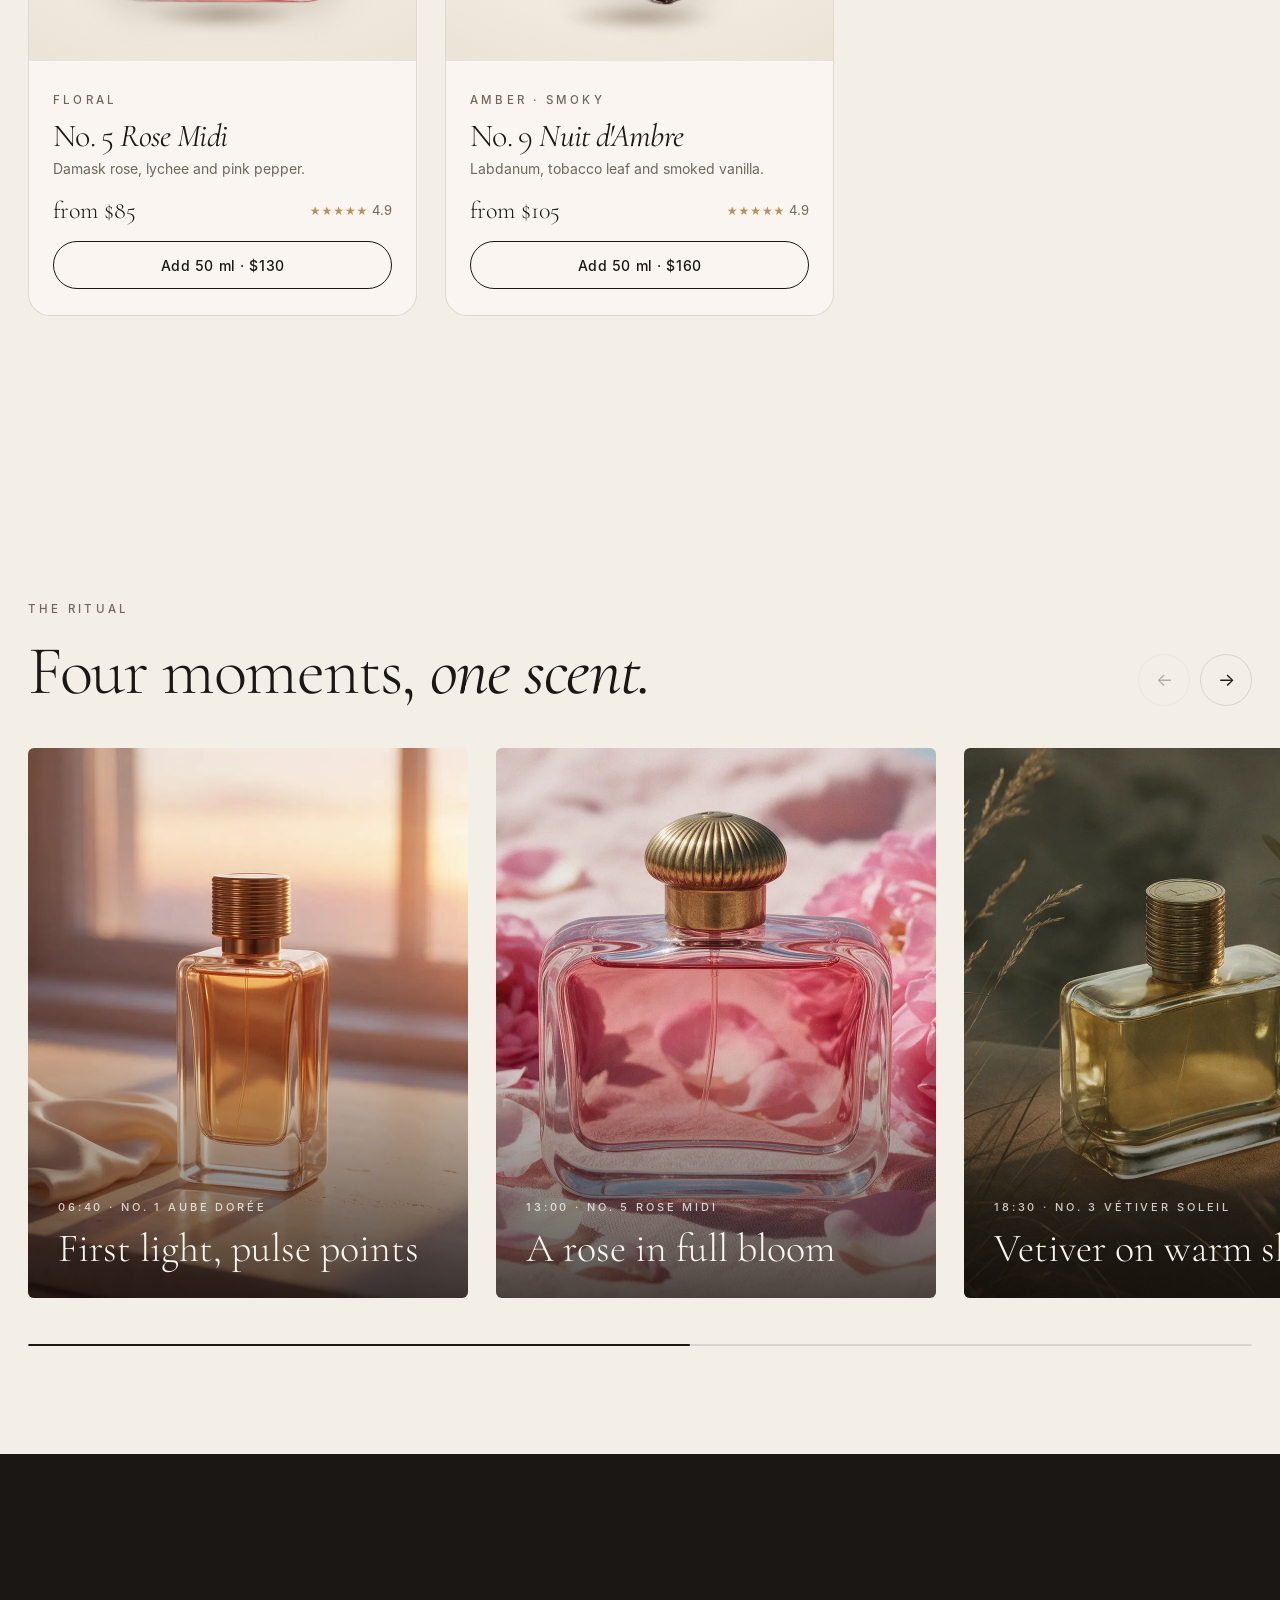
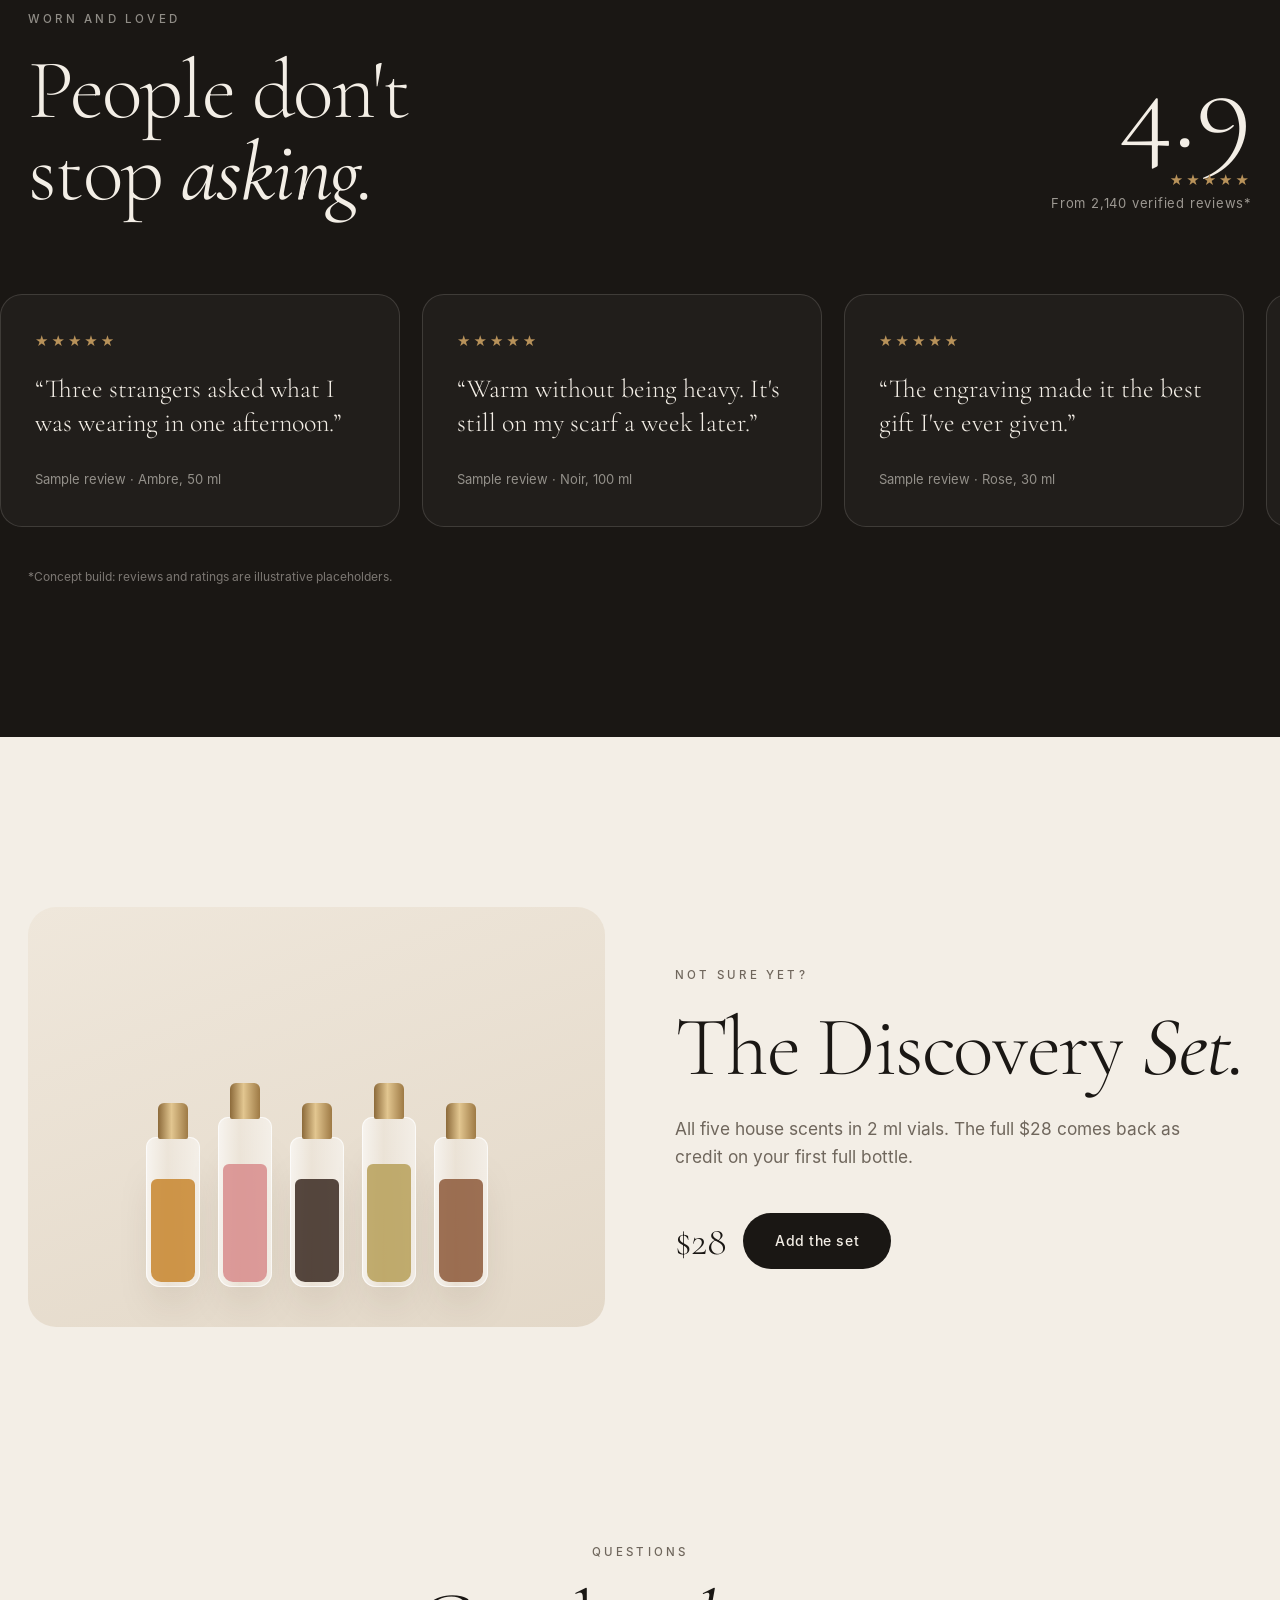
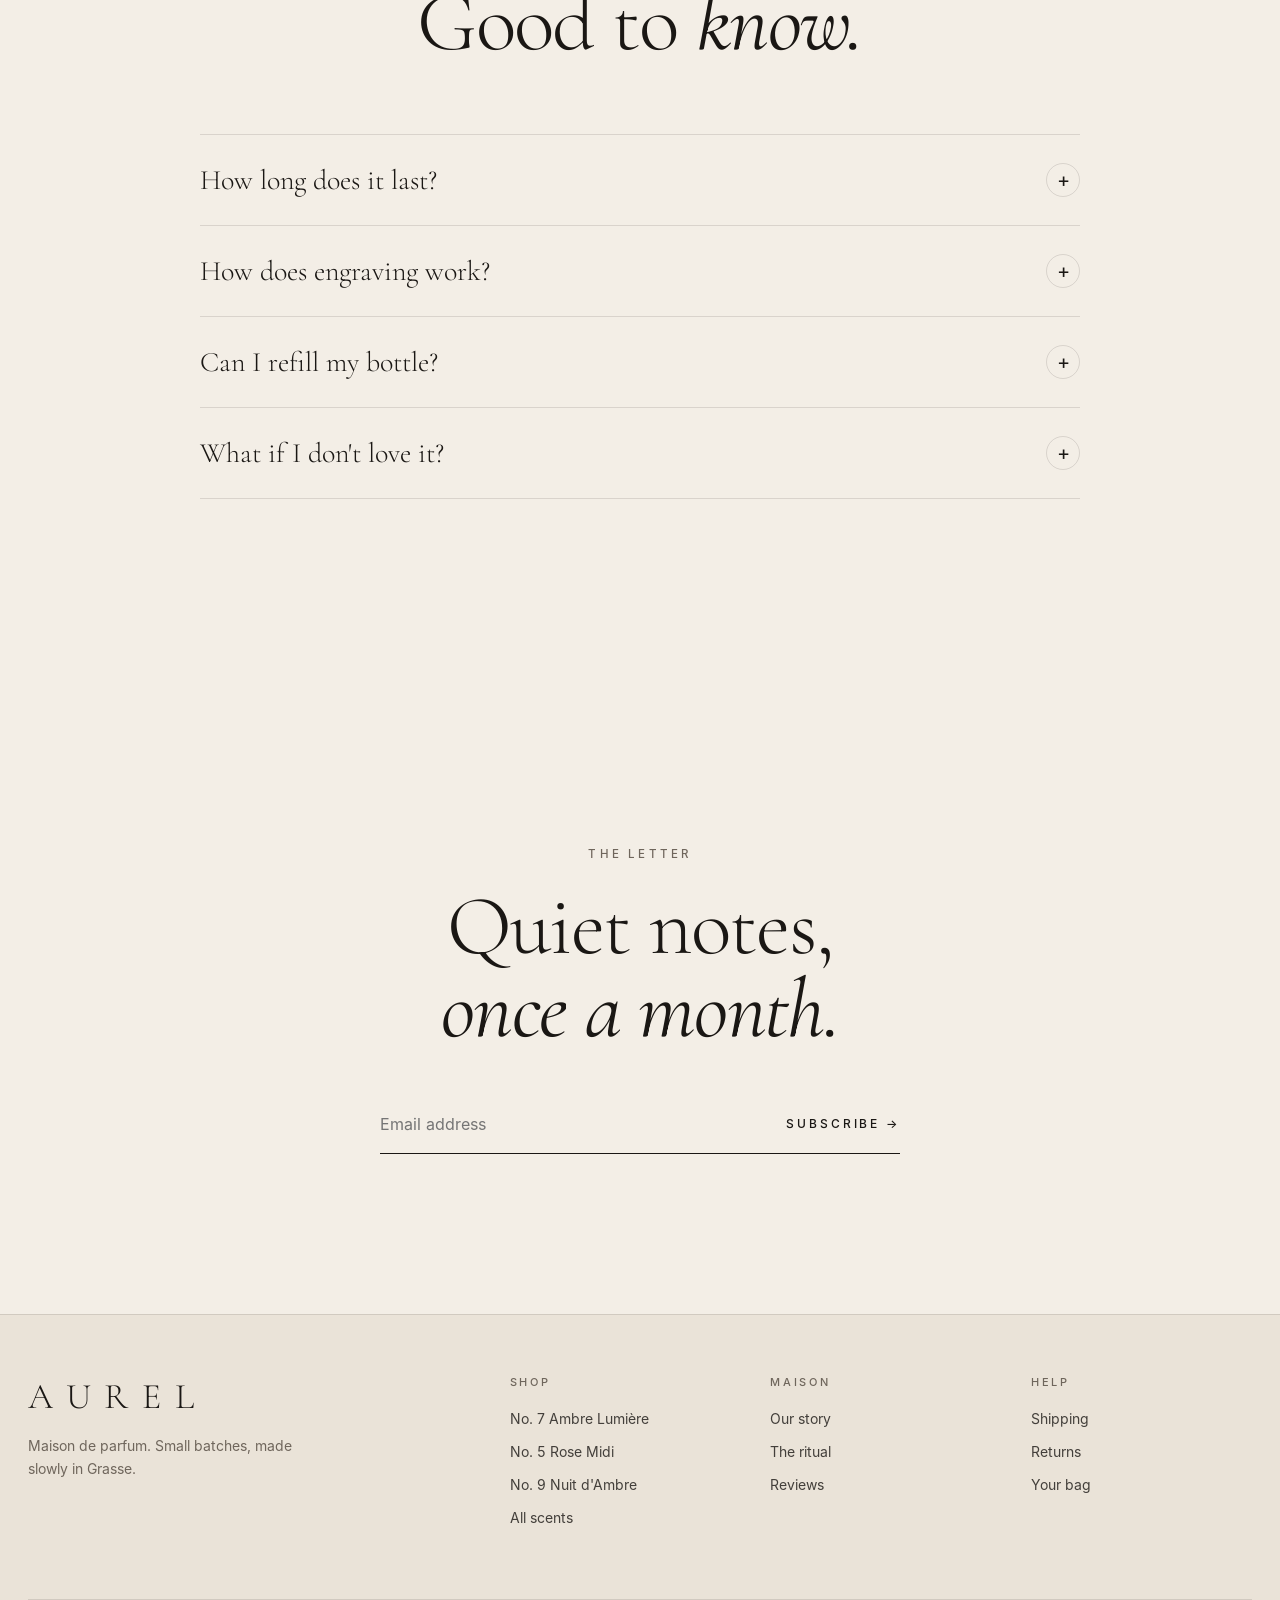
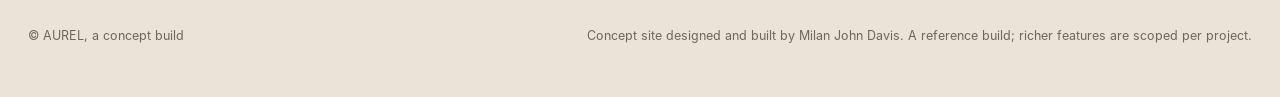
==== commit 10017a1e: "Consistent motion on every device, wheel scrolls the ritual on desktop (pages and styles)" ====
--- a/index.html
+++ b/index.html
@@ -8,7 +8,7 @@
 <meta name="theme-color" content="#F3EEE6">
 <link rel="icon" href="data:image/svg+xml,%3Csvg xmlns='http://www.w3.org/2000/svg' viewBox='0 0 32 32'%3E%3Crect width='32' height='32' rx='8' fill='%231A1714'/%3E%3Ctext x='16' y='22' font-family='serif' font-size='18' fill='%23D9B77E' text-anchor='middle'%3EA%3C/text%3E%3C/svg%3E">
 <link rel="preload" href="Cormorant-300.woff2" as="font" type="font/woff2" crossorigin>
-<link rel="stylesheet" href="style.css?v=6">
+<link rel="stylesheet" href="style.css?v=7">
 </head>
 <body data-page="home">
 <div class="grain"></div>
@@ -104,6 +104,6 @@
 </div></section>
 </main>
 <footer class="site"></footer>
-<script type="module" src="home.js?v=6"></script>
+<script type="module" src="home.js?v=7"></script>
 </body>
 </html>
--- a/style.css
+++ b/style.css
@@ -271,7 +271,7 @@
  .eng input{font-size:19px}
  .hz .tile{width:76vw}
 }
-@media (prefers-reduced-motion:reduce){*,*::before,*::after{animation:none!important;transition-duration:.01s!important}.sp .w>span{transform:none}.rv{opacity:1;transform:none}}
+
 
 /* ===== multipage additions ===== */
 .hide-m{}
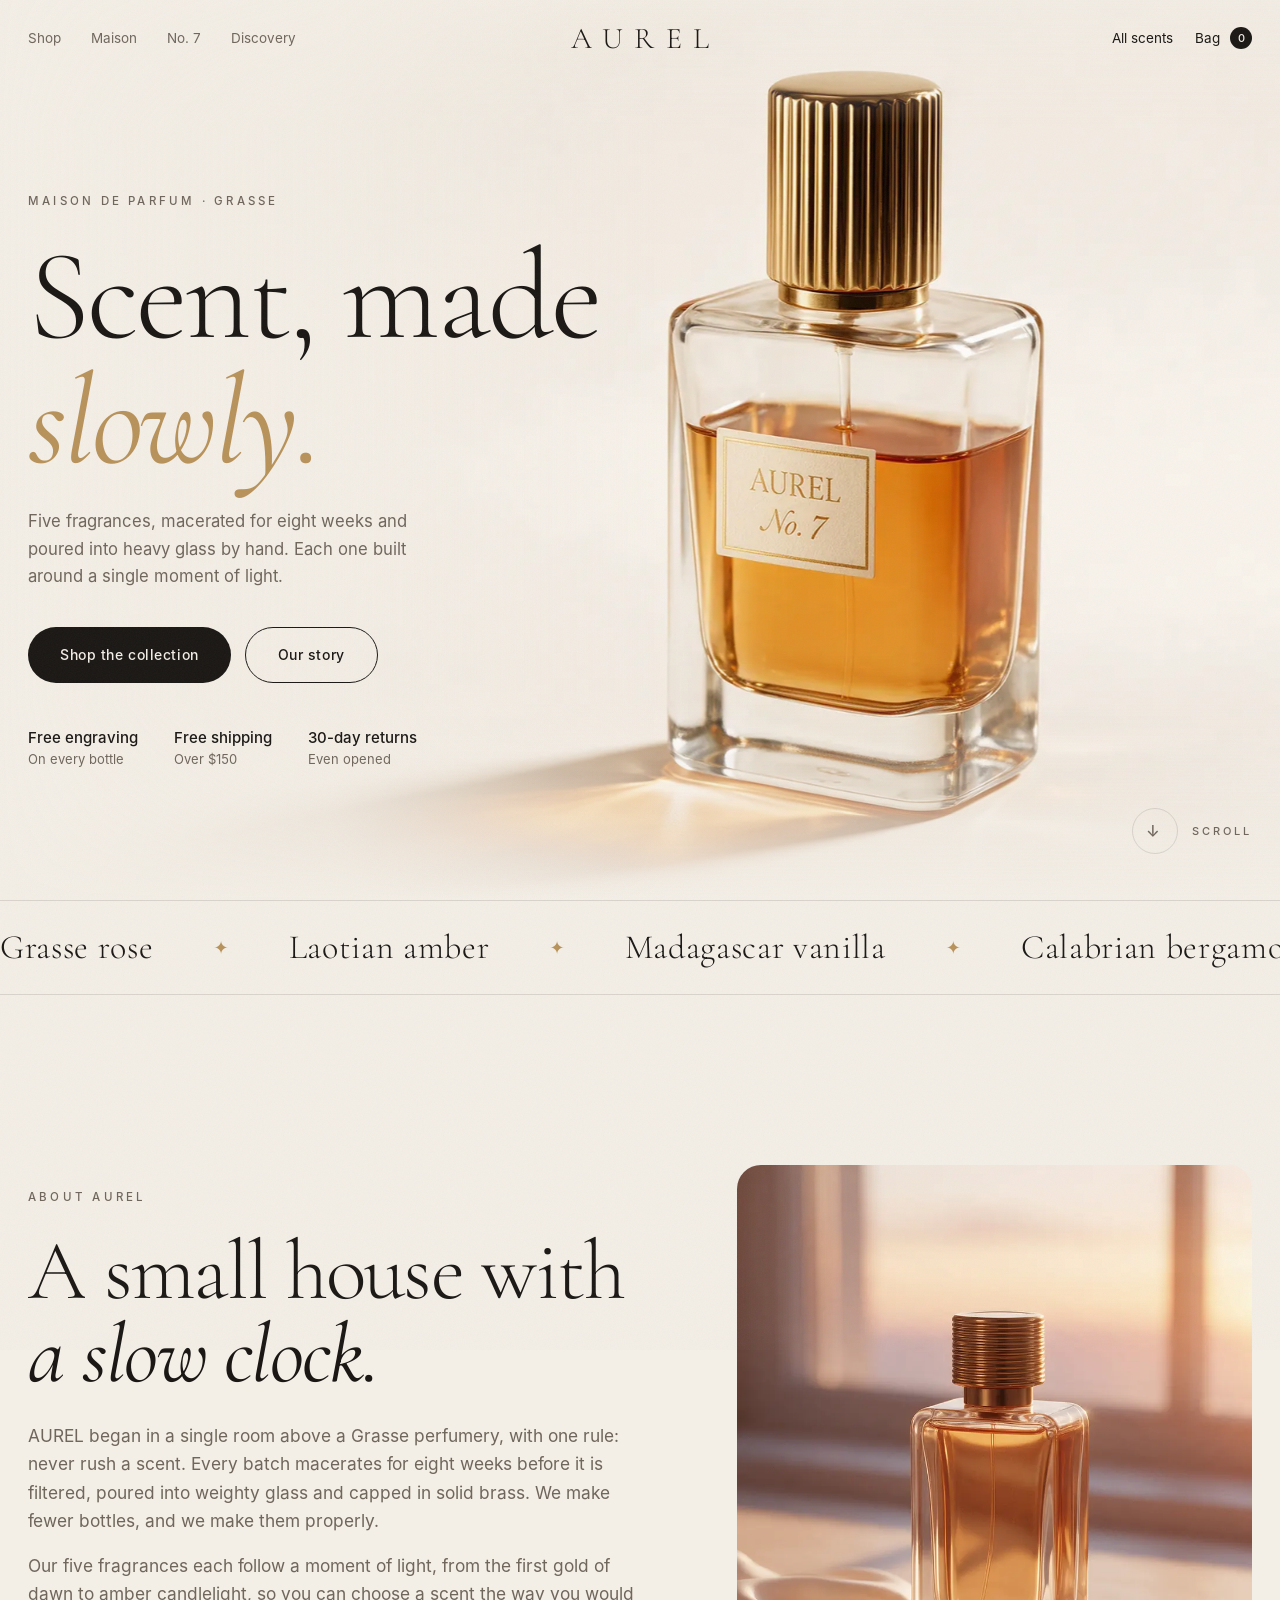
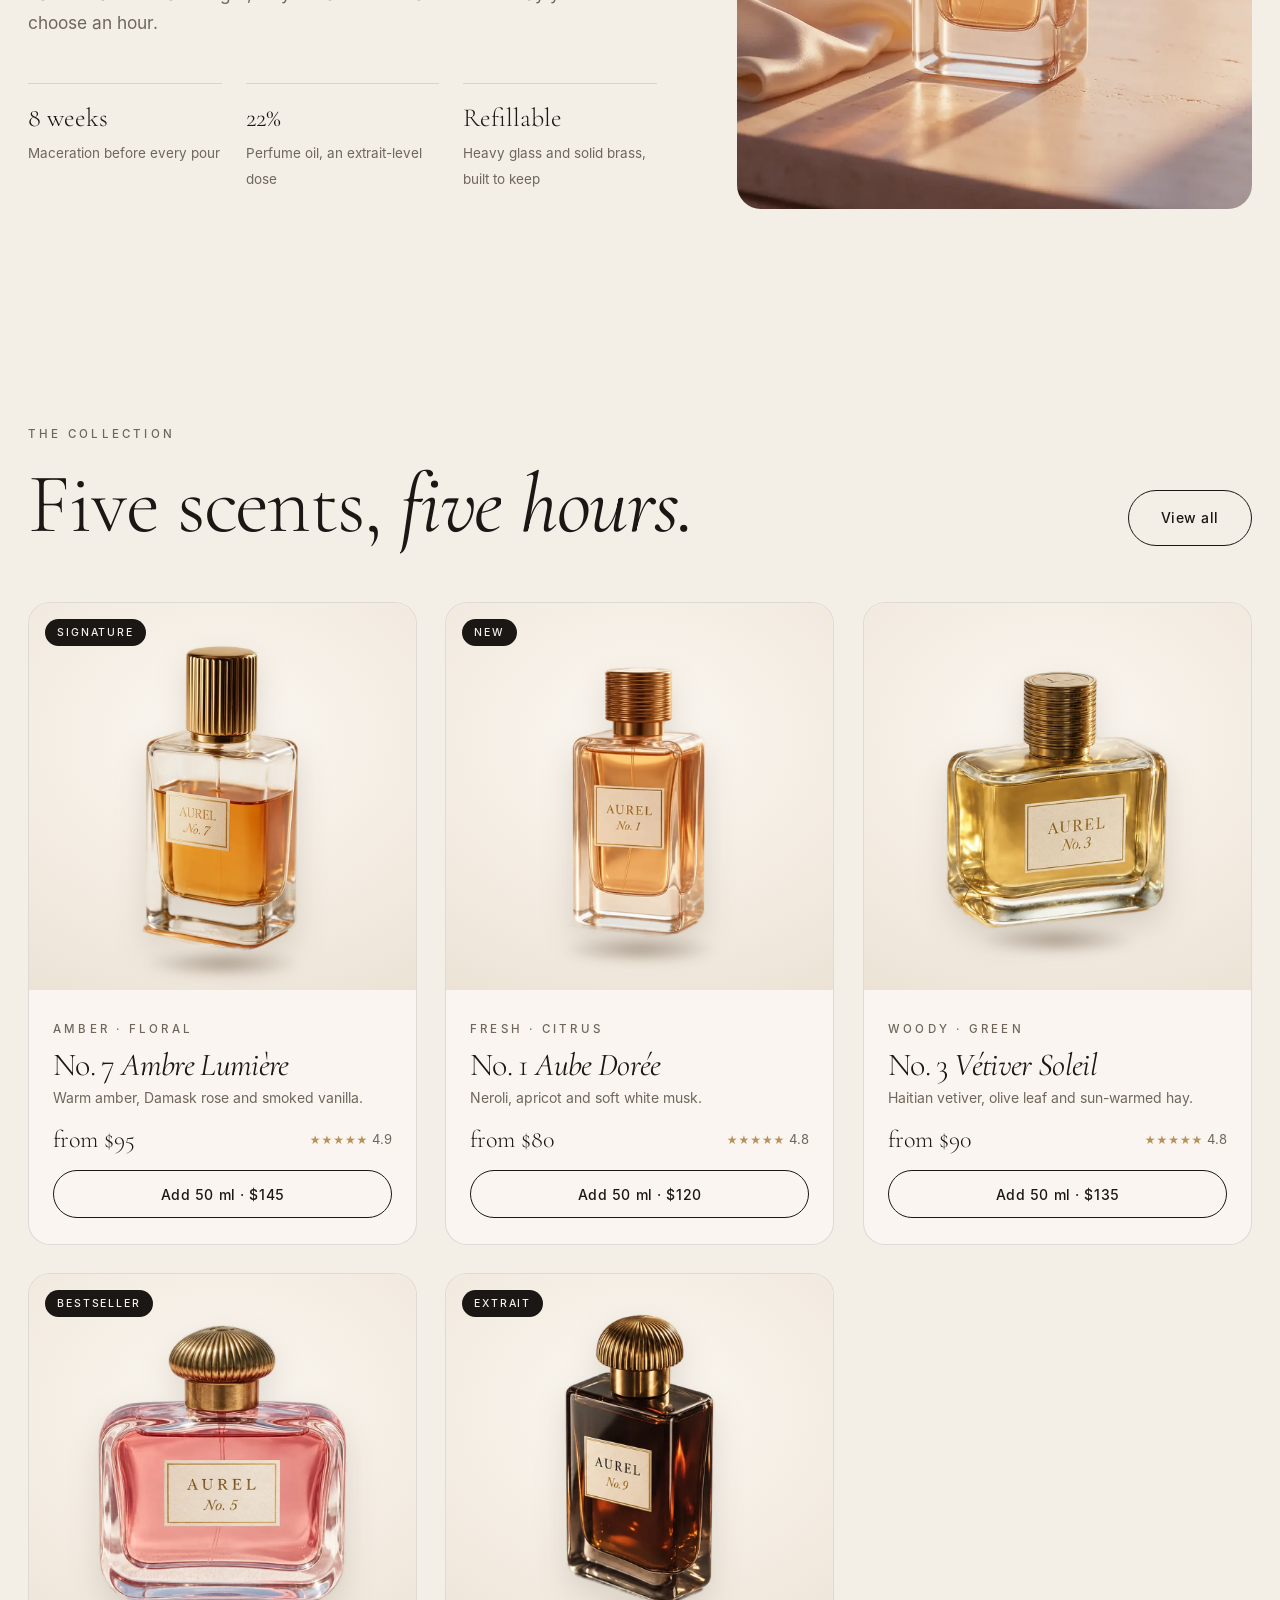
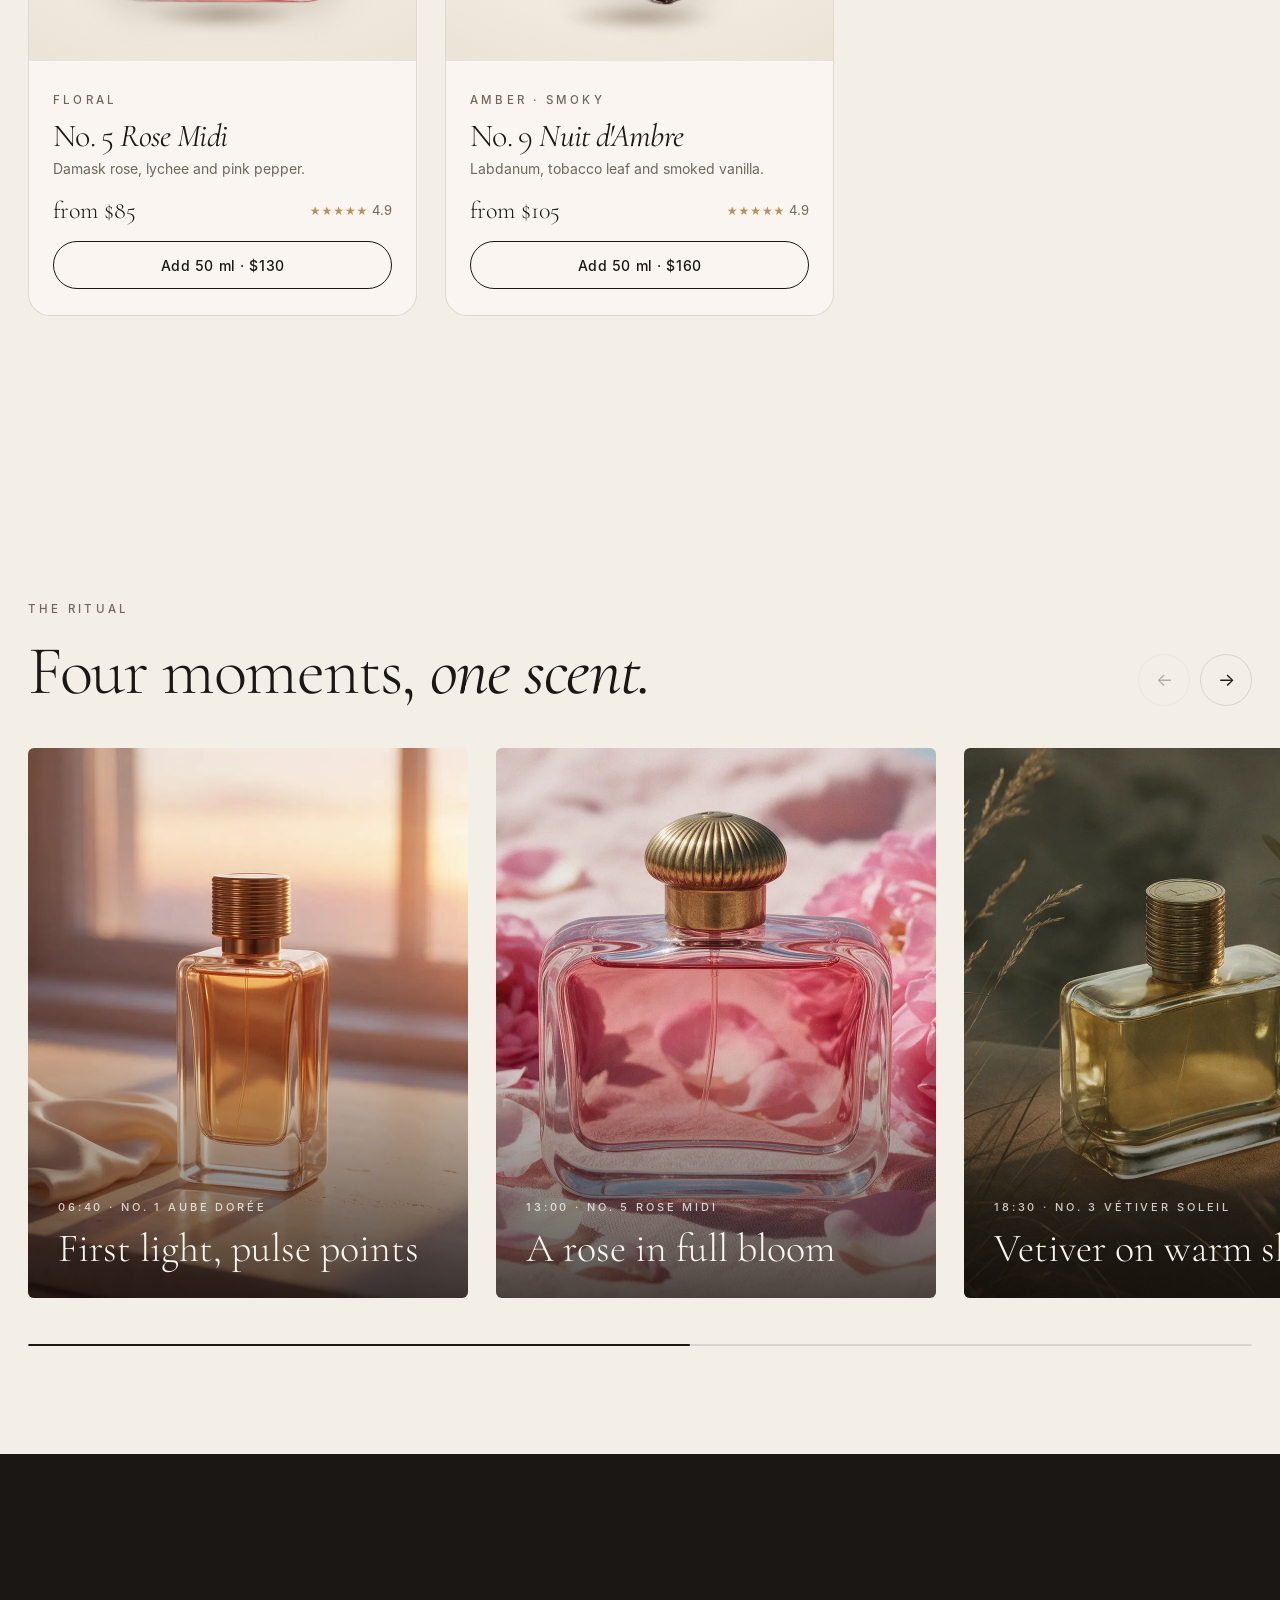
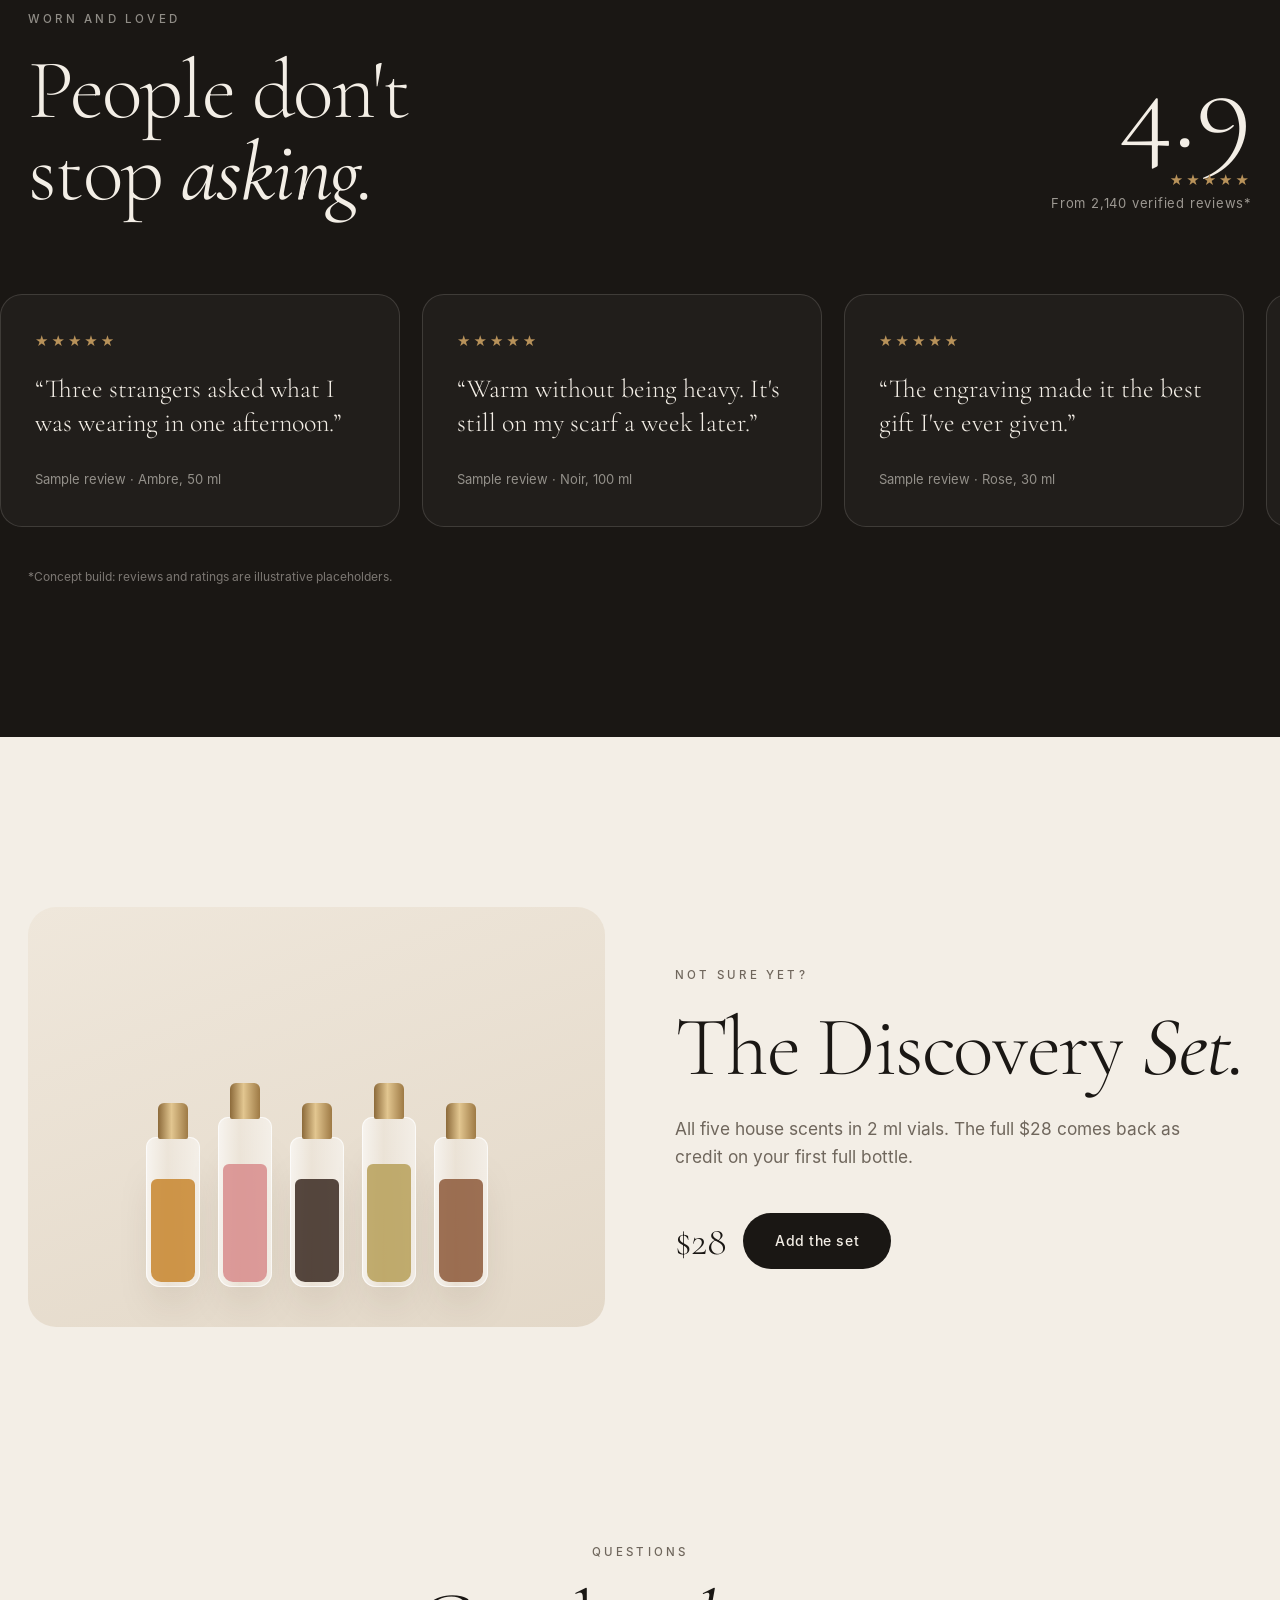
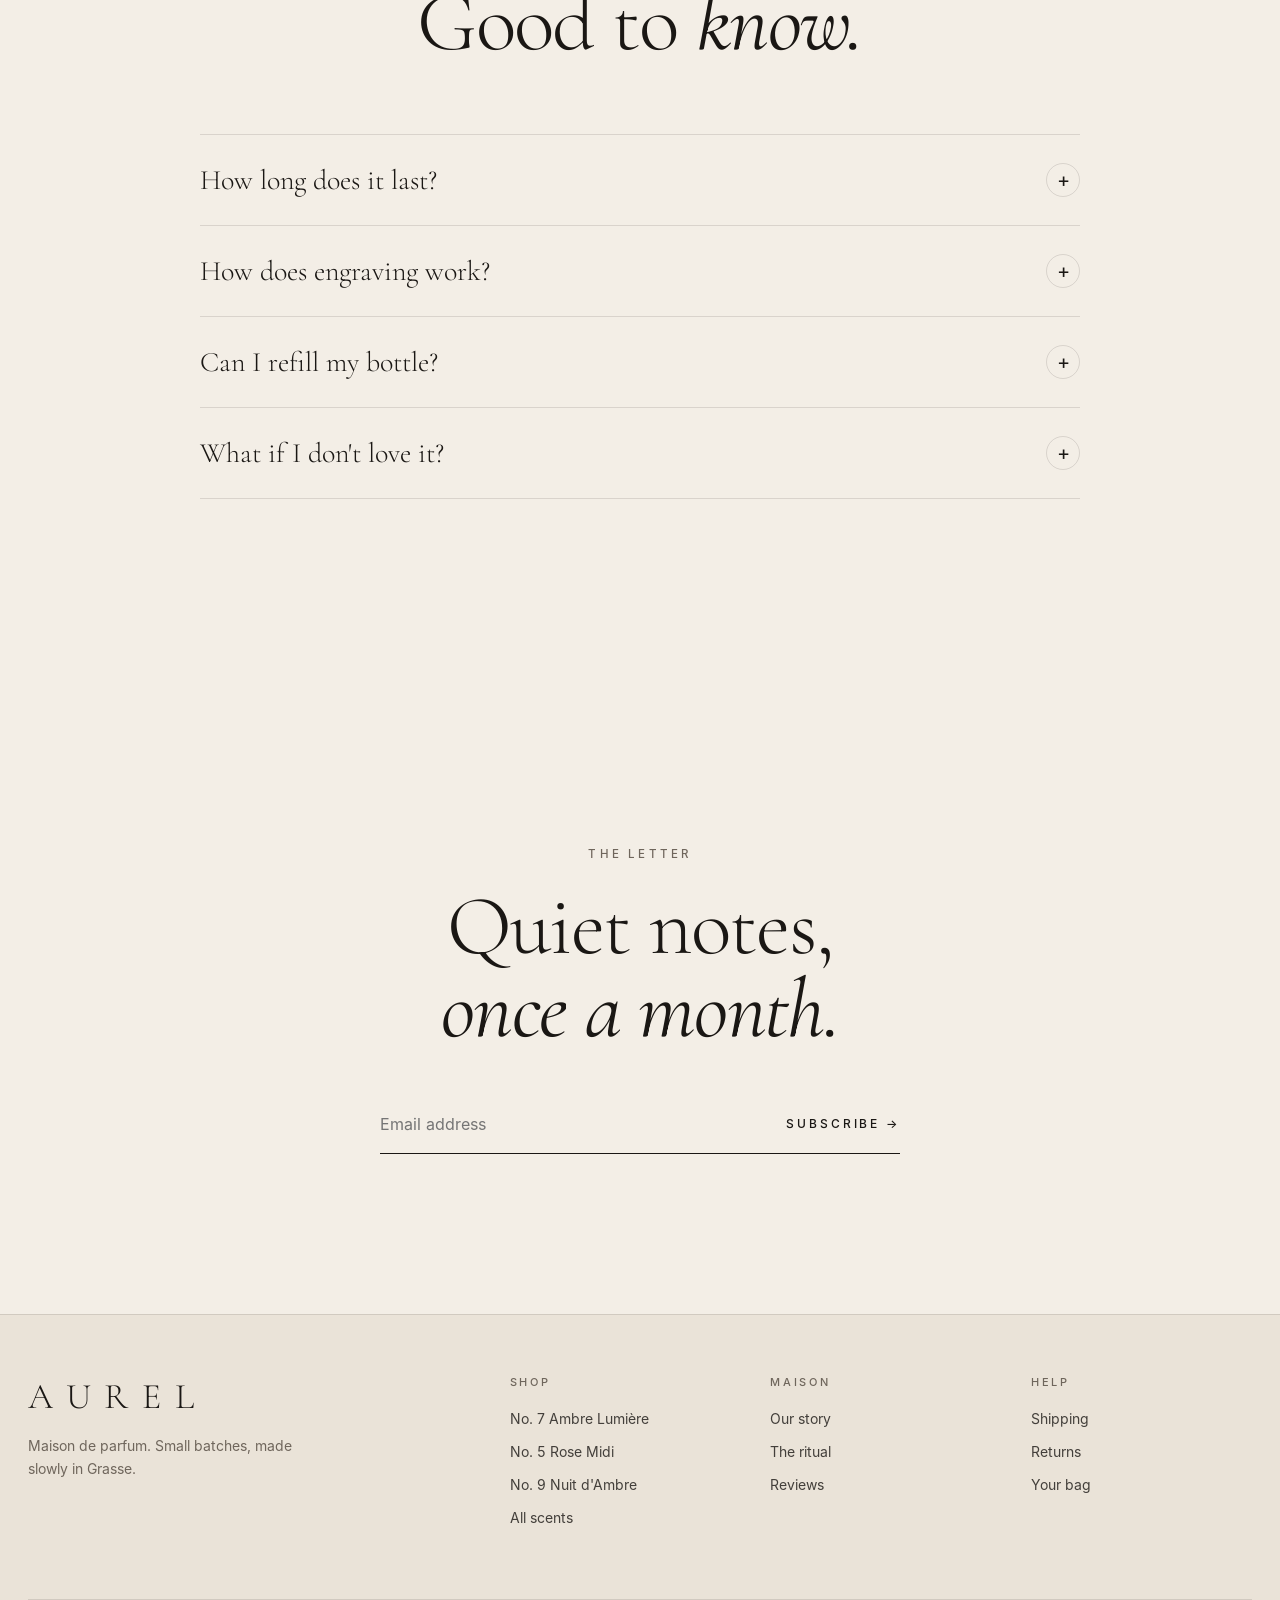
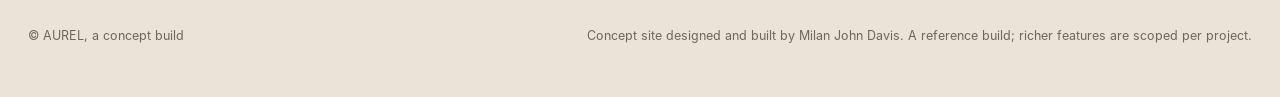
==== commit 374dffd7: "Roomier checkout fields" ====
--- a/index.html
+++ b/index.html
@@ -8,7 +8,7 @@
 <meta name="theme-color" content="#F3EEE6">
 <link rel="icon" href="data:image/svg+xml,%3Csvg xmlns='http://www.w3.org/2000/svg' viewBox='0 0 32 32'%3E%3Crect width='32' height='32' rx='8' fill='%231A1714'/%3E%3Ctext x='16' y='22' font-family='serif' font-size='18' fill='%23D9B77E' text-anchor='middle'%3EA%3C/text%3E%3C/svg%3E">
 <link rel="preload" href="Cormorant-300.woff2" as="font" type="font/woff2" crossorigin>
-<link rel="stylesheet" href="style.css?v=7">
+<link rel="stylesheet" href="style.css?v=8">
 </head>
 <body data-page="home">
 <div class="grain"></div>
--- a/style.css
+++ b/style.css
@@ -629,3 +629,6 @@
 .sp-eng{transform:translate(-50%,-50%) skewY(var(--sk,0deg));font-size:clamp(9px,1.35vw,18px)}
 .sp-eng.pulse{animation:engp2 .6s var(--silk)}
 @keyframes engp2{0%{filter:brightness(1.8);transform:translate(-50%,-50%) skewY(var(--sk,0deg)) scale(1.08)}100%{filter:none;transform:translate(-50%,-50%) skewY(var(--sk,0deg))}}
+/* checkout fields: full-height typing space (flex:1 was collapsing them inside the column layout) */
+.field input,.field select{flex:none;height:54px;padding:0 18px;font-size:16px;border-radius:14px}
+.field select{appearance:none;-webkit-appearance:none;background:rgba(255,255,255,.5) url("data:image/svg+xml,%3Csvg xmlns='http://www.w3.org/2000/svg' width='12' height='8' viewBox='0 0 12 8'%3E%3Cpath d='M1 1.5l5 5 5-5' fill='none' stroke='%231A1714' stroke-width='1.5'/%3E%3C/svg%3E") no-repeat right 18px center;padding-right:44px;cursor:pointer}
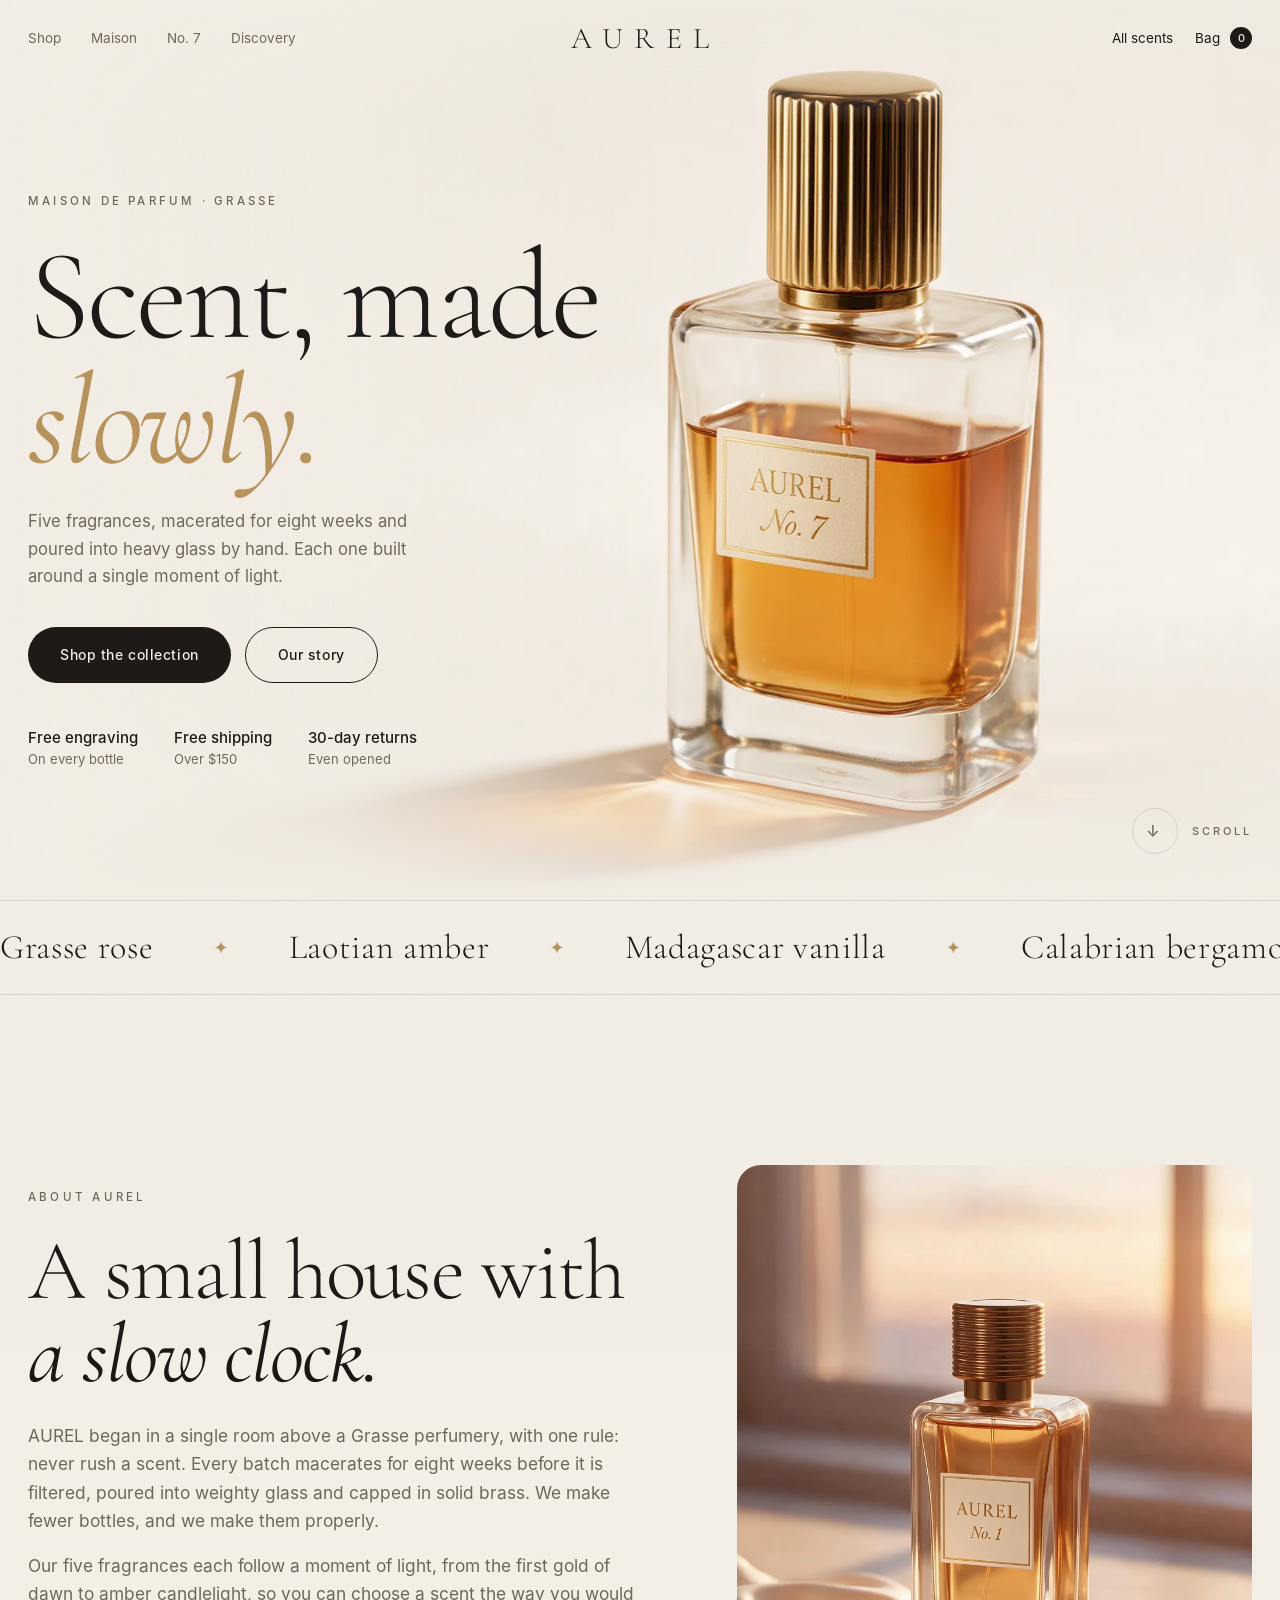
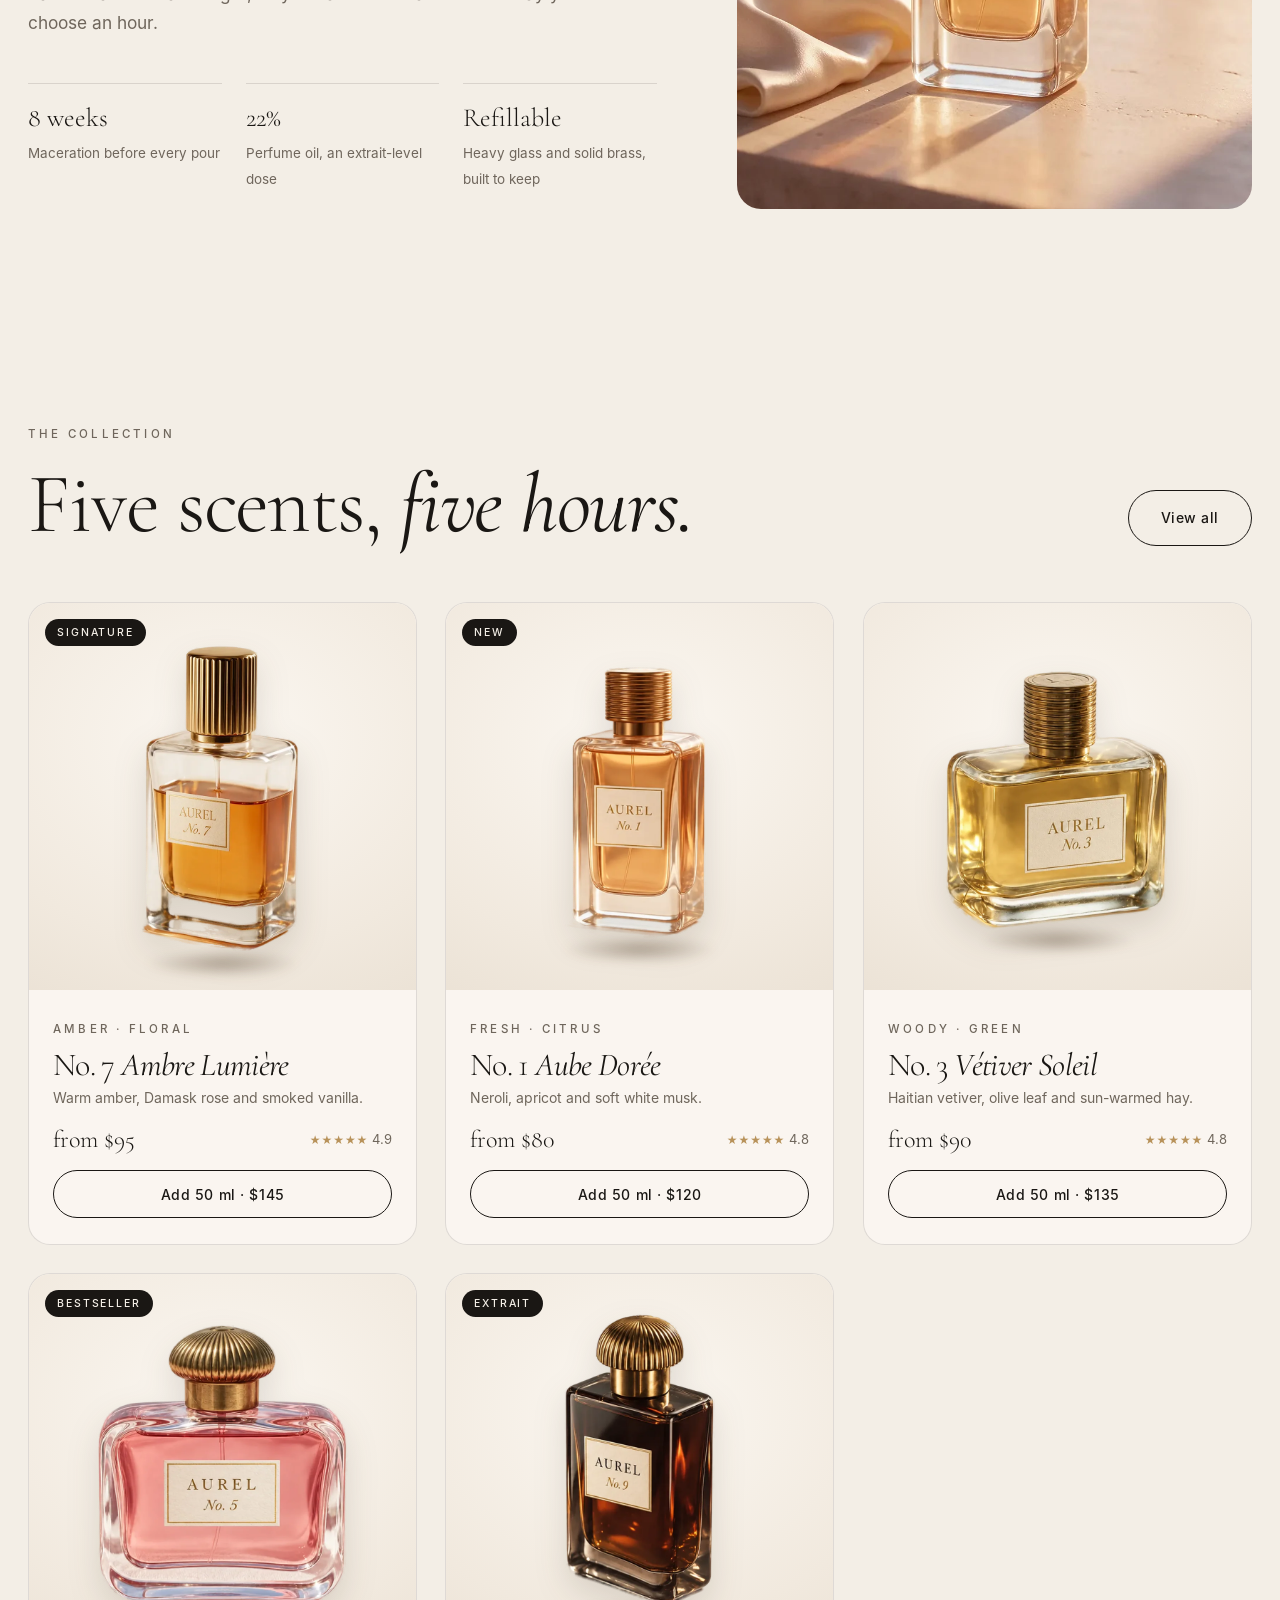
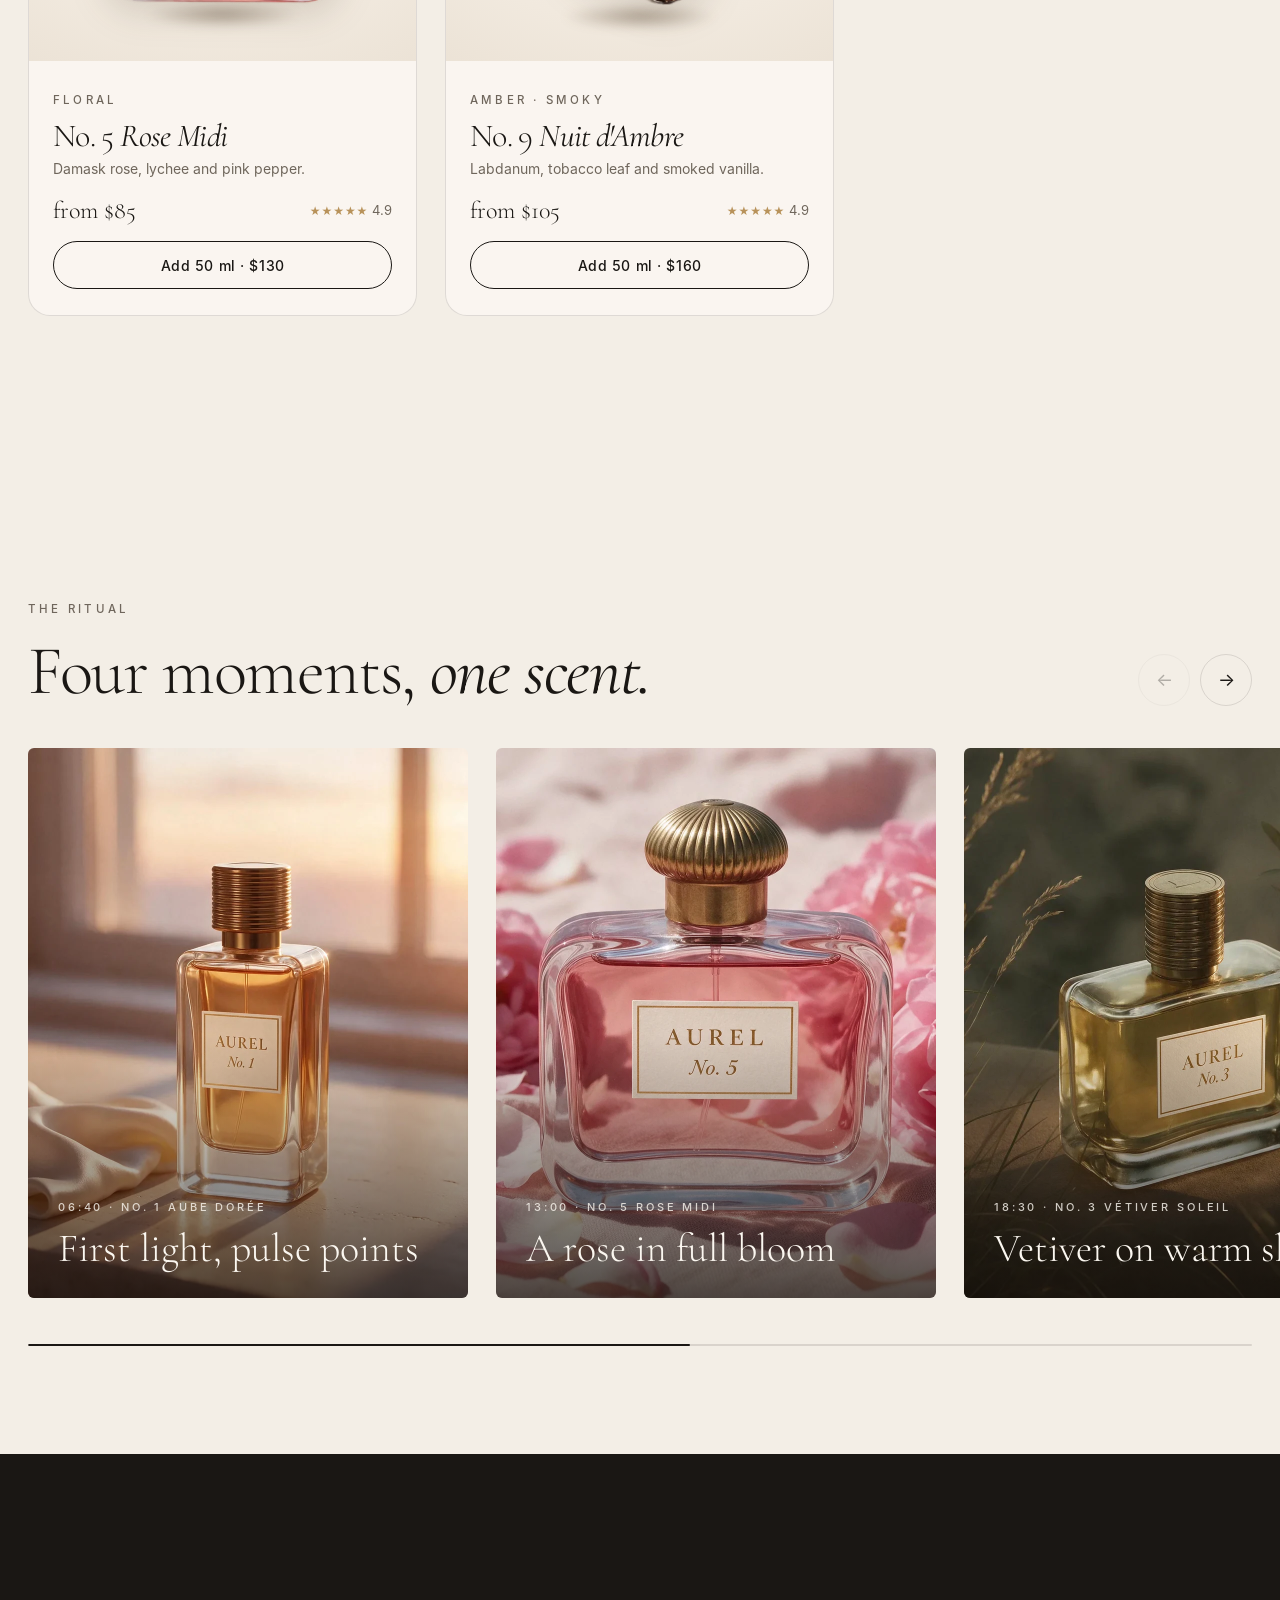
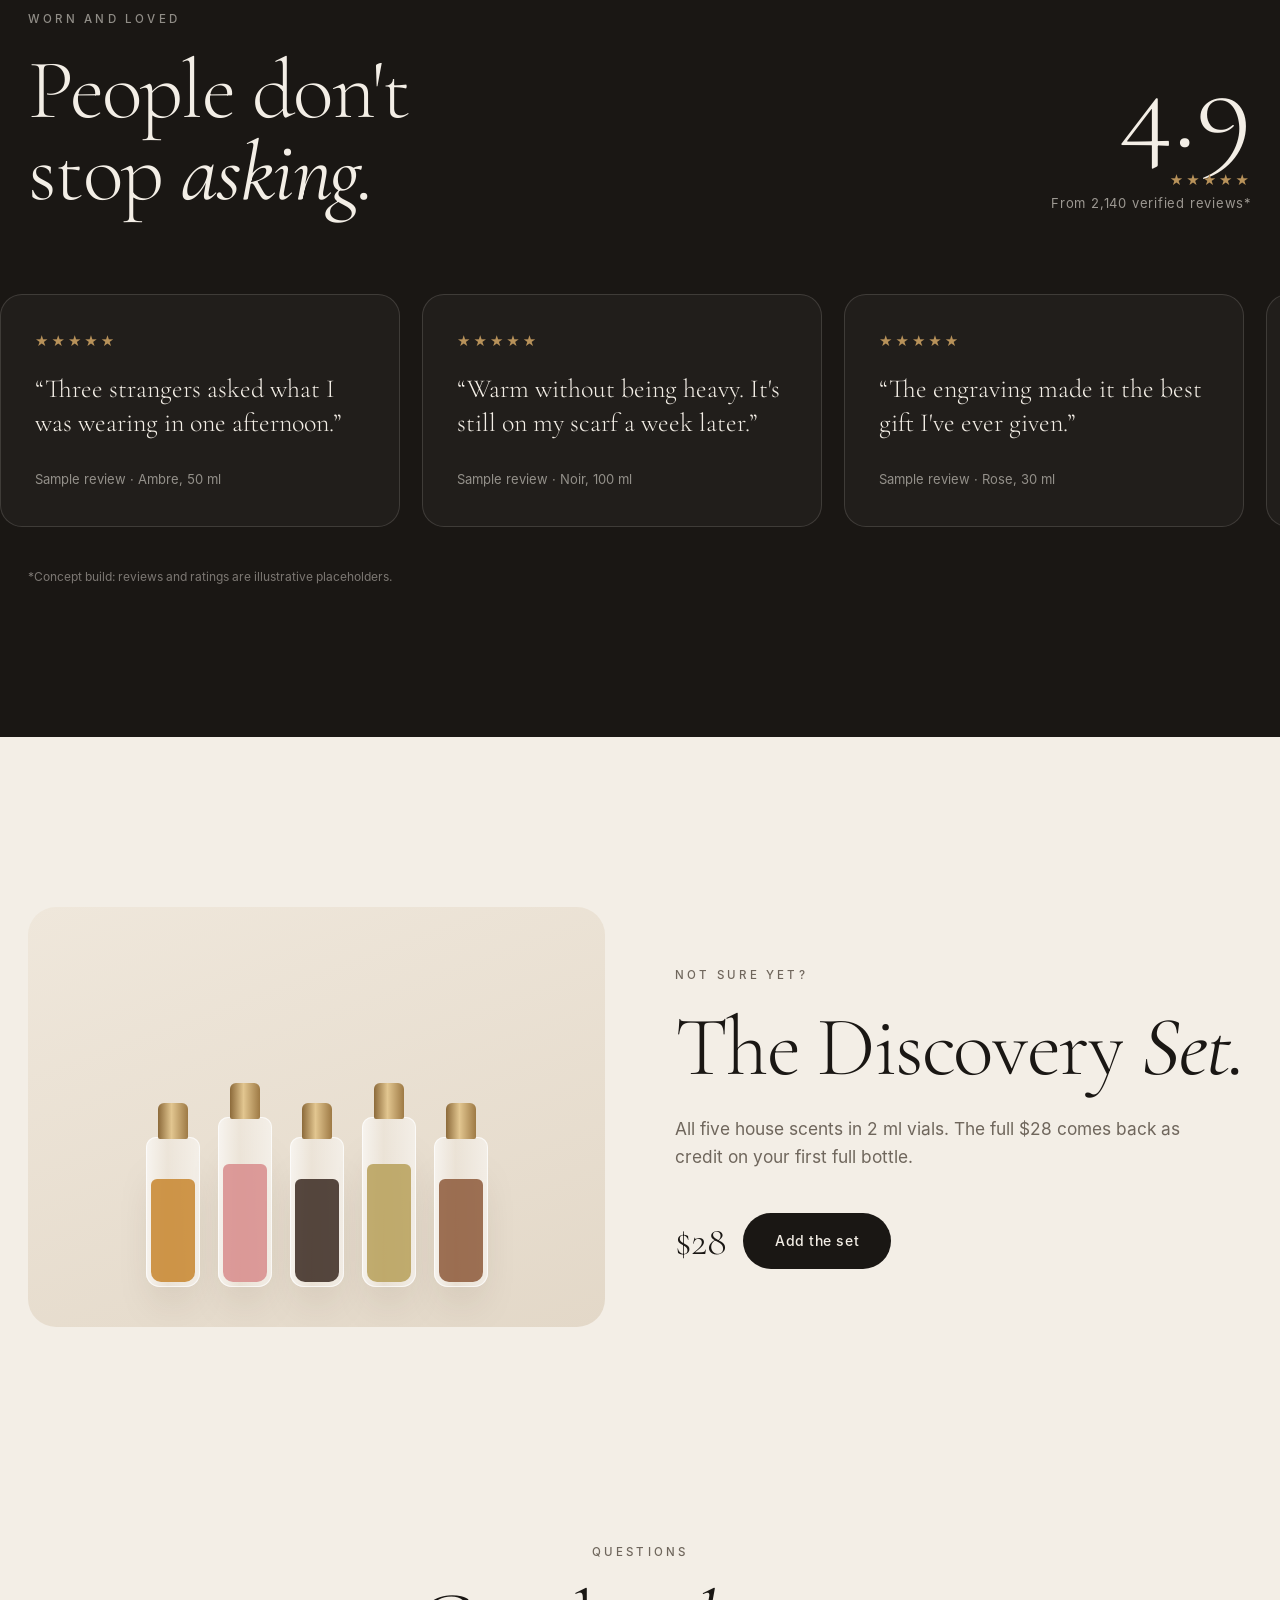
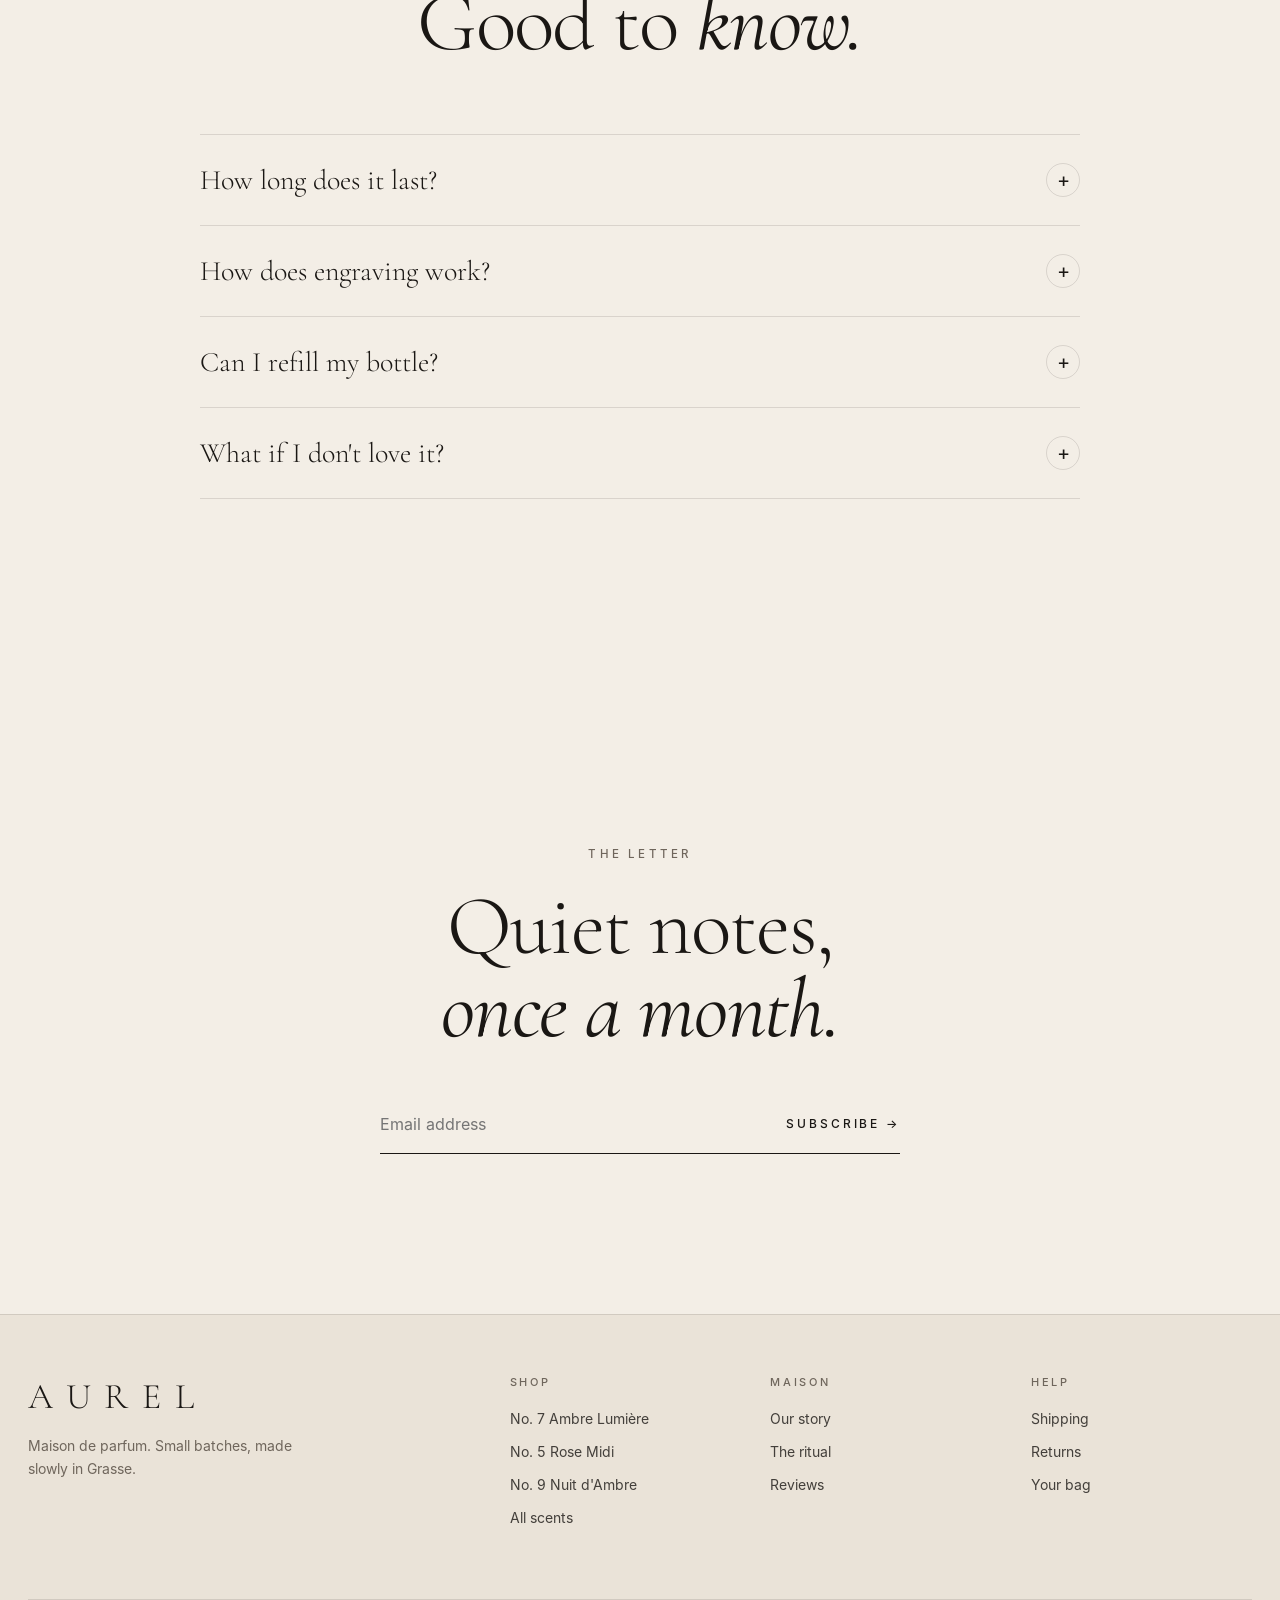
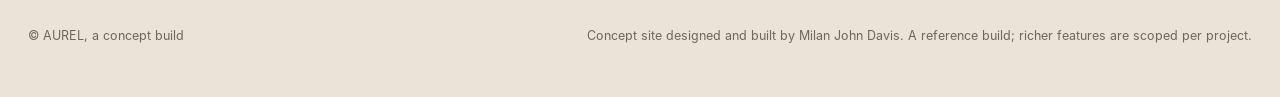
==== commit 2db6bd57: "Use labelled photos across the store (pages and styles)" ====
--- a/index.html
+++ b/index.html
@@ -8,7 +8,7 @@
 <meta name="theme-color" content="#F3EEE6">
 <link rel="icon" href="data:image/svg+xml,%3Csvg xmlns='http://www.w3.org/2000/svg' viewBox='0 0 32 32'%3E%3Crect width='32' height='32' rx='8' fill='%231A1714'/%3E%3Ctext x='16' y='22' font-family='serif' font-size='18' fill='%23D9B77E' text-anchor='middle'%3EA%3C/text%3E%3C/svg%3E">
 <link rel="preload" href="Cormorant-300.woff2" as="font" type="font/woff2" crossorigin>
-<link rel="stylesheet" href="style.css?v=8">
+<link rel="stylesheet" href="style.css?v=9">
 </head>
 <body data-page="home">
 <div class="grain"></div>
@@ -44,7 +44,7 @@
       <div class="rv" style="--d:.2s"><b>Refillable</b><span>Heavy glass and solid brass, built to keep</span></div>
     </div>
   </div>
-  <div class="ph rv"><img src="morning.webp" alt="An AUREL bottle on a travertine vanity in morning light" loading="lazy"></div>
+  <div class="ph rv"><img src="morning-l.webp" alt="An AUREL bottle on a travertine vanity in morning light" loading="lazy"></div>
 </div></section>
 <section class="sec" id="collection" style="padding-top:40px"><div class="wrap">
   <div style="display:flex;justify-content:space-between;align-items:end;gap:30px;flex-wrap:wrap;margin-bottom:56px">
@@ -57,10 +57,10 @@
   <div class="hzin">
     <div class="wrap head"><div><span class="lab">The ritual</span><h2 class="sp" style="margin-top:18px;font-size:clamp(44px,5.4vw,84px)">Four moments, <em>one scent.</em></h2></div><div class="harr"><button id="hprev" aria-label="Previous moments">←</button><button id="hnext" aria-label="Next moments">→</button></div></div>
     <div class="row" id="hrow" tabindex="0" aria-label="The ritual: four moments, scroll sideways">
-      <a class="tile" href="product.html?p=no1"><div class="art"><img src="morning.webp" alt="Morning: the bottle on a travertine vanity in sunrise light" loading="lazy" width="880" height="1100"></div><div class="cap"><small>06:40 · NO. 1 AUBE DORÉE</small><h4>First light, pulse points</h4></div></a>
-      <a class="tile" href="product.html?p=no5"><div class="art"><img src="midday.webp" alt="Midday: a rose-pink bottle among Damask roses" loading="lazy" width="880" height="1100"></div><div class="cap"><small>13:00 · NO. 5 ROSE MIDI</small><h4>A rose in full bloom</h4></div></a>
-      <a class="tile" href="product.html?p=no3"><div class="art"><img src="dusk.webp" alt="Dusk: the bottle among vetiver grasses and olive branches" loading="lazy" width="880" height="1100"></div><div class="cap"><small>18:30 · NO. 3 VÉTIVER SOLEIL</small><h4>Vetiver on warm skin</h4></div></a>
-      <a class="tile" href="product.html?p=no9"><div class="art"><img src="night.webp" alt="Night: the bottle by candlelight on dark walnut" loading="lazy" width="880" height="1100"></div><div class="cap"><small>23:00 · NO. 9 NUIT D'AMBRE</small><h4>Amber afterglow</h4></div></a>
+      <a class="tile" href="product.html?p=no1"><div class="art"><img src="morning-l.webp" alt="Morning: the bottle on a travertine vanity in sunrise light" loading="lazy" width="880" height="1100"></div><div class="cap"><small>06:40 · NO. 1 AUBE DORÉE</small><h4>First light, pulse points</h4></div></a>
+      <a class="tile" href="product.html?p=no5"><div class="art"><img src="midday-l.webp" alt="Midday: a rose-pink bottle among Damask roses" loading="lazy" width="880" height="1100"></div><div class="cap"><small>13:00 · NO. 5 ROSE MIDI</small><h4>A rose in full bloom</h4></div></a>
+      <a class="tile" href="product.html?p=no3"><div class="art"><img src="dusk-l.webp" alt="Dusk: the bottle among vetiver grasses and olive branches" loading="lazy" width="880" height="1100"></div><div class="cap"><small>18:30 · NO. 3 VÉTIVER SOLEIL</small><h4>Vetiver on warm skin</h4></div></a>
+      <a class="tile" href="product.html?p=no9"><div class="art"><img src="night-l.webp" alt="Night: the bottle by candlelight on dark walnut" loading="lazy" width="880" height="1100"></div><div class="cap"><small>23:00 · NO. 9 NUIT D'AMBRE</small><h4>Amber afterglow</h4></div></a>
       <div class="tile" style="background:var(--ink);justify-content:center;align-items:flex-start"><div class="cap"><small style="color:var(--gold2)">YOUR TURN</small><h4 style="font-size:46px">Make No. 7<br><em>your own.</em></h4><a class="btn" href="product.html?p=no7" style="margin-top:28px;background:var(--bg);color:var(--ink);height:50px"><span>Engrave yours →</span></a></div></div>
     </div>
     <div class="wrap hbar"><i id="hbar"></i></div>
@@ -104,6 +104,6 @@
 </div></section>
 </main>
 <footer class="site"></footer>
-<script type="module" src="home.js?v=7"></script>
+<script type="module" src="home.js?v=9"></script>
 </body>
 </html>
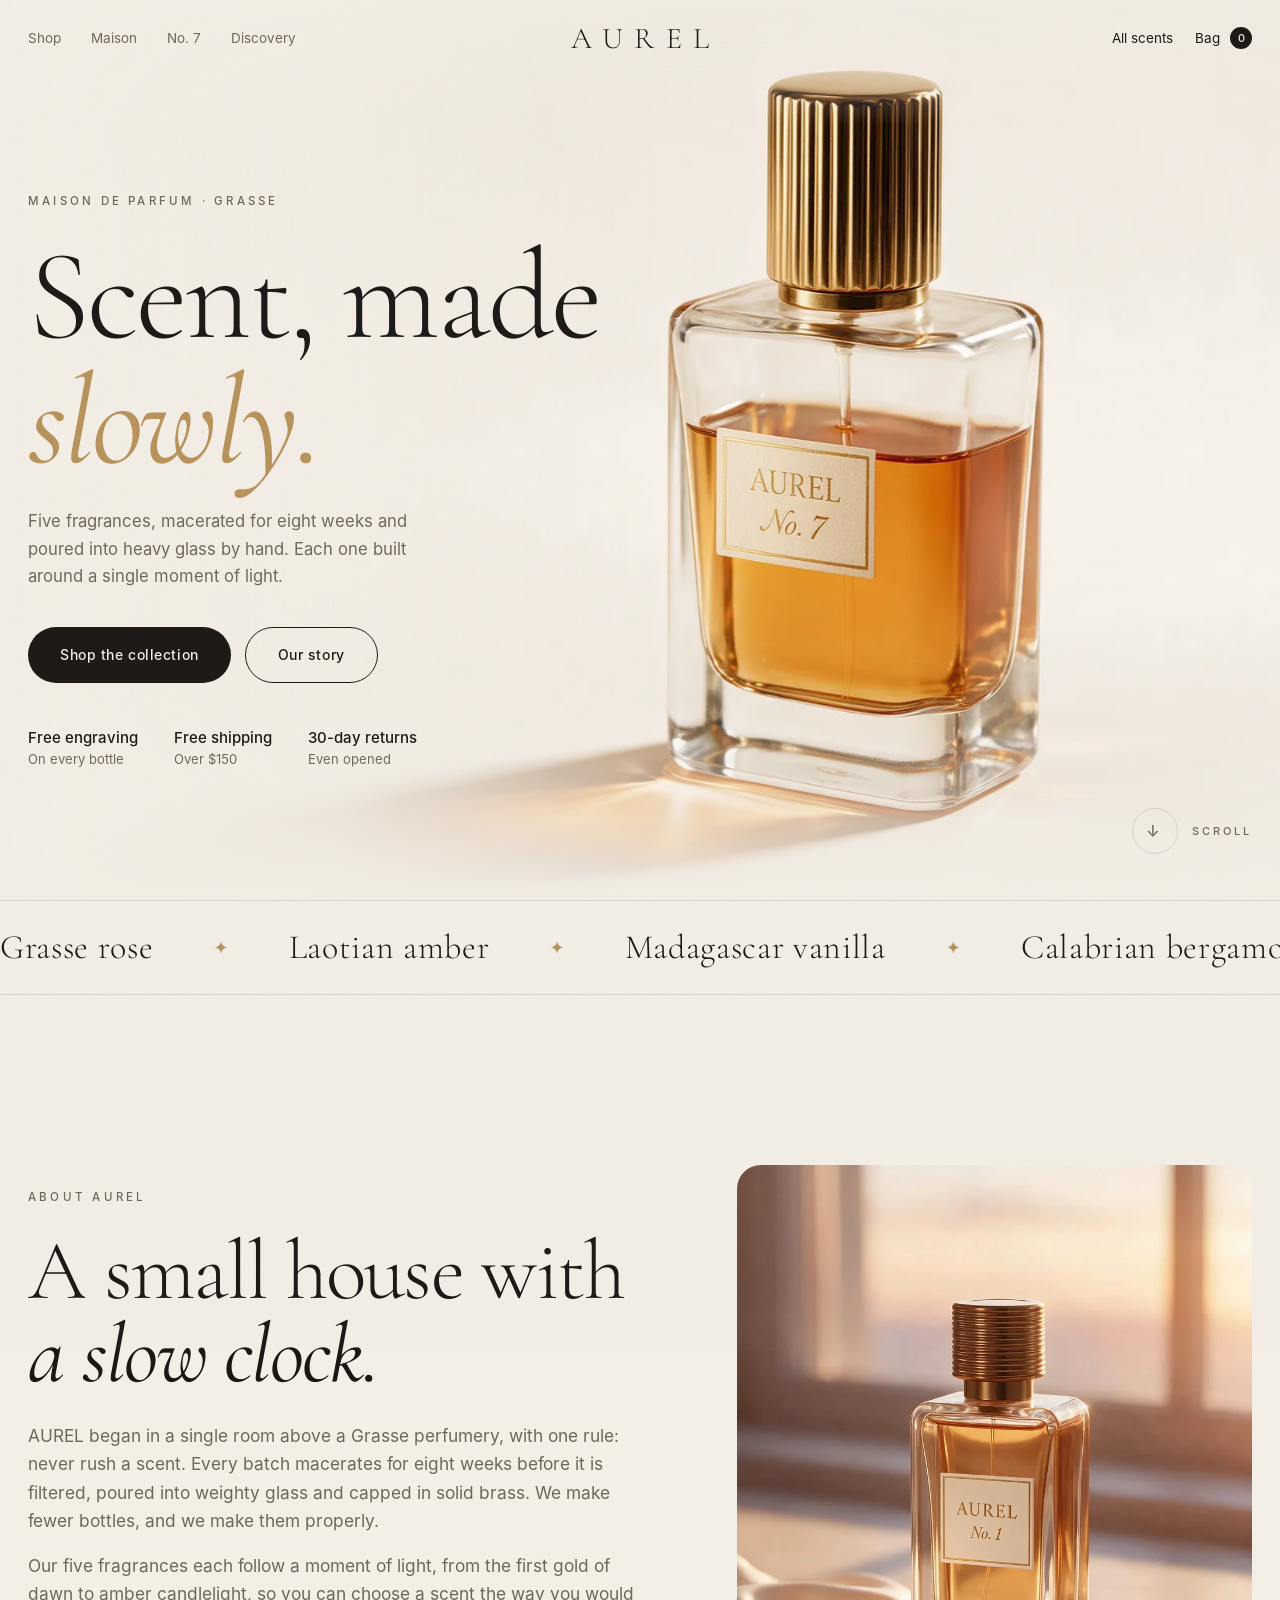
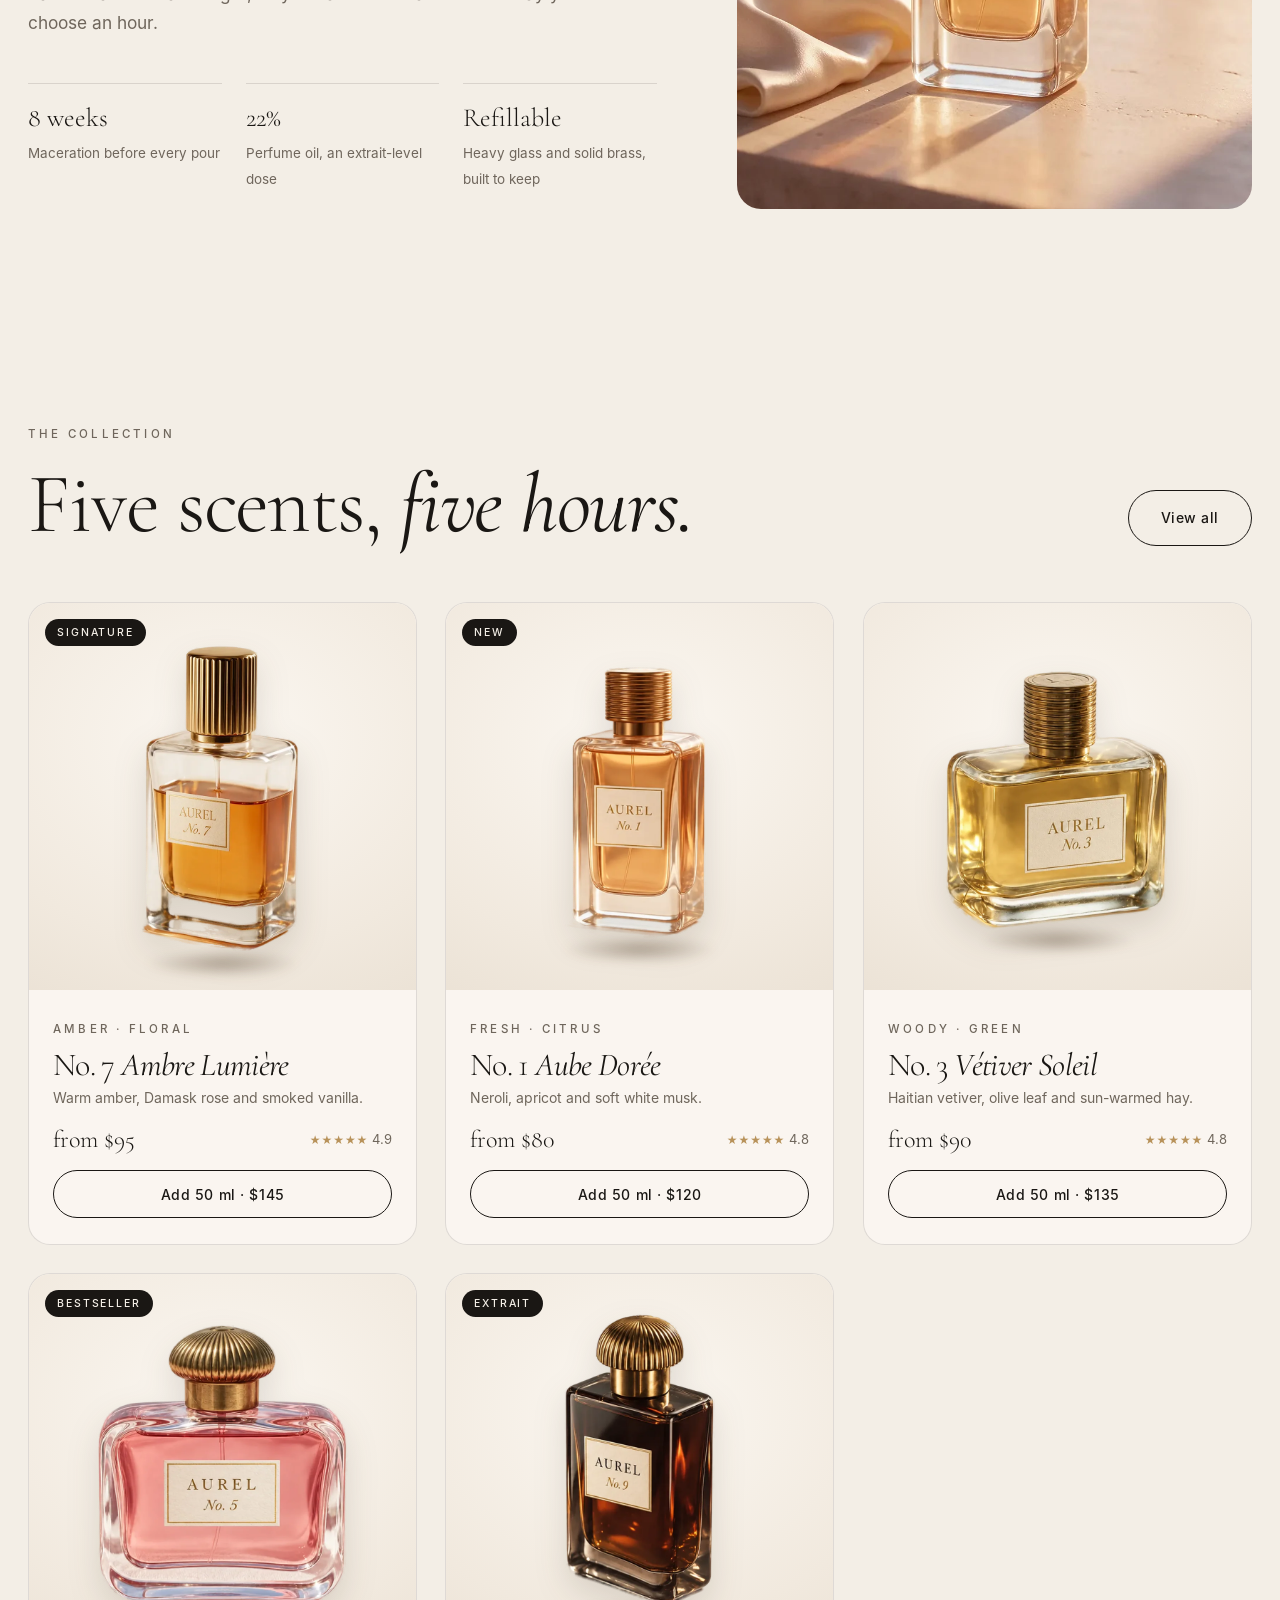
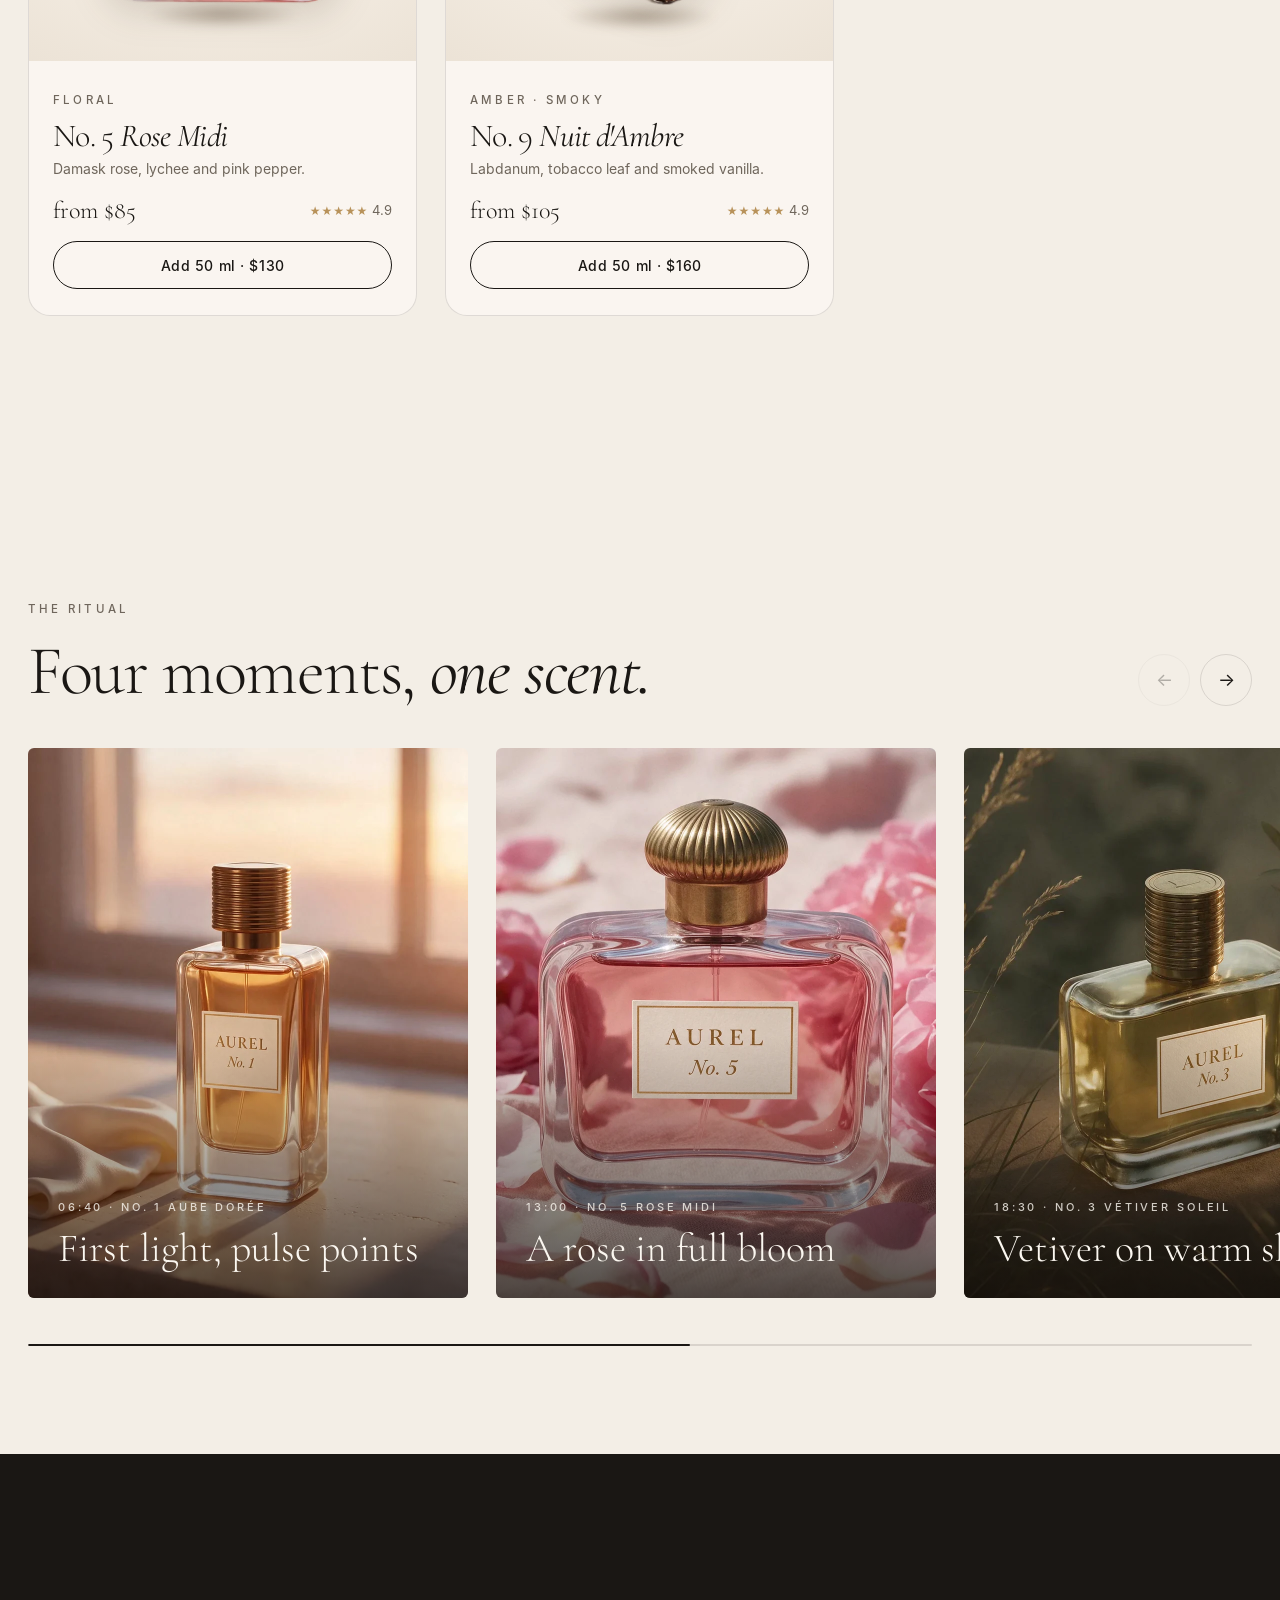
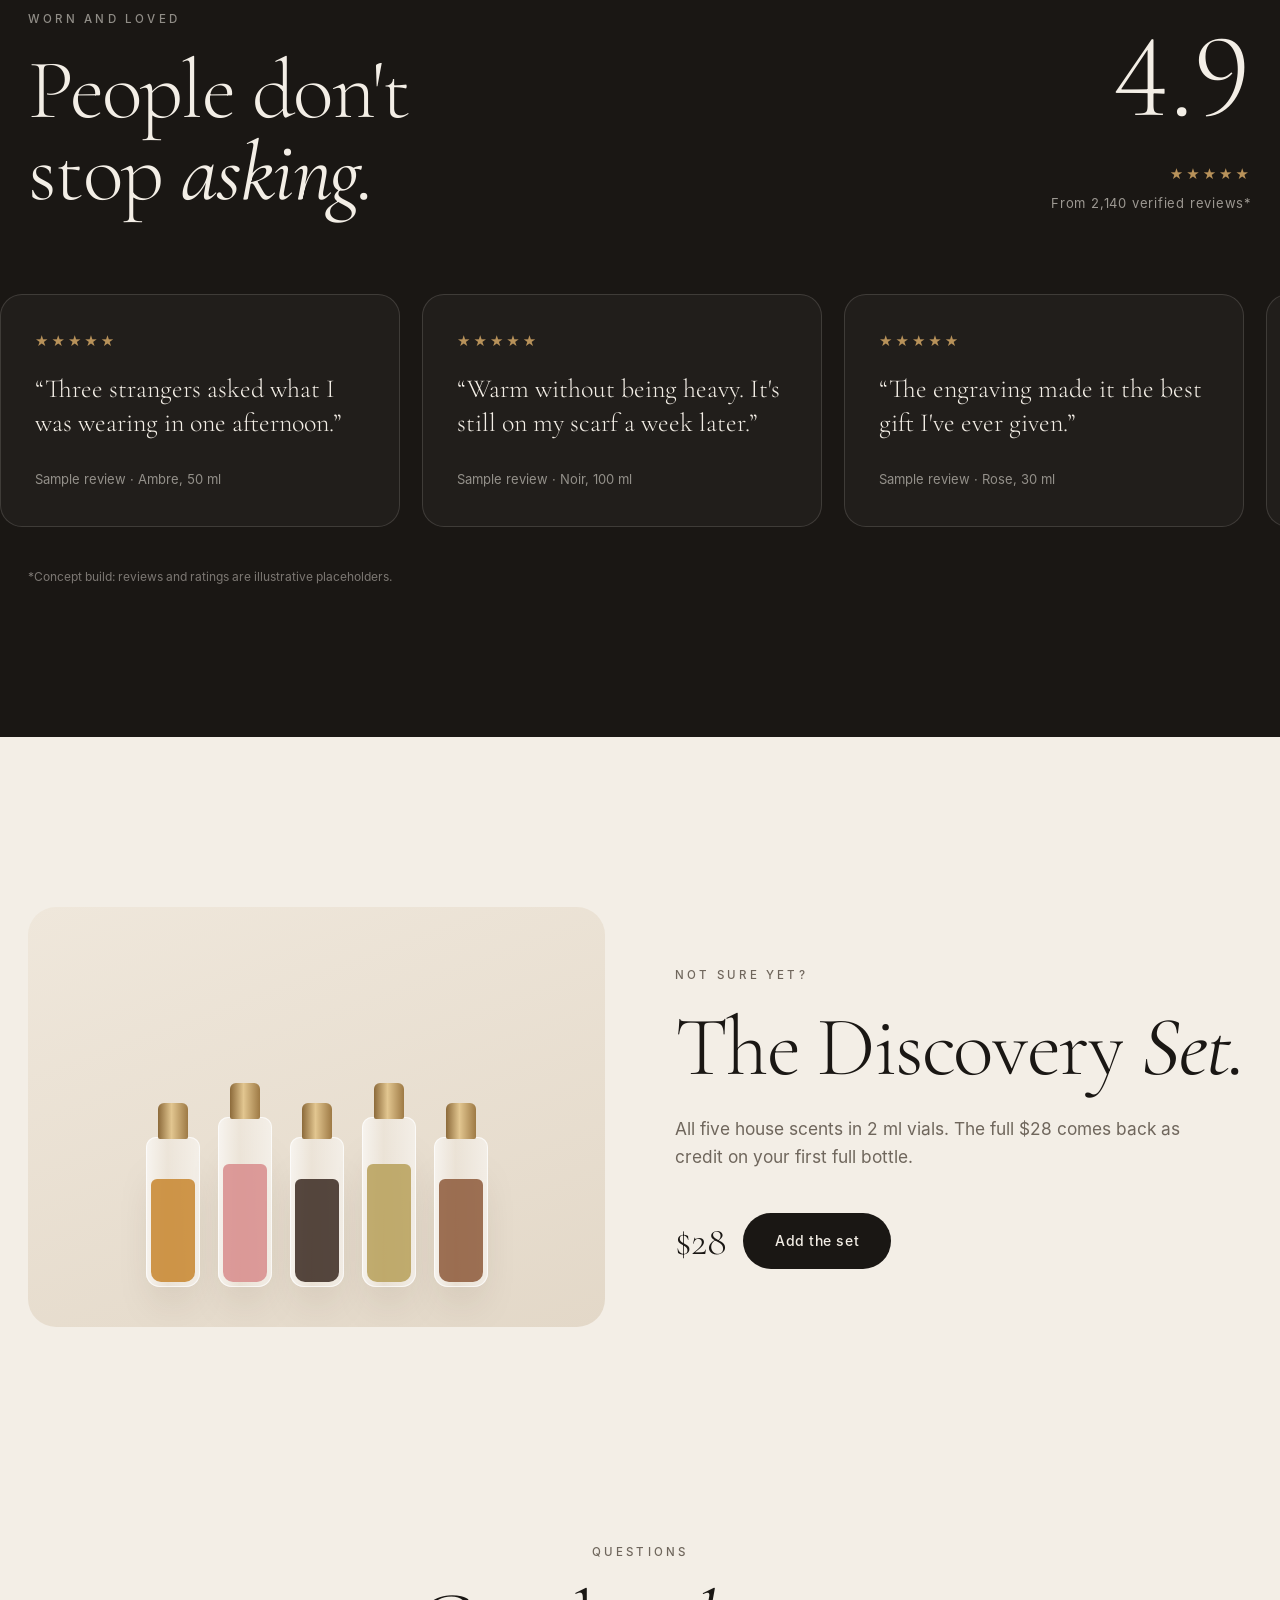
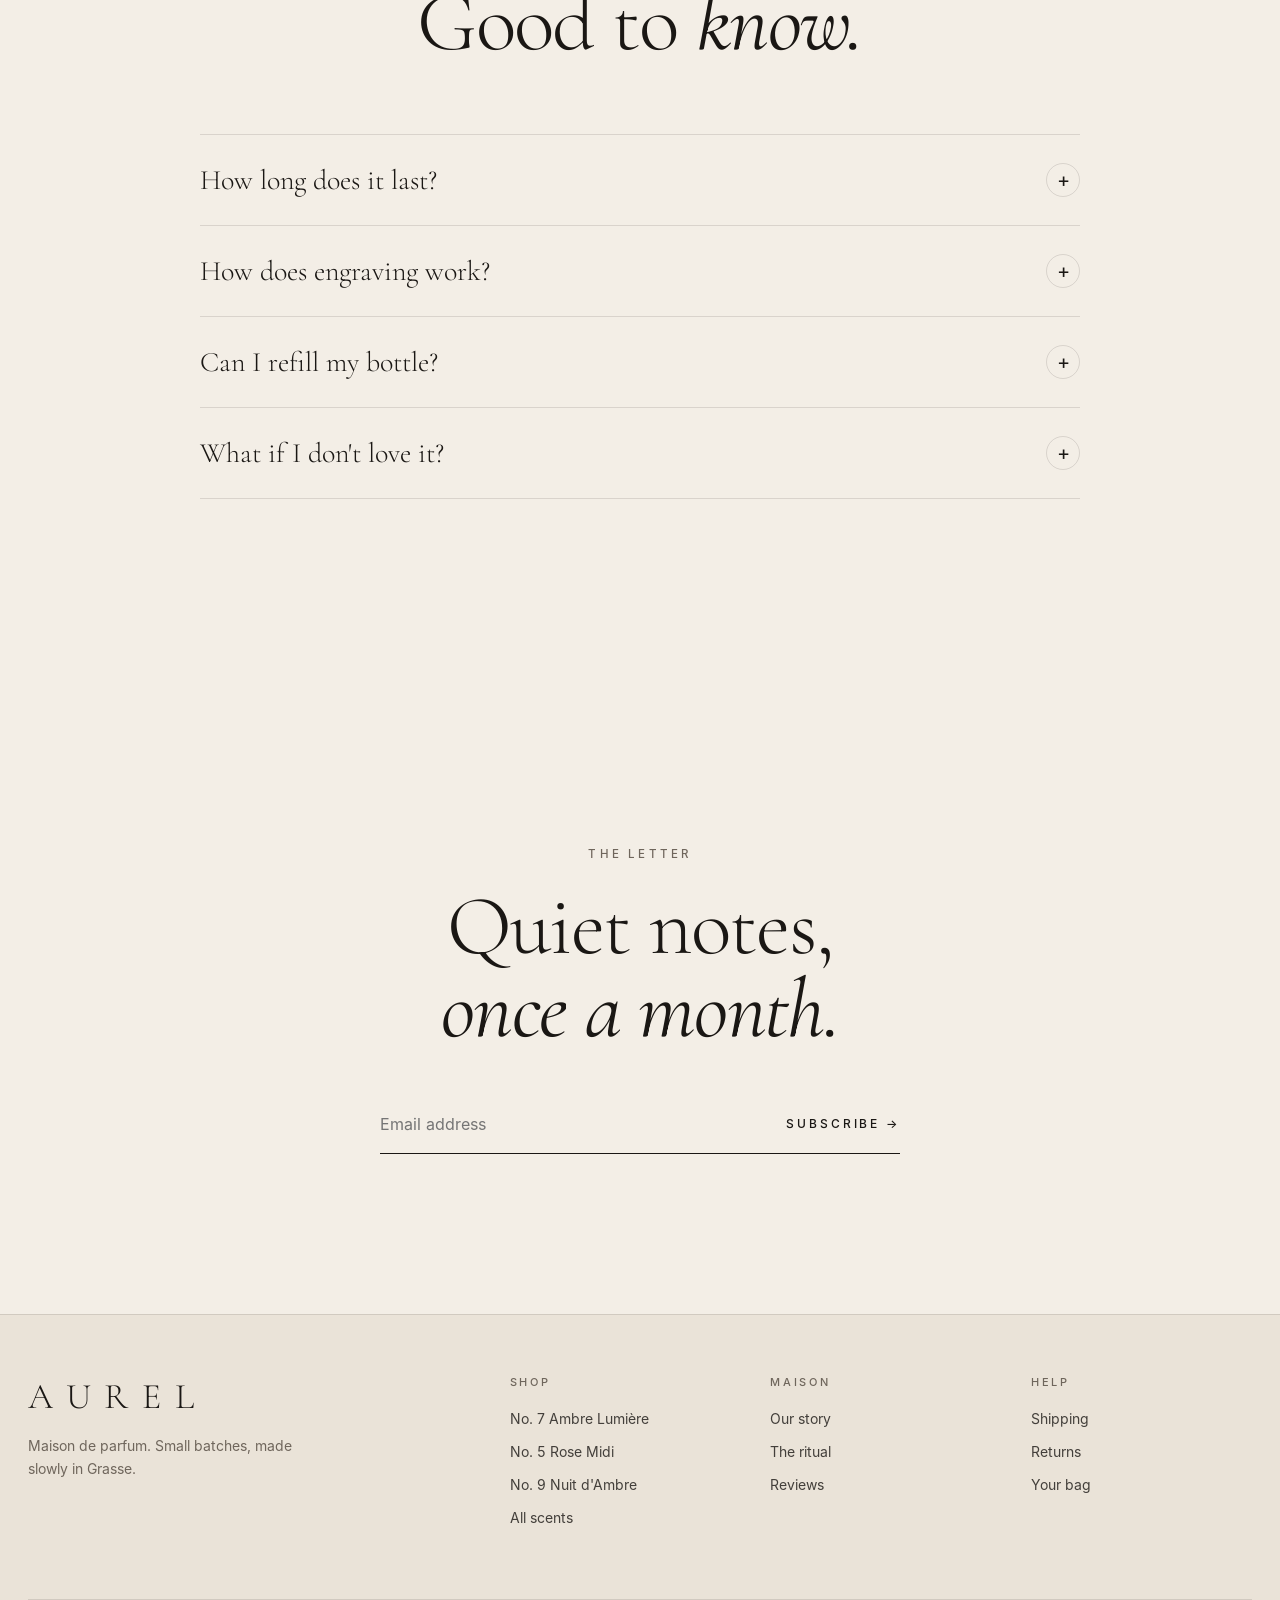
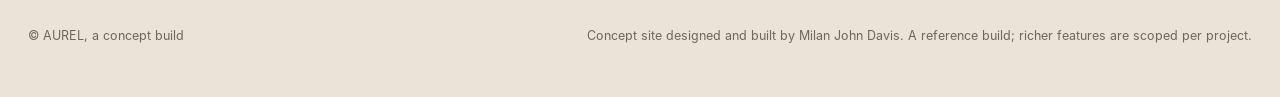
==== commit 7f497ef4: "Keep the review score clear of the stars" ====
--- a/index.html
+++ b/index.html
@@ -8,7 +8,7 @@
 <meta name="theme-color" content="#F3EEE6">
 <link rel="icon" href="data:image/svg+xml,%3Csvg xmlns='http://www.w3.org/2000/svg' viewBox='0 0 32 32'%3E%3Crect width='32' height='32' rx='8' fill='%231A1714'/%3E%3Ctext x='16' y='22' font-family='serif' font-size='18' fill='%23D9B77E' text-anchor='middle'%3EA%3C/text%3E%3C/svg%3E">
 <link rel="preload" href="Cormorant-300.woff2" as="font" type="font/woff2" crossorigin>
-<link rel="stylesheet" href="style.css?v=9">
+<link rel="stylesheet" href="style.css?v=10">
 </head>
 <body data-page="home">
 <div class="grain"></div>
--- a/style.css
+++ b/style.css
@@ -632,3 +632,6 @@
 /* checkout fields: full-height typing space (flex:1 was collapsing them inside the column layout) */
 .field input,.field select{flex:none;height:54px;padding:0 18px;font-size:16px;border-radius:14px}
 .field select{appearance:none;-webkit-appearance:none;background:rgba(255,255,255,.5) url("data:image/svg+xml,%3Csvg xmlns='http://www.w3.org/2000/svg' width='12' height='8' viewBox='0 0 12 8'%3E%3Cpath d='M1 1.5l5 5 5-5' fill='none' stroke='%231A1714' stroke-width='1.5'/%3E%3C/svg%3E") no-repeat right 18px center;padding-right:44px;cursor:pointer}
+/* review score: keep the large figure clear of the stars */
+.rev .score b{display:block;line-height:1.08;padding-bottom:.12em;font-variant-numeric:lining-nums;font-feature-settings:"lnum" 1}
+.rev .score .stars{display:block;margin-top:6px;margin-bottom:6px}
